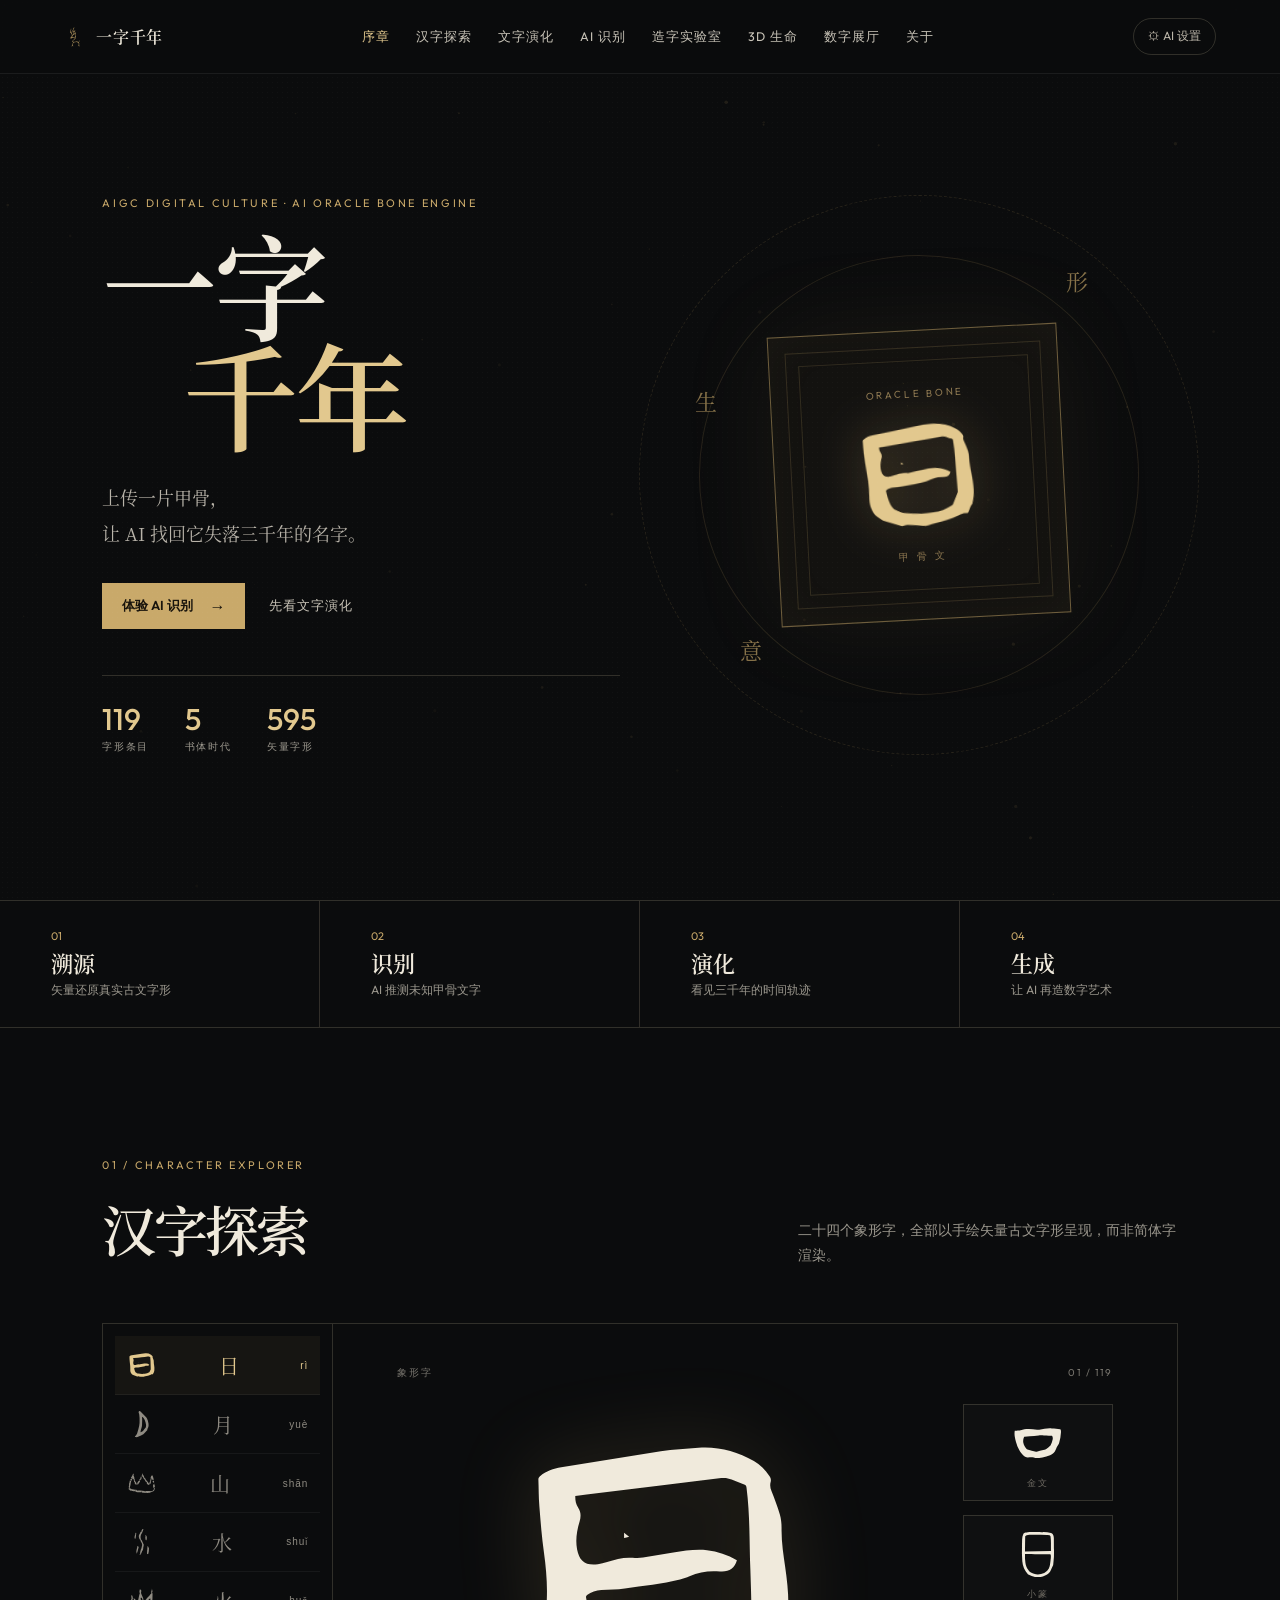
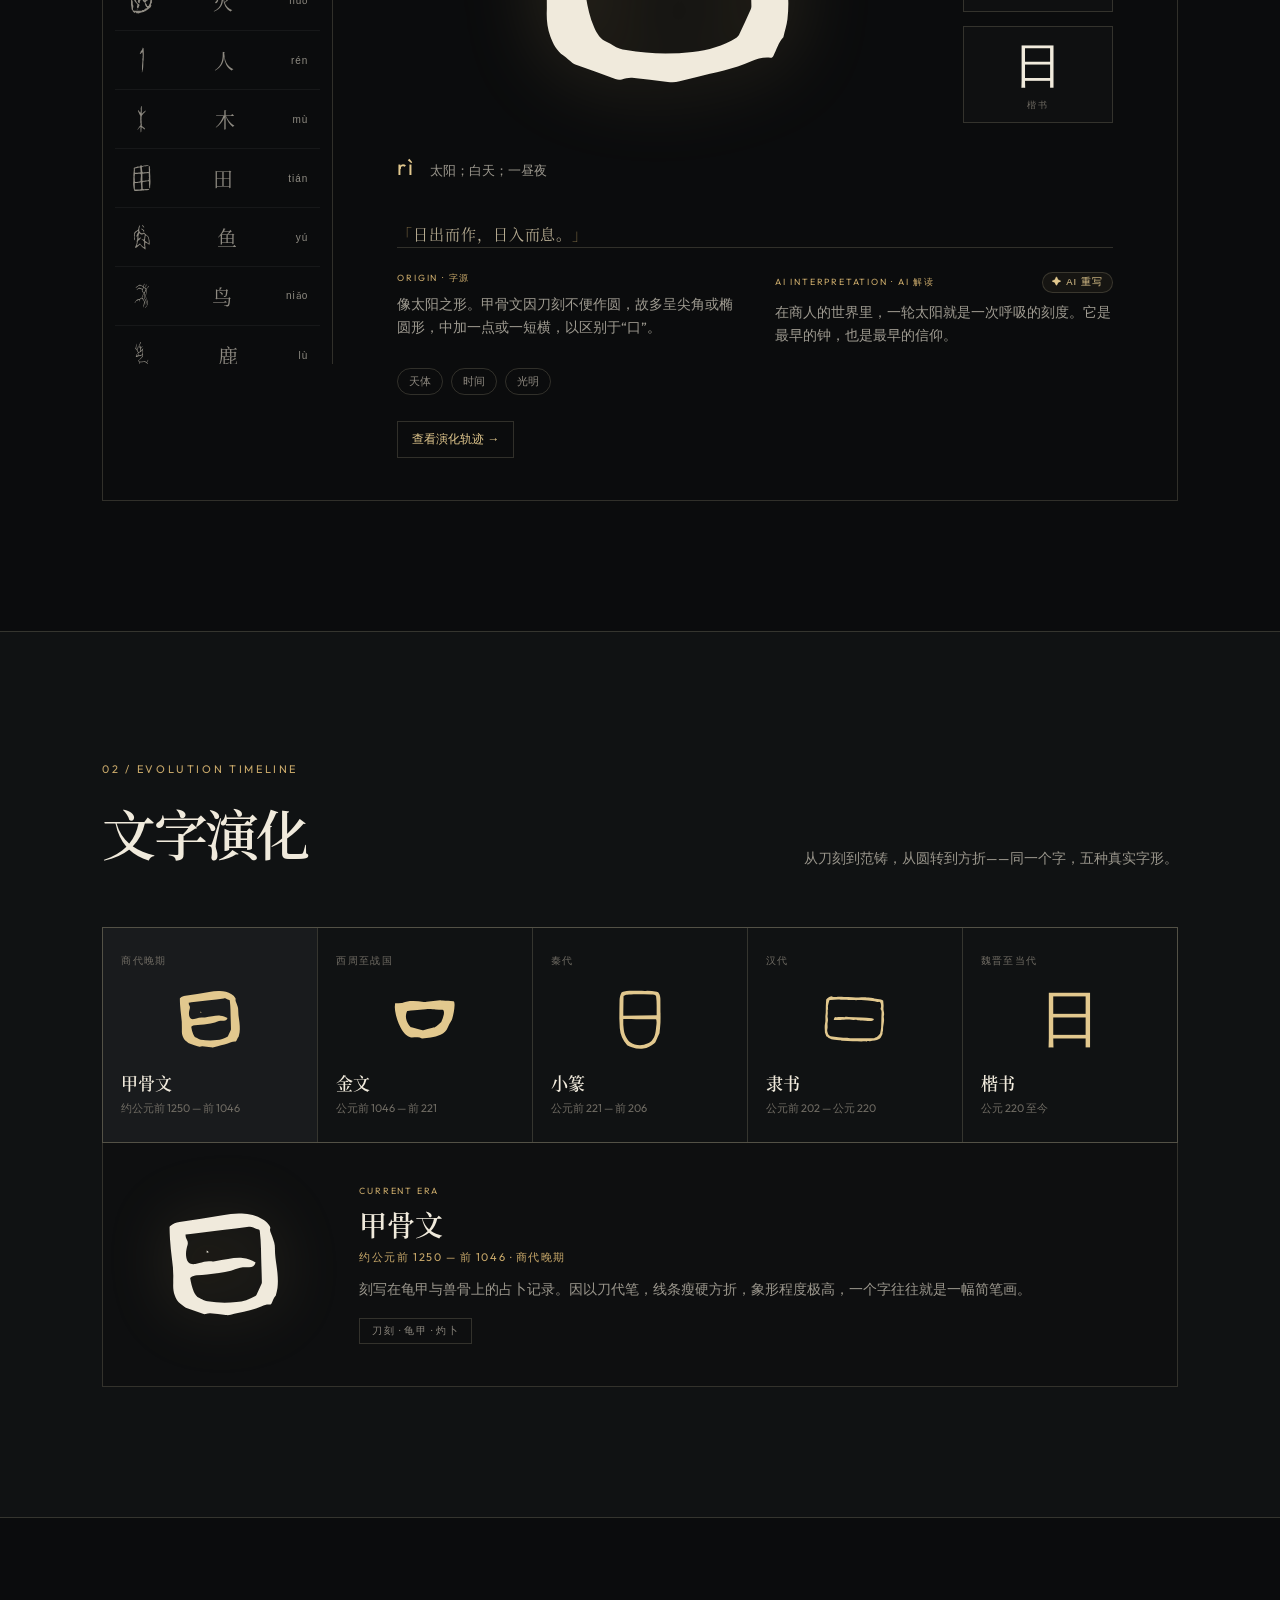
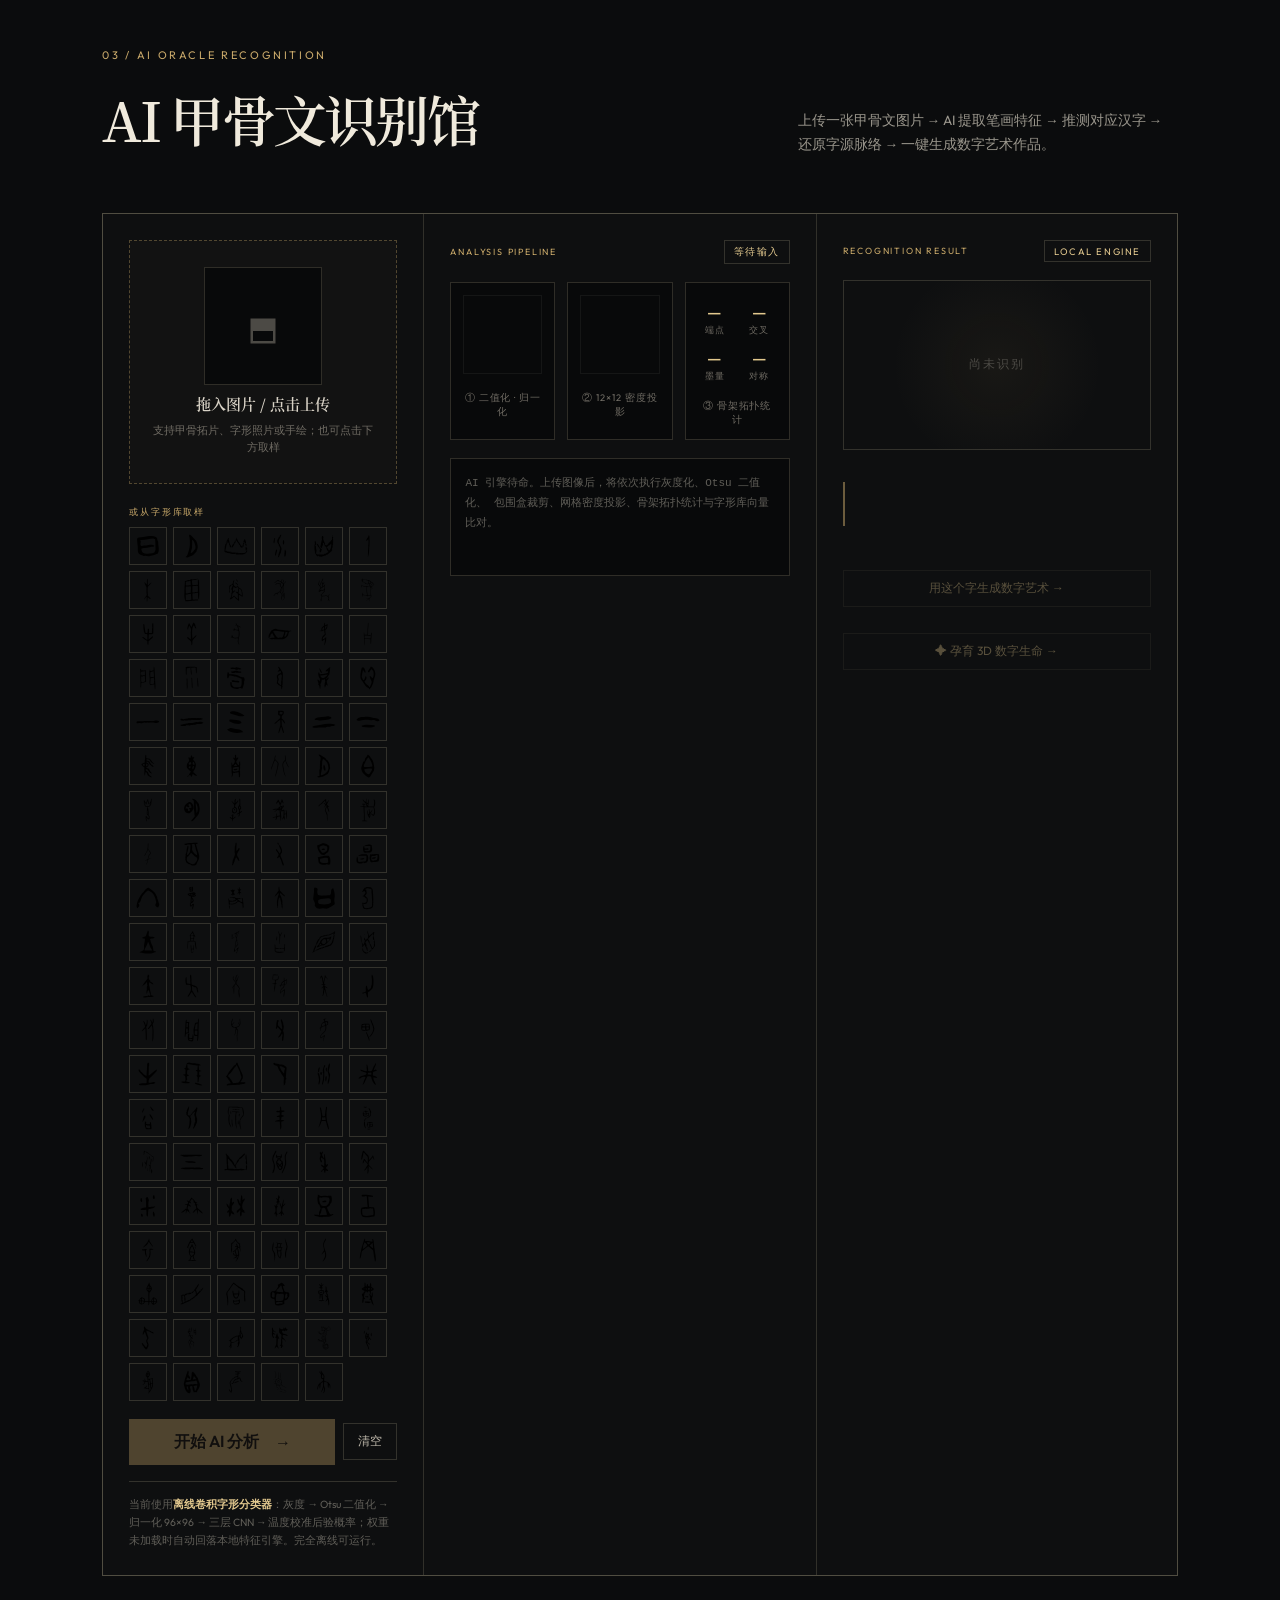
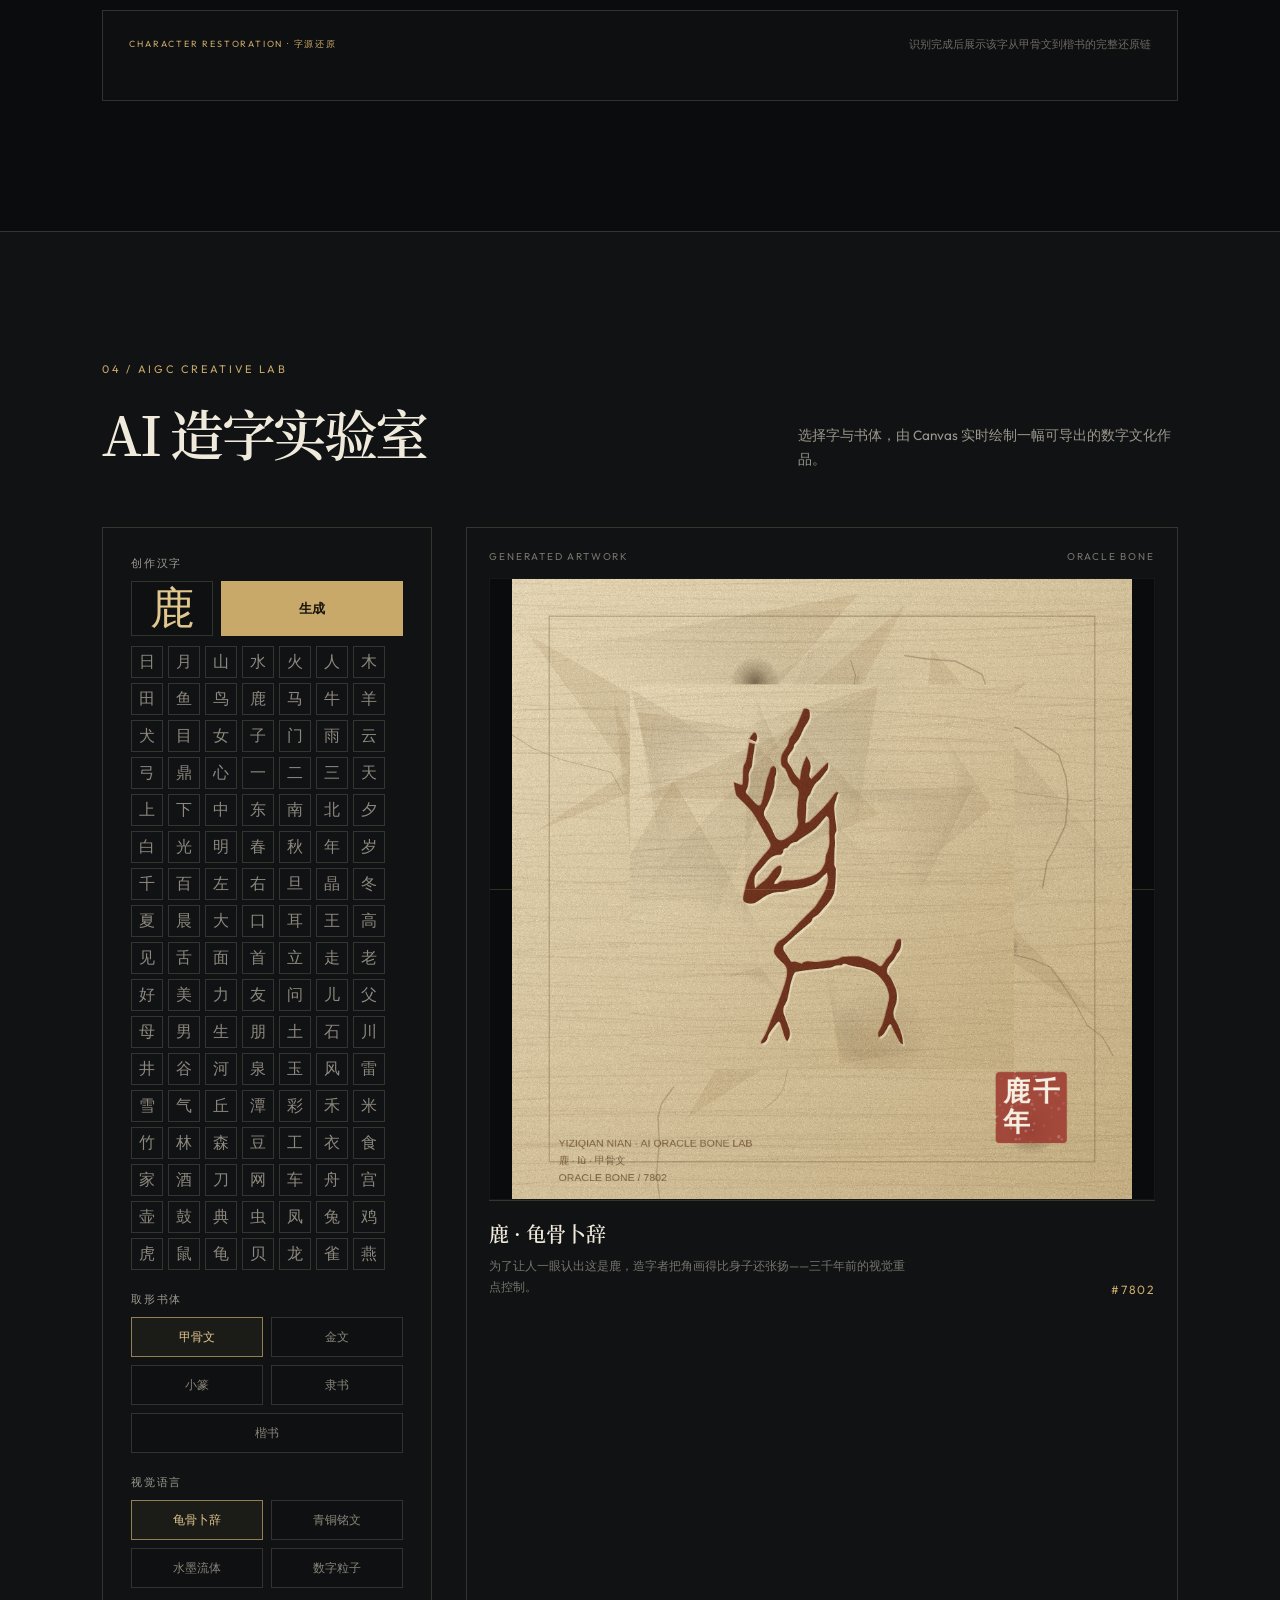
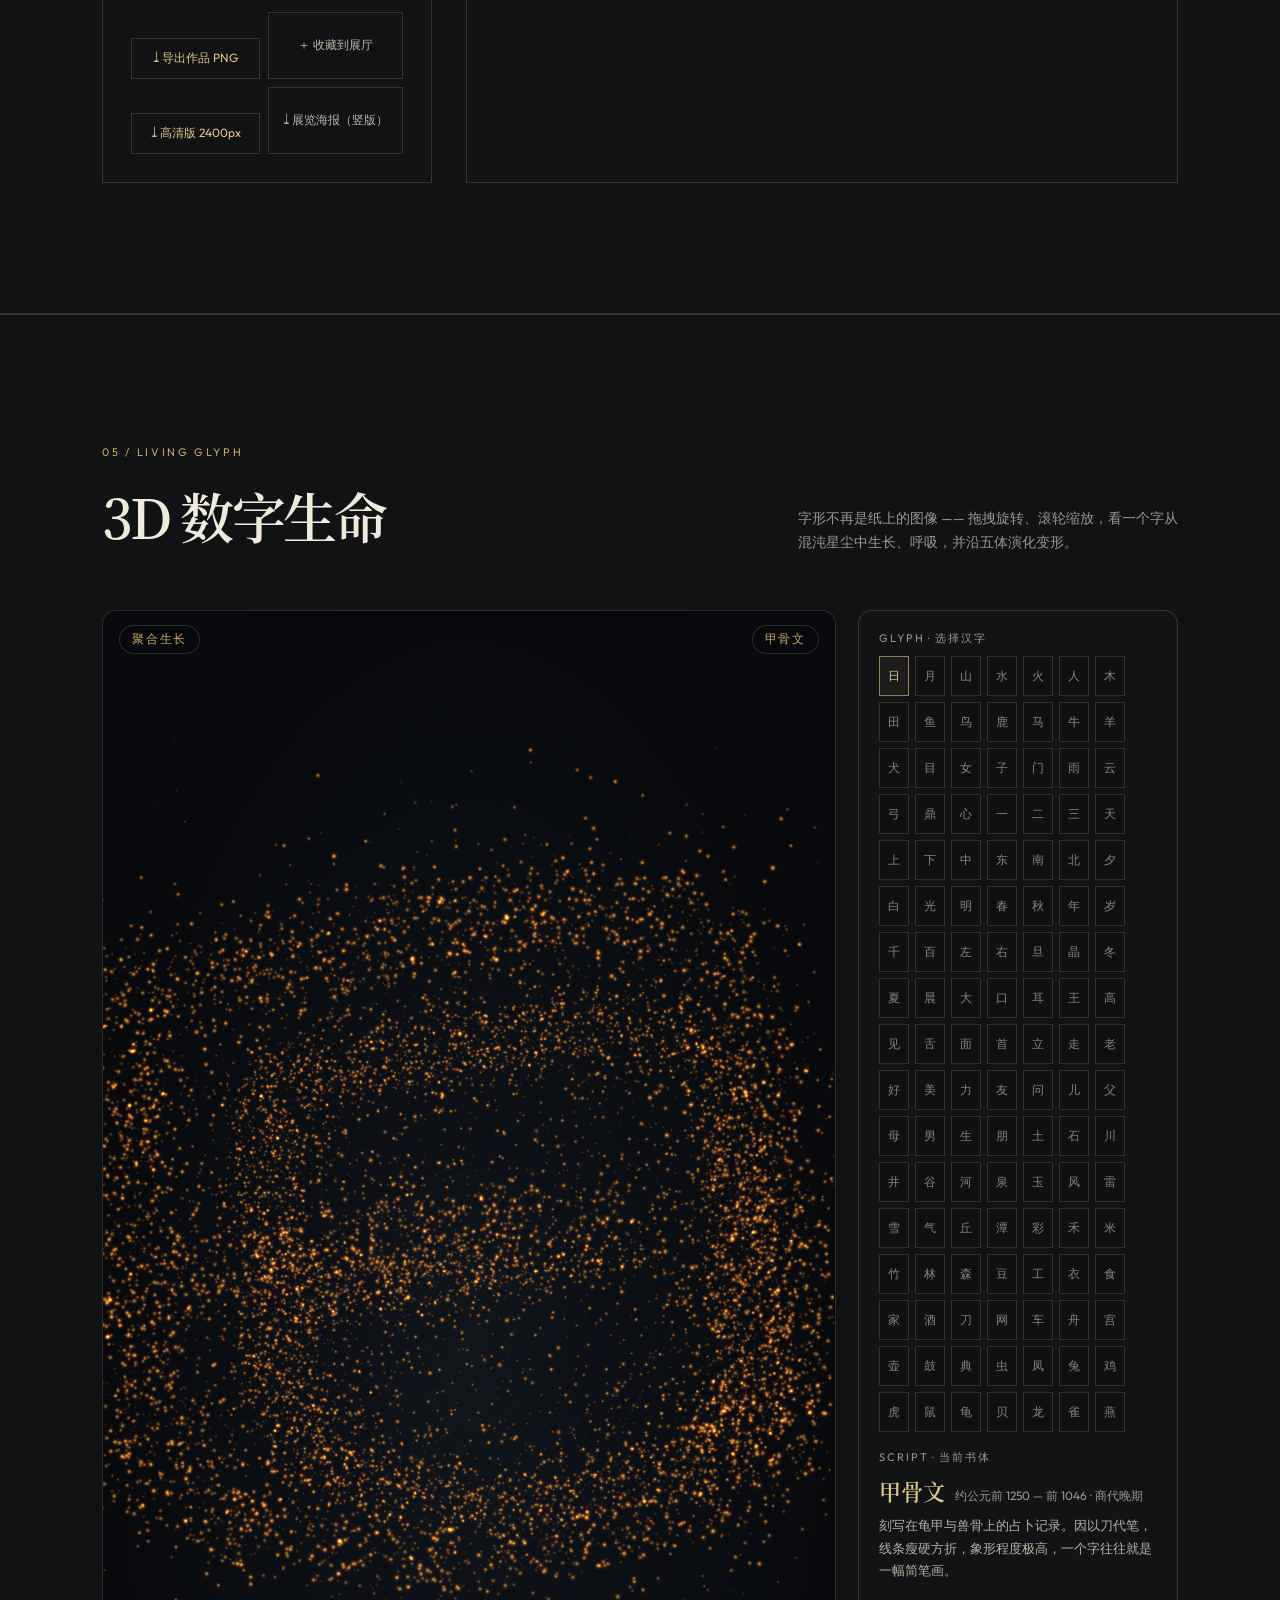
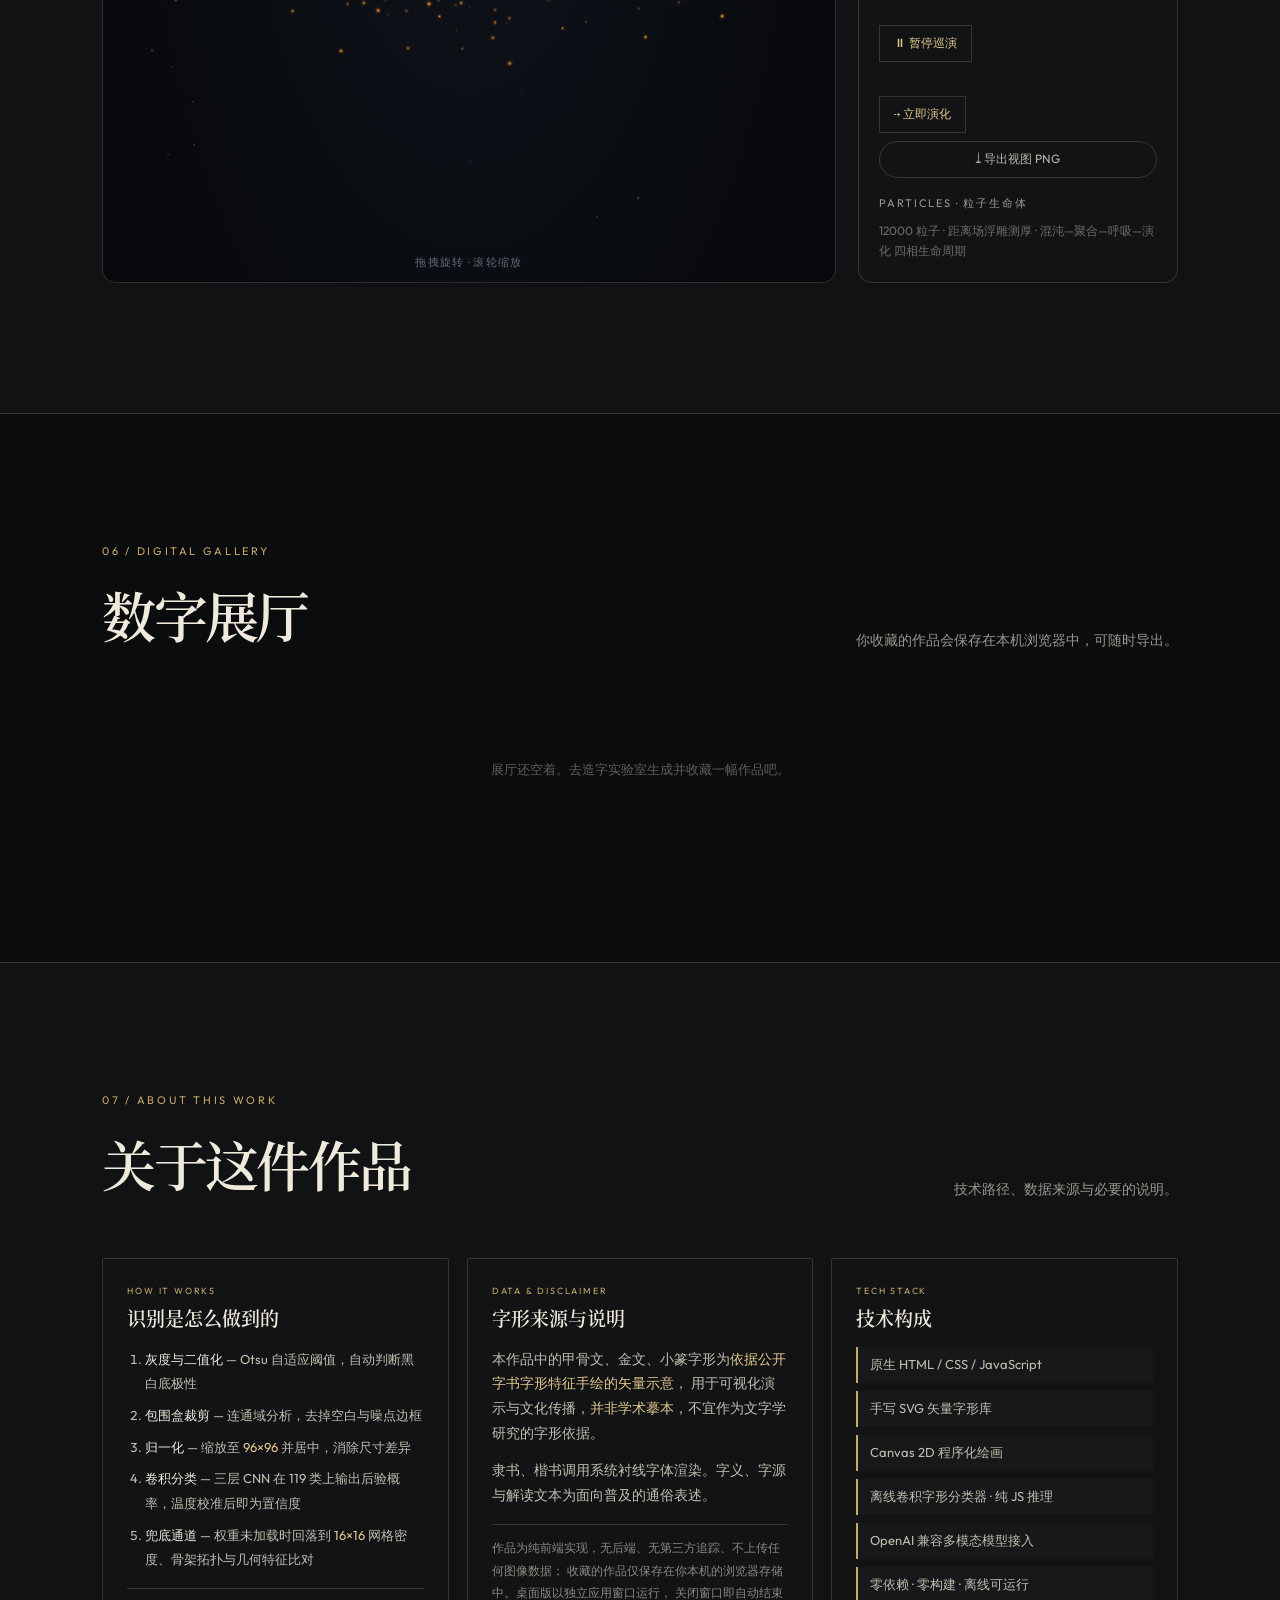
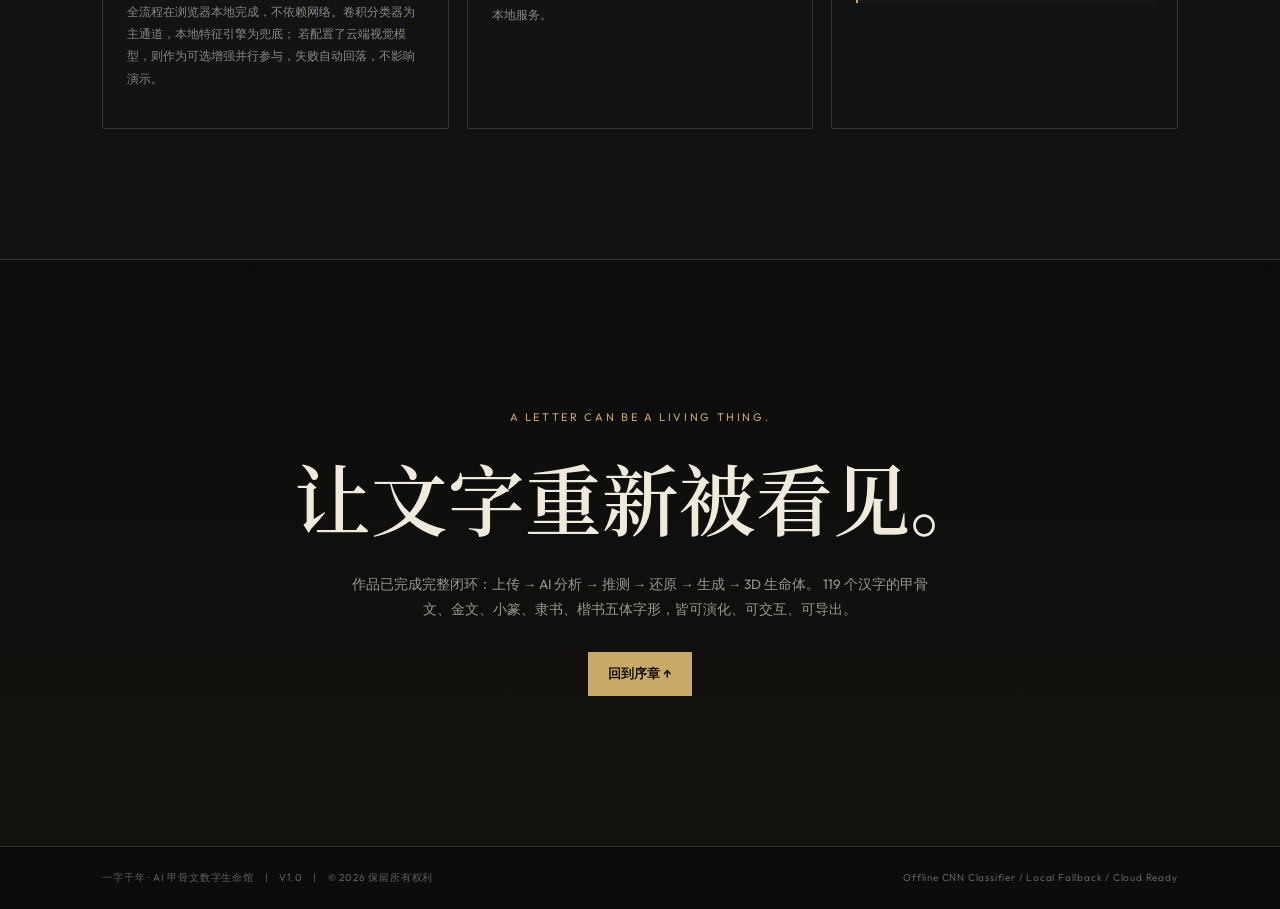
==== index.html @ d09d6663 "添加 index.html：与 START.html 字节一致，供 GitHub Pages 根路径直接打开" ====
<!DOCTYPE html>
<html lang="zh-CN">
<head>
  <meta charset="UTF-8">
  <meta name="viewport" content="width=device-width, initial-scale=1.0">
  <title>一字千年 · AI 甲骨文数字生命馆</title>
  <meta name="author" content="王博彦">
  <meta name="description" content="AI 甲骨文识别与生成 · 上传甲骨文字形，AI 推测汉字、还原字源、生成数字艺术作品">
  <meta name="theme-color" content="#0d0f11">
  <meta property="og:title" content="一字千年 · AI 甲骨文数字生命馆">
  <meta property="og:description" content="上传一片甲骨，让 AI 找回它失落三千年的名字。">
  <meta property="og:type" content="website">
  <!-- 图标：甲骨「日」字 -->
  <link rel="icon" href="assets/img/favicon.ico">
  <link rel="icon" href="assets/img/icon.svg" type="image/svg+xml">
  <link rel="icon" href="assets/img/icon-192.png" sizes="192x192" type="image/png">
  <link rel="stylesheet" href="assets/css/style.css">
  <link rel="manifest" href="manifest.webmanifest">
  <link rel="apple-touch-icon" href="assets/img/icon-192.png">
</head>
<body>
  <canvas id="particles"></canvas>

  <header class="topbar">
    <div class="brand">
      <span class="brand-mark" id="brandGlyph"></span>
      <span>一字千年</span>
    </div>
    <nav id="mainNav">
      <a href="#home">序章</a>
      <a href="#explore">汉字探索</a>
      <a href="#evolution">文字演化</a>
      <a href="#oracle-ai">AI 识别</a>
      <a href="#ai-lab">造字实验室</a>
      <a href="#life-3d">3D 生命</a>
      <a href="#gallery">数字展厅</a>
      <a href="#about">关于</a>
    </nav>
    <div class="top-actions">
      <button class="ghost-btn" id="cfgBtn">⚙ AI 设置</button>
    </div>
  </header>

  <main>

    <!-- ============ HERO ============ -->
    <section id="home" class="hero">
      <div class="hero-copy">
        <p class="eyebrow">AIGC DIGITAL CULTURE · AI ORACLE BONE ENGINE</p>
        <h1>一字<br><em>千年</em></h1>
        <p class="hero-sub">上传一片甲骨，<br>让 AI 找回它失落三千年的名字。</p>
        <div class="hero-actions">
          <a class="primary-btn" href="#oracle-ai">体验 AI 识别 <span>→</span></a>
          <a class="text-btn" href="#evolution">先看文字演化</a>
        </div>
        <ul class="hero-facts">
          <li><b id="factChars">24</b><span>字形条目</span></li>
          <li><b>5</b><span>书体时代</span></li>
          <li><b id="factGlyphs">120</b><span>矢量字形</span></li>
        </ul>
      </div>

      <div class="hero-oracle">
        <div class="orbit orbit-a"></div>
        <div class="orbit orbit-b"></div>
        <div class="seal">
          <div class="seal-top">ORACLE BONE</div>
          <div class="seal-character" id="heroGlyph"></div>
          <div class="seal-bottom" id="heroLabel">甲 骨 文</div>
        </div>
        <div class="floating-note note-1">形</div>
        <div class="floating-note note-2">意</div>
        <div class="floating-note note-3">生</div>
      </div>
    </section>

    <section class="intro-strip">
      <div><span>01</span><strong>溯源</strong><small>矢量还原真实古文字形</small></div>
      <div><span>02</span><strong>识别</strong><small>AI 推测未知甲骨文字</small></div>
      <div><span>03</span><strong>演化</strong><small>看见三千年的时间轨迹</small></div>
      <div><span>04</span><strong>生成</strong><small>让 AI 再造数字艺术</small></div>
    </section>

    <!-- ============ 汉字探索 ============ -->
    <section id="explore" class="section">
      <div class="section-head">
        <div>
          <p class="eyebrow">01 / CHARACTER EXPLORER</p>
          <h2>汉字探索</h2>
        </div>
        <p class="section-desc">二十四个象形字，全部以手绘矢量古文字形呈现，而非简体字渲染。</p>
      </div>

      <div class="explorer">
        <aside class="char-list" id="charList"></aside>
        <div class="char-stage">
          <div class="stage-top">
            <span id="charCategory">象形字</span>
            <span id="charIndex">01 / 12</span>
          </div>

          <div class="stage-glyph-row">
            <div class="stage-glyph main" id="stageGlyph"></div>
            <div class="stage-side">
              <div class="side-glyph" id="sideBronze"><small>金文</small></div>
              <div class="side-glyph" id="sideSeal"><small>小篆</small></div>
              <div class="side-glyph" id="sideModern"><small>楷书</small></div>
            </div>
          </div>

          <div class="pinyin-row">
            <b id="charPinyin">rì</b>
            <span id="charGloss">太阳；白天；一昼夜</span>
          </div>

          <p class="char-poem" id="charPoem"></p>

          <div class="char-info">
            <div>
              <span class="label">ORIGIN · 字源</span>
              <p id="charOrigin"></p>
            </div>
            <div>
              <span class="label">
                AI INTERPRETATION · AI 解读
                <button class="mini-btn" id="aiRewriteBtn" title="用云端大模型重写这段展签文案">✦ AI 重写</button>
              </span>
              <p id="charMeaning"></p>
            </div>
          </div>
          <div class="tag-row" id="charTags"></div>
          <button class="outline-btn" id="evolveBtn">查看演化轨迹 →</button>
        </div>
      </div>
    </section>

    <!-- ============ 演化时间轴 ============ -->
    <section id="evolution" class="section dark-section">
      <div class="section-head">
        <div>
          <p class="eyebrow">02 / EVOLUTION TIMELINE</p>
          <h2>文字演化</h2>
        </div>
        <p class="section-desc">从刀刻到范铸，从圆转到方折——同一个字，五种真实字形。</p>
      </div>

      <div class="timeline" id="timeline"></div>
      <div class="timeline-detail">
        <div class="timeline-glyph" id="timelineGlyph"></div>
        <div class="timeline-text">
          <span class="label">CURRENT ERA</span>
          <h3 id="timelineTitle">甲骨文</h3>
          <p class="timeline-year" id="timelineYear"></p>
          <p id="timelineDesc"></p>
          <span class="tech-chip" id="timelineTech"></span>
        </div>
      </div>
    </section>

    <!-- ============ AI 甲骨文识别馆 ============ -->
    <section id="oracle-ai" class="section">
      <div class="section-head">
        <div>
          <p class="eyebrow">03 / AI ORACLE RECOGNITION</p>
          <h2>AI 甲骨文识别馆</h2>
        </div>
        <p class="section-desc">
          上传一张甲骨文图片 → AI 提取笔画特征 → 推测对应汉字 →
          还原字源脉络 → 一键生成数字艺术作品。
        </p>
      </div>

      <div class="recognizer">

        <!-- 左：输入 -->
        <div class="rec-input">
          <div class="dropzone" id="dropzone" role="button" tabindex="0"
               aria-label="上传甲骨文图片，也可直接粘贴">
            <input type="file" id="fileInput" accept="image/*" hidden>
            <div class="dz-inner" id="dzInner">
              <div class="dz-icon" id="dzPreviewWrap"></div>
              <b>拖入图片 / 点击上传</b>
              <small>支持甲骨拓片、字形照片或手绘；也可点击下方取样</small>
            </div>
          </div>

          <div class="sample-row">
            <span class="label">或从字形库取样</span>
            <div class="sample-chips" id="sampleChips"></div>
          </div>

          <div class="rec-actions">
            <button class="primary-btn wide" id="analyzeBtn" disabled>
              <span id="analyzeLabel">开始 AI 分析</span> <span>→</span>
            </button>
            <button class="ghost-btn" id="clearBtn">清空</button>
          </div>

          <div class="engine-note" id="engineNote"></div>
        </div>

        <!-- 中：分析过程 -->
        <div class="rec-process">
          <div class="proc-head">
            <span class="label">ANALYSIS PIPELINE</span>
            <span class="proc-state" id="procState">等待输入</span>
          </div>

          <div class="proc-grid">
            <div class="proc-cell">
              <canvas id="cvBinary" width="120" height="120"></canvas>
              <small>① 二值化 · 归一化</small>
            </div>
            <div class="proc-cell">
              <canvas id="cvGrid" width="120" height="120"></canvas>
              <small>② 12×12 密度投影</small>
            </div>
            <div class="proc-cell">
              <div class="topo-box" id="topoBox">
                <div><b id="topoEnd">—</b><span>端点</span></div>
                <div><b id="topoJun">—</b><span>交叉</span></div>
                <div><b id="topoDen">—</b><span>墨量</span></div>
                <div><b id="topoSym">—</b><span>对称</span></div>
              </div>
              <small>③ 骨架拓扑统计</small>
            </div>
          </div>

          <div class="proc-log" id="procLog">
            <p class="log-idle">AI 引擎待命。上传图像后，将依次执行灰度化、Otsu 二值化、
              包围盒裁剪、网格密度投影、骨架拓扑统计与字形库向量比对。</p>
          </div>
        </div>

        <!-- 右：结果 -->
        <div class="rec-result">
          <div class="proc-head">
            <span class="label">RECOGNITION RESULT</span>
            <span class="proc-state" id="srcBadge">LOCAL ENGINE</span>
          </div>

          <div class="result-hero" id="resultHero">
            <div class="rh-empty">尚未识别</div>
          </div>

          <div class="cand-list" id="candList"></div>

          <div class="reason-box" id="reasonBox"></div>

          <button class="outline-btn wide" id="toLabBtn" disabled>
            用这个字生成数字艺术 →
          </button>
          <button class="outline-btn wide" id="toLifeBtn" disabled>
            ✦ 孕育 3D 数字生命 →
          </button>
        </div>
      </div>

      <!-- 还原链条 -->
      <div class="restore-chain" id="restoreChain">
        <div class="rc-head">
          <span class="label">CHARACTER RESTORATION · 字源还原</span>
          <span class="rc-sub" id="rcSub">识别完成后展示该字从甲骨文到楷书的完整还原链</span>
        </div>
        <div class="rc-items" id="rcItems"></div>
      </div>
    </section>

    <!-- ============ AI 造字实验室 ============ -->
    <section id="ai-lab" class="section dark-section">
      <div class="section-head">
        <div>
          <p class="eyebrow">04 / AIGC CREATIVE LAB</p>
          <h2>AI 造字实验室</h2>
        </div>
        <p class="section-desc">选择字与书体，由 Canvas 实时绘制一幅可导出的数字文化作品。</p>
      </div>

      <div class="lab">
        <div class="lab-control">
          <label for="wordInput">创作汉字</label>
          <div class="input-row">
            <input id="wordInput" maxlength="1" value="鹿" aria-label="输入汉字">
            <button class="primary-btn" id="generateBtn">生成</button>
          </div>
          <div class="quick-chars" id="quickChars"></div>

          <label>取形书体</label>
          <div class="style-grid era-picker" id="eraPicker"></div>

          <label>视觉语言</label>
          <div class="style-grid" id="styleGrid">
            <button class="style-chip active" data-style="oracle">龟骨卜辞</button>
            <button class="style-chip" data-style="bronze">青铜铭文</button>
            <button class="style-chip" data-style="ink">水墨流体</button>
            <button class="style-chip" data-style="particle">数字粒子</button>
          </div>

          <div class="lab-actions">
            <button class="outline-btn wide" id="exportBtn">⤓ 导出作品 PNG</button>
            <button class="ghost-btn wide" id="saveBtn">＋ 收藏到展厅</button>
            <button class="outline-btn wide" id="exportHdBtn">⤓ 高清版 2400px</button>
            <button class="ghost-btn wide" id="exportPosterBtn">⤓ 展览海报（竖版）</button>
          </div>
        </div>

        <div class="generation-card">
          <div class="generation-meta">
            <span>GENERATED ARTWORK</span>
            <span id="generationStyle">ORACLE BONE</span>
          </div>
          <div class="generation-canvas" id="generationCanvas">
            <canvas id="artCanvas" width="900" height="900"></canvas>
            <div class="scanline"></div>
          </div>
          <div class="generation-footer">
            <div>
              <strong id="generatedTitle">鹿 · 龟骨卜辞</strong>
              <p id="generatedCaption"></p>
            </div>
            <span class="gen-code" id="genCode">#0000</span>
          </div>
        </div>
      </div>
    </section>

    <!-- ============ 3D 数字生命 ============ -->
    <section id="life-3d" class="section dark-section">
      <div class="section-head">
        <div>
          <p class="eyebrow">05 / LIVING GLYPH</p>
          <h2>3D 数字生命</h2>
        </div>
        <p class="section-desc">字形不再是纸上的图像 —— 拖拽旋转、滚轮缩放，看一个字从混沌星尘中生长、呼吸，并沿五体演化变形。</p>
      </div>
      <div class="life-grid">
        <div class="life-stage" id="lifeStage">
          <div class="life-hud">
            <span id="lifePhase">混沌星尘</span>
            <span id="lifeEra">甲骨文</span>
          </div>
          <div class="life-hint">拖拽旋转 · 滚轮缩放</div>
        </div>
        <div class="life-panel">
          <div class="life-block">
            <span class="label">GLYPH · 选择汉字</span>
            <div class="life-chars" id="lifeChars"></div>
          </div>
          <div class="life-block">
            <span class="label">SCRIPT · 当前书体</span>
            <div class="life-era-row">
              <b id="lifeEraName">甲骨文</b>
              <span id="lifeEraYear"></span>
            </div>
            <p class="life-era-desc" id="lifeEraDesc"></p>
          </div>
          <div class="life-block life-actions">
            <button class="outline-btn" id="lifeTourBtn">⏸ 暂停巡演</button>
            <button class="outline-btn" id="lifeEvolveBtn">⇢ 立即演化</button>
            <button class="ghost-btn" id="lifeShotBtn">⤓ 导出视图 PNG</button>
          </div>
          <div class="life-block">
            <span class="label">PARTICLES · 粒子生命体</span>
            <p class="life-note">12000 粒子 · 距离场浮雕测厚 · 混沌—聚合—呼吸—演化 四相生命周期</p>
          </div>
        </div>
      </div>
    </section>

    <!-- ============ 数字展厅 ============ -->
    <section id="gallery" class="section">
      <div class="section-head">
        <div>
          <p class="eyebrow">06 / DIGITAL GALLERY</p>
          <h2>数字展厅</h2>
        </div>
        <p class="section-desc">你收藏的作品会保存在本机浏览器中，可随时导出。</p>
      </div>
      <div class="gallery-grid" id="galleryGrid">
        <p class="gallery-empty">展厅还空着。去造字实验室生成并收藏一幅作品吧。</p>
      </div>
    </section>

    <!-- ============ 关于 / 技术说明 ============ -->
    <section id="about" class="section dark-section">
      <div class="section-head">
        <div>
          <p class="eyebrow">07 / ABOUT THIS WORK</p>
          <h2>关于这件作品</h2>
        </div>
        <p class="section-desc">技术路径、数据来源与必要的说明。</p>
      </div>

      <div class="about-grid">
        <div class="about-card">
          <span class="label">HOW IT WORKS</span>
          <h3>识别是怎么做到的</h3>
          <ol class="about-steps">
            <li><b>灰度与二值化</b> — Otsu 自适应阈值，自动判断黑白底极性</li>
            <li><b>包围盒裁剪</b> — 连通域分析，去掉空白与噪点边框</li>
            <li><b>归一化</b> — 缩放至 <span id="aboutNorm">96×96</span> 并居中，消除尺寸差异</li>
            <li><b>卷积分类</b> — 三层 CNN 在 119 类上输出后验概率，温度校准后即为置信度</li>
            <li><b>兜底通道</b> — 权重未加载时回落到 <span id="aboutGrid">16×16</span> 网格密度、骨架拓扑与几何特征比对</li>
          </ol>
          <p class="about-note">
            全流程在浏览器本地完成，不依赖网络。卷积分类器为主通道，本地特征引擎为兜底；
            若配置了云端视觉模型，则作为可选增强并行参与，失败自动回落，不影响演示。
          </p>
        </div>

        <div class="about-card">
          <span class="label">DATA &amp; DISCLAIMER</span>
          <h3>字形来源与说明</h3>
          <p>
            本作品中的甲骨文、金文、小篆字形为<b>依据公开字书字形特征手绘的矢量示意</b>，
            用于可视化演示与文化传播，<b>并非学术摹本</b>，不宜作为文字学研究的字形依据。
          </p>
          <p>
            隶书、楷书调用系统衬线字体渲染。字义、字源与解读文本为面向普及的通俗表述。
          </p>
          <p class="about-note">
            作品为纯前端实现，无后端、无第三方追踪、不上传任何图像数据；
            收藏的作品仅保存在你本机的浏览器存储中。桌面版以独立应用窗口运行，
            关闭窗口即自动结束本地服务。
          </p>
        </div>

        <div class="about-card">
          <span class="label">TECH STACK</span>
          <h3>技术构成</h3>
          <ul class="about-tags">
            <li>原生 HTML / CSS / JavaScript</li>
            <li>手写 SVG 矢量字形库</li>
            <li>Canvas 2D 程序化绘画</li>
            <li>离线卷积字形分类器 · 纯 JS 推理</li>
            <li>OpenAI 兼容多模态模型接入</li>
            <li>零依赖 · 零构建 · 离线可运行</li>
          </ul>
        </div>
      </div>
    </section>

    <section class="final-cta">
      <p class="eyebrow">A LETTER CAN BE A LIVING THING.</p>
      <h2>让文字重新被看见。</h2>
      <p>作品已完成完整闭环：上传 → AI 分析 → 推测 → 还原 → 生成 → 3D 生命体。
        119 个汉字的甲骨文、金文、小篆、隶书、楷书五体字形，皆可演化、可交互、可导出。</p>
      <a class="primary-btn" href="#home">回到序章 ↑</a>
    </section>
  </main>

  <footer>
    <span>一字千年 · AI 甲骨文数字生命馆　|　V1.0　|　© 2026 保留所有权利</span>
    <span id="footerEngine">Local Vision Engine / Cloud Vision Ready</span>
  </footer>

  <!-- ============ AI 设置弹窗 ============ -->
  <div class="modal-mask" id="cfgModal">
    <div class="modal">
      <div class="modal-head">
        <h3>AI 引擎设置</h3>
        <button class="modal-close" id="cfgClose">×</button>
      </div>
      <p class="modal-desc">
        填入任意 OpenAI 兼容的<b>视觉（多模态）</b>大模型即可启用云端识别；
        留空则使用内置的离线卷积分类器（完全离线可用）。<br>
        <em style="color:#c9614f">注意：必须是能"看图"的模型。</em>
        纯文本模型（如 DeepSeek 的 deepseek-chat / v4-pro）收到图片会报错或直接答非所问。
      </p>

      <label>服务商预设</label>
      <div class="preset-row" id="presetRow"></div>

      <label>Base URL</label>
      <input class="modal-input" id="cfgBase" placeholder="https://.../v1">

      <label>模型名称</label>
      <input class="modal-input" id="cfgModel" placeholder="qwen-vl-plus">

      <label>API Key</label>
      <input class="modal-input" id="cfgKey" type="password" placeholder="sk-...">

      <label class="switch-row">
        <input type="checkbox" id="cfgEnabled">
        <span>启用云端模型（关闭则仅使用本地离线分类器）</span>
      </label>

      <div class="modal-actions">
        <button class="ghost-btn" id="cfgTest">测试连接</button>
        <button class="primary-btn" id="cfgSave">保存配置</button>
      </div>
      <p class="modal-tip" id="cfgTip"></p>
    </div>
  </div>

  <!-- ============ 作品大图查看 ============ -->
  <div class="modal-mask" id="lbModal">
    <div class="lb-box">
      <button class="modal-close" id="lbClose">×</button>
      <img id="lbImg" alt="作品大图">
      <div class="lb-meta">
        <b id="lbTitle"></b>
        <span id="lbSub"></span>
        <a class="outline-btn" id="lbDownload" download>⤓ 下载</a>
      </div>
    </div>
  </div>

  <div class="toast" id="toast"></div>

  <script src="assets/js/three.min.js"></script>
  <script src="assets/js/life3d.js"></script>
  <script src="assets/js/glyphs-real.js"></script>
  <script src="assets/js/glyphs.js"></script>
  <script src="assets/js/vision.js"></script>
  <script src="assets/js/obicnn.js"></script>
  <script src="assets/js/ai.js"></script>
  <script src="assets/js/art.js"></script>
  <script src="assets/js/script.js"></script>
  <script>
    // PWA：注册离线缓存（file:// 下不支持，自动跳过）
    if ("serviceWorker" in navigator && location.protocol.startsWith("http")) {
      addEventListener("load", () => {
        navigator.serviceWorker.register("sw.js").catch(() => { });
      });
    }
  </script>
</body>
</html>
---- assets/css/style.css ----
/* 字体本地化：原为 Google Fonts CDN 在线 @import，
   为保证比赛现场无网络也能完整呈现，改为随包携带的开源字体（SIL OFL 1.1）。
   许可文件见 assets/fonts/OFL-*.txt */
@font-face{font-family:"Outfit";font-style:normal;font-weight:300;font-display:swap;src:url("../fonts/outfit-latin-300-normal.woff2") format("woff2")}
@font-face{font-family:"Outfit";font-style:normal;font-weight:400;font-display:swap;src:url("../fonts/outfit-latin-400-normal.woff2") format("woff2")}
@font-face{font-family:"Outfit";font-style:normal;font-weight:500;font-display:swap;src:url("../fonts/outfit-latin-500-normal.woff2") format("woff2")}
@font-face{font-family:"Outfit";font-style:normal;font-weight:600;font-display:swap;src:url("../fonts/outfit-latin-600-normal.woff2") format("woff2")}
@font-face{font-family:"Noto Serif SC";font-style:normal;font-weight:400;font-display:swap;src:url("../fonts/noto-serif-sc-400.woff2") format("woff2")}
@font-face{font-family:"Noto Serif SC";font-style:normal;font-weight:500 700;font-display:swap;src:url("../fonts/noto-serif-sc-600.woff2") format("woff2")}
:root{
  --bg:#0b0c0d;
  --panel:#111315;
  --panel2:#17191b;
  --line:rgba(220,207,174,.18);
  --text:#f0eadc;
  --muted:#9b978d;
  --gold:#c9a96a;
  --gold2:#e2c88e;
  --red:#9f3f35;
  --paper:#e8dfca;
  --cyan:#9fd8ff;
}
*{box-sizing:border-box}
html{scroll-behavior:smooth}
body{
  margin:0;background:var(--bg);color:var(--text);
  font-family:"Outfit","Noto Sans SC","PingFang SC","Microsoft YaHei",sans-serif;overflow-x:hidden;
}
body:before{
  content:"";position:fixed;inset:0;pointer-events:none;z-index:5;opacity:.07;
  background-image:radial-gradient(rgba(255,255,255,.4) .5px,transparent .5px);
  background-size:5px 5px;
}
#particles{position:fixed;inset:0;width:100%;height:100%;pointer-events:none;opacity:.4}

/* ---------- 顶栏 ---------- */
.topbar{
  height:74px;position:fixed;top:0;left:0;right:0;z-index:20;
  display:flex;align-items:center;justify-content:space-between;padding:0 5vw;gap:20px;
  background:rgba(11,12,13,.78);backdrop-filter:blur(18px);
  border-bottom:1px solid rgba(255,255,255,.07)
}
.brand{display:flex;gap:10px;align-items:center;font-family:"Noto Serif SC",serif;font-weight:600;letter-spacing:.05em}
.brand-mark{color:var(--gold);font-size:20px;display:inline-flex}
.brand-mark svg{display:block}
.ver{
  font-style:normal;font-size:9px;letter-spacing:.14em;color:var(--gold);
  border:1px solid rgba(201,169,106,.5);padding:2px 6px;margin-left:8px;vertical-align:middle
}
.topbar nav{display:flex;gap:26px}
.topbar nav a,.text-btn{color:#c8c3b7;text-decoration:none;font-size:12.5px;letter-spacing:.08em;transition:.2s}
.topbar nav a:hover{color:var(--gold2)}
.top-actions{display:flex;gap:10px}
.ghost-btn,.save-btn,.outline-btn{
  border:1px solid var(--line);background:transparent;color:#bcb6a9;
  padding:9px 14px;border-radius:99px;cursor:pointer;font-size:12px;transition:.2s;
  font-family:inherit
}
.ghost-btn:hover{border-color:rgba(201,169,106,.6);color:var(--gold2)}
.outline-btn{border-radius:0;color:var(--gold2)}
.outline-btn:hover{background:rgba(201,169,106,.09)}
.outline-btn:disabled,.primary-btn:disabled{opacity:.35;cursor:not-allowed}
.wide{width:100%;justify-content:center;text-align:center}

/* ---------- HERO ---------- */
.hero{
  min-height:100vh;padding:140px 8vw 90px;display:grid;grid-template-columns:1fr 1fr;
  align-items:center;position:relative;max-width:1500px;margin:auto;gap:40px
}
.hero-copy{position:relative;z-index:2}
.eyebrow{font-size:11px;letter-spacing:.24em;color:var(--gold);margin:0 0 18px}
.hero h1{font:600 clamp(72px,9vw,140px)/.95 "Noto Serif SC",serif;margin:0;letter-spacing:-.03em}
.hero h1 em{font-style:normal;color:var(--gold2);margin-left:.7em}
.hero-sub{font:400 18px/2 "Noto Serif SC",serif;color:#b9b4aa;margin:32px 0}
.hero-actions{display:flex;gap:24px;align-items:center;flex-wrap:wrap}
.primary-btn{
  display:inline-flex;align-items:center;gap:16px;text-decoration:none;border:0;
  background:var(--gold);color:#17130c;padding:13px 20px;font-weight:600;cursor:pointer;
  transition:.25s;font-size:13px;font-family:inherit
}
.primary-btn:hover{background:var(--gold2);transform:translateY(-2px)}
.primary-btn span{font-size:16px}
.text-btn{padding:10px 0}
.hero-facts{display:flex;gap:36px;margin:46px 0 0;padding:24px 0 0;border-top:1px solid var(--line);list-style:none}
.hero-facts li{display:grid;gap:2px}
.hero-facts b{font:500 30px "Outfit",serif;color:var(--gold2)}
.hero-facts span{font-size:10px;letter-spacing:.16em;color:var(--muted)}

.hero-oracle{height:600px;display:grid;place-items:center;position:relative}
.seal{
  width:290px;height:290px;border:1px solid rgba(201,169,106,.5);
  background:rgba(201,169,106,.045);display:flex;flex-direction:column;
  align-items:center;justify-content:center;position:relative;transform:rotate(-3deg);
  box-shadow:0 0 100px rgba(201,169,106,.08),inset 0 0 50px rgba(201,169,106,.04)
}
.seal:before,.seal:after{content:"";position:absolute;inset:16px;border:1px solid rgba(201,169,106,.18)}
.seal:after{inset:29px}
.seal-top,.seal-bottom{font-size:10px;letter-spacing:.28em;color:#8c7750;z-index:2}
.seal-character{color:var(--gold2);margin:10px;z-index:2;display:grid;place-items:center}
.seal-character svg{display:block;filter:drop-shadow(0 0 22px rgba(201,169,106,.3))}
.orbit{position:absolute;border:1px solid rgba(201,169,106,.14);border-radius:50%;width:440px;height:440px}
.orbit-b{width:560px;height:560px;border-style:dashed;animation:spin 30s linear infinite}
.orbit-a{transform:rotate(32deg)}
.floating-note{position:absolute;color:var(--gold);font:22px "Noto Serif SC",serif;opacity:.65}
.note-1{top:90px;right:90px}.note-2{bottom:110px;left:80px}.note-3{top:210px;left:35px}
@keyframes spin{to{transform:rotate(360deg)}}

.intro-strip{
  display:grid;grid-template-columns:repeat(4,1fr);
  border-top:1px solid var(--line);border-bottom:1px solid var(--line);max-width:1500px;margin:auto
}
.intro-strip div{padding:28px 4vw;border-right:1px solid var(--line);display:grid;gap:4px}
.intro-strip div:last-child{border-right:0}
.intro-strip span{color:var(--gold);font-size:11px}
.intro-strip strong{font:500 22px "Noto Serif SC",serif}
.intro-strip small{color:var(--muted);font-size:12px}

/* ---------- 通用区块 ---------- */
.section{padding:130px 8vw;max-width:1500px;margin:auto}
.dark-section{max-width:none;background:#101213;border-top:1px solid var(--line);border-bottom:1px solid var(--line)}
.section-head{display:flex;justify-content:space-between;align-items:end;margin-bottom:56px;gap:30px}
.section h2{font:500 54px "Noto Serif SC",serif;margin:0;letter-spacing:-.05em}
.section-desc{max-width:380px;color:var(--muted);line-height:1.8;margin:0;font-size:13.5px}
.label{font-size:9px;letter-spacing:.2em;color:var(--gold);display:block;margin-bottom:8px}

/* ---------- 探索 ---------- */
.explorer{display:grid;grid-template-columns:230px 1fr;border:1px solid var(--line);min-height:580px}
.char-list{border-right:1px solid var(--line);padding:12px;max-height:640px;overflow:auto}
.char-item{
  width:100%;display:flex;justify-content:space-between;align-items:center;gap:10px;
  border:0;border-bottom:1px solid rgba(255,255,255,.05);background:transparent;
  color:#8f8b82;padding:14px 12px;cursor:pointer;text-align:left;transition:.18s
}
.char-item:hover,.char-item.active{color:var(--gold2);background:rgba(201,169,106,.06)}
.char-item .ci-glyph{width:30px;height:30px;display:grid;place-items:center;flex:0 0 30px}
.char-item .ci-glyph svg{display:block}
.char-item .ci-modern{font:20px "Noto Serif SC",serif}
.char-item span{font-size:10px;letter-spacing:.1em}
.char-stage{padding:42px 5vw;display:flex;flex-direction:column;justify-content:center}
.stage-top{display:flex;justify-content:space-between;color:#77746d;font-size:10px;letter-spacing:.18em}

.stage-glyph-row{display:grid;grid-template-columns:1fr 150px;gap:32px;align-items:center;margin:24px 0}
.stage-glyph.main{display:grid;place-items:center;min-height:250px}
.stage-glyph.main svg{width:min(300px,42vw);height:auto;filter:drop-shadow(0 0 40px rgba(201,169,106,.22))}
.stage-side{display:grid;gap:14px}
.side-glyph{
  border:1px solid var(--line);padding:10px;display:grid;place-items:center;gap:6px;
  background:rgba(255,255,255,.015)
}
.side-glyph svg{width:56px;height:56px}
.side-glyph small{font-size:9px;letter-spacing:.16em;color:#6f6b63}

.pinyin-row{display:flex;align-items:baseline;gap:16px;margin:6px 0 26px;flex-wrap:wrap}
.pinyin-row b{font:400 22px "Outfit",serif;color:var(--gold2);letter-spacing:.06em}
.pinyin-row span{color:var(--muted);font-size:13px}

.char-info{display:grid;grid-template-columns:1fr 1fr;gap:40px;border-top:1px solid var(--line);padding-top:24px}
.char-info p{color:#9f9b91;line-height:1.75;margin:0;font-size:13.5px}
.tag-row{display:flex;gap:8px;margin:20px 0 0;flex-wrap:wrap}
.tag{border:1px solid var(--line);padding:5px 11px;font-size:11px;color:#8d887f;border-radius:99px}
.outline-btn{margin-top:26px;align-self:flex-start}

/* ---------- 时间轴 ---------- */
.timeline{display:grid;grid-template-columns:repeat(5,1fr);gap:1px;background:var(--line);border:1px solid var(--line)}
.timeline-item{background:#101213;padding:26px 18px;cursor:pointer;min-height:190px;transition:.2s;display:grid;gap:6px;align-content:start}
.timeline-item:hover,.timeline-item.active{background:#191b1d}
.timeline-item .era{color:#6f6b63;font-size:9.5px;letter-spacing:.14em}
.timeline-item .glyph{display:grid;place-items:center;min-height:74px;margin:8px 0}
.timeline-item .glyph svg{width:72px;height:72px;color:var(--gold2)}
.timeline-item h4{margin:0;font:500 17px "Noto Serif SC",serif}
.timeline-item p{color:#6f6b63;font-size:11px;margin:0}
.timeline-detail{
  display:grid;grid-template-columns:190px 1fr;align-items:center;gap:40px;
  padding:42px 26px;border:1px solid var(--line);border-top:0;background:#0e0f10
}
.timeline-glyph{display:grid;place-items:center}
.timeline-glyph svg{width:130px;height:130px;filter:drop-shadow(0 0 30px rgba(201,169,106,.2))}
.timeline-text h3{font:500 28px "Noto Serif SC",serif;margin:0 0 6px}
.timeline-year{color:var(--gold);font-size:11px;letter-spacing:.14em;margin:0 0 12px}
.timeline-text p:not(.timeline-year){color:var(--muted);line-height:1.85;max-width:680px;margin:0;font-size:13.5px}
.tech-chip{
  display:inline-block;margin-top:16px;border:1px solid var(--line);padding:5px 12px;
  font-size:10px;letter-spacing:.14em;color:#8d887f
}

/* ---------- AI 识别馆 ---------- */
.recognizer{display:grid;grid-template-columns:320px 1fr 360px;gap:1px;background:var(--line);border:1px solid var(--line)}
.rec-input,.rec-process,.rec-result{background:#0e0f10;padding:26px}

.dropzone{
  border:1px dashed rgba(201,169,106,.35);padding:26px 18px;text-align:center;cursor:pointer;
  transition:.2s;background:rgba(201,169,106,.02)
}
.dropzone:hover,.dropzone.over{border-color:var(--gold);background:rgba(201,169,106,.07)}
.dz-inner{display:grid;gap:8px;justify-items:center}
.dz-inner b{font:500 15px "Noto Serif SC",serif;color:#d8d2c6}
.dz-inner small{color:#6f6b63;font-size:11px;line-height:1.6}
.dz-icon{
  width:118px;height:118px;display:grid;place-items:center;border:1px solid var(--line);
  background:#08090a;overflow:hidden;position:relative
}
.dz-icon img{width:100%;height:100%;object-fit:contain}
.dz-icon svg{width:92px;height:92px}
.dz-icon:empty:before{
  content:"⬒";font-size:40px;color:#4c4a45
}
.dz-icon.has-img:before{content:""}

.sample-row{margin:22px 0 18px}
.sample-chips{display:flex;flex-wrap:wrap;gap:6px}
.sample-chips button{
  width:38px;height:38px;border:1px solid var(--line);background:transparent;cursor:pointer;
  display:grid;place-items:center;transition:.18s;padding:0
}
.sample-chips button:hover{border-color:rgba(201,169,106,.65);background:rgba(201,169,106,.07)}
.sample-chips svg{width:26px;height:26px}

.rec-actions{display:grid;grid-template-columns:1fr auto;gap:8px;align-items:center}
.rec-actions .primary-btn{padding:12px 14px;justify-content:center}
.rec-actions .ghost-btn{border-radius:0}
.engine-note{margin-top:16px;font-size:10.5px;line-height:1.7;color:#5f5d57;border-top:1px solid var(--line);padding-top:14px}

.proc-head{display:flex;justify-content:space-between;align-items:center;margin-bottom:18px;gap:10px}
.proc-head .label{margin:0}
.proc-state{font-size:9.5px;letter-spacing:.16em;color:var(--gold2);border:1px solid var(--line);padding:4px 9px;white-space:nowrap}
.proc-state.run{color:var(--cyan);border-color:rgba(159,216,255,.35);animation:pulse 1.2s infinite}
@keyframes pulse{50%{opacity:.5}}

.proc-grid{display:grid;grid-template-columns:repeat(3,1fr);gap:12px;margin-bottom:18px}
.proc-cell{border:1px solid var(--line);padding:12px;display:grid;gap:10px;justify-items:center;background:#08090a}
.proc-cell canvas{width:100%;max-width:120px;height:auto;image-rendering:pixelated;border:1px solid rgba(255,255,255,.05)}
.proc-cell small{font-size:9.5px;letter-spacing:.1em;color:#6f6b63;text-align:center}
.topo-box{display:grid;grid-template-columns:1fr 1fr;gap:10px;width:100%;padding:6px 0}
.topo-box div{display:grid;gap:2px;text-align:center}
.topo-box b{font:500 17px "Outfit",serif;color:var(--gold2)}
.topo-box span{font-size:9px;letter-spacing:.1em;color:#6f6b63}

.proc-log{
  border:1px solid var(--line);background:#08090a;padding:14px;min-height:118px;
  font-family:"Consolas","SFMono-Regular",monospace;font-size:11px;line-height:1.85;color:#7f8880
}
.proc-log p{margin:0}
.log-idle{color:#5f5d57}
.log-line{opacity:0;animation:fadeIn .3s forwards}
.log-line em{font-style:normal;color:var(--gold2)}
.log-line b{color:var(--cyan);font-weight:400}
@keyframes fadeIn{to{opacity:1}}

.result-hero{
  min-height:170px;border:1px solid var(--line);display:grid;place-items:center;
  background:radial-gradient(circle at center,rgba(201,169,106,.06),transparent 60%);margin-bottom:16px;padding:18px
}
.rh-empty{color:#4c4a45;font-size:12px;letter-spacing:.16em}
.rh-result{display:grid;grid-template-columns:auto 1fr;gap:20px;align-items:center;width:100%}
.rh-result .rh-glyph svg{width:96px;height:96px;filter:drop-shadow(0 0 24px rgba(201,169,106,.28))}
.rh-modern{font:500 54px "KaiTi","STKaiti","楷体",serif;color:var(--gold2);line-height:1}
.rh-meta{margin-top:8px;font-size:11px;color:var(--muted);letter-spacing:.08em}
.rh-conf{margin-top:10px;font-size:11px;color:var(--cyan);letter-spacing:.1em}

.cand-list{display:grid;gap:8px;margin-bottom:16px}
.cand{
  display:grid;grid-template-columns:34px 1fr 46px;gap:12px;align-items:center;
  border:1px solid var(--line);padding:8px 12px;cursor:pointer;transition:.18s;background:transparent;
  font-family:inherit;color:inherit;text-align:left
}
.cand:hover{border-color:rgba(201,169,106,.5);background:rgba(201,169,106,.05)}
.cand.top{border-color:rgba(201,169,106,.6);background:rgba(201,169,106,.07)}
.cand .cand-g svg{width:30px;height:30px}
.cand .cand-bar{height:4px;background:rgba(255,255,255,.07);position:relative;overflow:hidden}
.cand .cand-bar i{position:absolute;left:0;top:0;bottom:0;background:var(--gold);transition:width .9s cubic-bezier(.2,.8,.2,1)}
.cand .cand-name{display:flex;justify-content:space-between;font-size:11px;color:#8d887f;margin-bottom:5px}
.cand .cand-name b{font:400 15px "Noto Serif SC",serif;color:#cfc9bd;font-weight:500}
.cand .cand-val{font:500 12px "Outfit",serif;color:var(--gold2);text-align:right}

.reason-box{
  border-left:2px solid rgba(201,169,106,.5);padding:10px 0 10px 14px;margin-bottom:18px;
  font-size:12.5px;line-height:1.85;color:#8d887f;min-height:44px
}

/* ---------- 还原链 ---------- */
.restore-chain{margin-top:34px;border:1px solid var(--line);background:#0e0f10;padding:26px}
.rc-head{display:flex;justify-content:space-between;align-items:center;gap:16px;margin-bottom:22px;flex-wrap:wrap}
.rc-head .label{margin:0}
.rc-sub{font-size:11px;color:#6f6b63}
.rc-items{display:grid;grid-template-columns:repeat(5,1fr);gap:1px;background:var(--line)}
.rc-item{background:#0e0f10;padding:20px 12px;display:grid;gap:8px;justify-items:center;text-align:center}
.rc-item svg{width:74px;height:74px}
.rc-item b{font:500 15px "Noto Serif SC",serif;color:#cfc9bd}
.rc-item small{font-size:9.5px;letter-spacing:.12em;color:#6f6b63}
.rc-arrow{color:var(--gold);opacity:.5;align-self:center;font-size:18px}

/* ---------- 实验室 ---------- */
.lab{display:grid;grid-template-columns:330px 1fr;gap:34px}
.lab-control{border:1px solid var(--line);padding:28px;height:max-content}
.lab-control label{display:block;font-size:10.5px;letter-spacing:.16em;color:#9e9a90;margin:22px 0 10px}
.lab-control label:first-child{margin-top:0}
.input-row{display:flex;gap:8px}
.input-row input{
  width:82px;background:#0e1011;border:1px solid var(--line);color:var(--gold2);
  font:44px "KaiTi","STKaiti","楷体",serif;text-align:center;outline:none
}
.input-row .primary-btn{flex:1;justify-content:center}
.quick-chars{display:flex;flex-wrap:wrap;gap:5px;margin-top:10px}
.quick-chars button{
  width:32px;height:32px;border:1px solid var(--line);background:transparent;color:#8d887f;
  cursor:pointer;font:400 16px "KaiTi",serif;transition:.18s;padding:0
}
.quick-chars button:hover{border-color:rgba(201,169,106,.6);color:var(--gold2)}
.style-grid{display:grid;grid-template-columns:1fr 1fr;gap:8px}
.style-chip{
  background:#0e1011;border:1px solid var(--line);color:#89857b;padding:11px 8px;
  cursor:pointer;font-size:11.5px;font-family:inherit;transition:.18s
}
.style-chip:hover{border-color:rgba(201,169,106,.4)}
.style-chip.active{border-color:rgba(201,169,106,.7);color:var(--gold2);background:rgba(201,169,106,.06)}
.era-picker .style-chip:last-child{grid-column:1/-1}
.lab-actions{display:grid;grid-template-columns:1fr auto;gap:8px;margin-top:24px}
.lab-actions .outline-btn,.lab-actions .ghost-btn{border-radius:0;padding:11px 14px}

.generation-card{border:1px solid var(--line);background:#101213;padding:22px}
.generation-meta{display:flex;justify-content:space-between;color:#77746d;font-size:10px;letter-spacing:.18em}
.generation-canvas{
  margin-top:15px;position:relative;overflow:hidden;background:#0a0b0c;
  display:grid;place-items:center;border:1px solid rgba(255,255,255,.05)
}
#artCanvas{width:100%;max-width:620px;height:auto;display:block}
.scanline{
  position:absolute;left:0;right:0;height:1px;background:rgba(201,169,106,.22);
  animation:scan 3.6s ease-in-out infinite;pointer-events:none
}
@keyframes scan{0%,100%{top:4%;opacity:0}30%,70%{opacity:1}50%{top:94%}}
.generation-footer{display:flex;justify-content:space-between;align-items:end;border-top:1px solid var(--line);padding-top:18px;gap:16px}
.generation-footer strong{font:500 20px "Noto Serif SC",serif;display:block}
.generation-footer p{margin:8px 0 0;color:#77746d;font-size:12px;line-height:1.7;max-width:420px}
.gen-code{font:400 12px "Outfit",serif;color:var(--gold);letter-spacing:.14em;white-space:nowrap}

/* ---------- 展厅 ---------- */
.gallery-grid{display:grid;grid-template-columns:repeat(auto-fill,minmax(210px,1fr));gap:18px}
.gallery-empty{color:#5f5d57;font-size:12.5px;grid-column:1/-1;padding:40px 0;text-align:center}
.gal-item{border:1px solid var(--line);background:#0e0f10;padding:12px;display:grid;gap:10px}
.gal-item img{width:100%;height:auto;display:block;border:1px solid rgba(255,255,255,.05)}
.gal-meta{display:flex;justify-content:space-between;align-items:center;font-size:10.5px;color:#6f6b63}
.gal-meta b{font:500 13px "Noto Serif SC",serif;color:#cfc9bd}
.gal-del{border:0;background:transparent;color:#6a6863;cursor:pointer;font-size:14px;padding:0 4px;font-family:inherit}
.gal-del:hover{color:var(--red)}

/* ---------- CTA / FOOTER ---------- */
.final-cta{text-align:center;padding:150px 20px;background:linear-gradient(#0b0c0d,#14120e)}
.final-cta h2{font:500 clamp(40px,6vw,78px) "Noto Serif SC",serif;margin:0 0 20px}
.final-cta p:not(.eyebrow){color:var(--muted);max-width:580px;margin:0 auto 30px;line-height:1.85;font-size:13.5px}
footer{padding:24px 8vw;border-top:1px solid var(--line);display:flex;justify-content:space-between;color:#62605a;font-size:10px;letter-spacing:.08em;gap:12px;flex-wrap:wrap}

/* ---------- 弹窗 ---------- */
.modal-mask{
  position:fixed;inset:0;z-index:60;background:rgba(5,6,7,.82);backdrop-filter:blur(6px);
  display:none;place-items:center;padding:20px
}
.modal-mask.open{display:grid}
.modal{
  width:min(520px,100%);background:#111315;border:1px solid var(--line);padding:30px;
  max-height:88vh;overflow:auto
}
.modal-head{display:flex;justify-content:space-between;align-items:center;margin-bottom:12px}
.modal-head h3{font:500 22px "Noto Serif SC",serif;margin:0}
.modal-close{border:0;background:transparent;color:#8d887f;font-size:26px;cursor:pointer;line-height:1;padding:0}
.modal-desc{color:var(--muted);font-size:12.5px;line-height:1.8;margin:0 0 22px}
.modal label{display:block;font-size:10.5px;letter-spacing:.16em;color:#9e9a90;margin:16px 0 8px}
.modal-input{
  width:100%;background:#0e1011;border:1px solid var(--line);color:var(--text);
  padding:11px 13px;font-family:inherit;font-size:13px;outline:none
}
.modal-input:focus{border-color:rgba(201,169,106,.6)}
.preset-row{display:flex;flex-wrap:wrap;gap:6px}
.preset-row button{
  border:1px solid var(--line);background:transparent;color:#8d887f;padding:7px 12px;
  cursor:pointer;font-size:11.5px;font-family:inherit;transition:.18s
}
.preset-row button:hover{border-color:rgba(201,169,106,.6);color:var(--gold2)}
.switch-row{display:flex;align-items:center;gap:10px;font-size:12px;color:#9e9a90;letter-spacing:0;margin-top:20px}
.switch-row input{width:16px;height:16px;accent-color:var(--gold)}
.modal-actions{display:flex;gap:10px;justify-content:flex-end;margin-top:24px}
.modal-tip{margin:14px 0 0;font-size:11.5px;line-height:1.7;color:var(--gold2);min-height:18px;
  white-space:pre-line;word-break:break-word}
.modal-tip.ok{color:#7fc08a}
.modal-tip.err{color:#d98a76}
.modal-tip.warn{color:#e0b25c}

/* ---------- Toast ---------- */
.toast{
  position:fixed;left:50%;bottom:36px;transform:translate(-50%,24px);z-index:80;
  background:#17191b;border:1px solid rgba(201,169,106,.45);color:var(--gold2);
  padding:12px 22px;font-size:12.5px;letter-spacing:.06em;opacity:0;pointer-events:none;transition:.3s
}
.toast.show{opacity:1;transform:translate(-50%,0)}

/* ---------- 响应式 ---------- */
@media(max-width:1180px){
  .recognizer{grid-template-columns:1fr 1fr}
  .rec-result{grid-column:1/-1}
  .topbar nav{gap:16px}
}
@media(max-width:900px){
  .lab{grid-template-columns:1fr}
  .char-info{grid-template-columns:1fr;gap:22px}
  .restore-chain{padding:18px}
  .rc-items{grid-template-columns:1fr 1fr;gap:14px;background:transparent}
  .rc-item{border:1px solid var(--line)}
  .rc-arrow{display:none}
}
@media(max-width:800px){
  /* 导航不再隐藏：改为可横向滑动的 chip 条，保证手机上仍能在展区间跳转 */
  .topbar{flex-wrap:wrap;padding:12px 4vw;gap:8px}
  .topbar nav{
    order:3;flex-basis:100%;gap:8px;
    overflow-x:auto;overflow-y:hidden;
    -webkit-overflow-scrolling:touch;scrollbar-width:none;
    padding-bottom:2px;
  }
  .topbar nav::-webkit-scrollbar{display:none}
  .topbar nav a{
    flex:0 0 auto;white-space:nowrap;
    border:1px solid var(--line);border-radius:999px;
    padding:5px 12px;font-size:11.5px;background:rgba(255,255,255,.02);
  }
  .hero{grid-template-columns:1fr;padding-top:118px;min-height:auto}
  .hero-oracle{height:420px}
  .orbit{width:300px;height:300px}.orbit-b{width:380px;height:380px}
  .seal{width:220px;height:220px}
  .seal-character svg{width:110px;height:110px}
  .hero-facts{gap:24px}
  .intro-strip{grid-template-columns:1fr 1fr}
  .section{padding:88px 5vw}
  .section-head{display:block}
  .section-desc{margin-top:18px}
  .section h2{font-size:38px}
  .explorer{grid-template-columns:1fr}
  .char-list{border-right:0;border-bottom:1px solid var(--line);display:grid;grid-template-columns:repeat(6,1fr);max-height:none}
  .char-item{justify-content:center;border-bottom:0;border-right:1px solid rgba(255,255,255,.05);padding:10px 4px}
  .char-item .ci-modern,.char-item span{display:none}
  .stage-glyph-row{grid-template-columns:1fr;gap:20px}
  .stage-side{grid-template-columns:repeat(3,1fr)}
  .timeline{grid-template-columns:1fr 1fr}
  .timeline-detail{grid-template-columns:1fr;gap:20px;padding:26px 16px;text-align:center}
  .timeline-text{display:grid;justify-items:center}
  .recognizer{grid-template-columns:1fr}
  .proc-grid{grid-template-columns:1fr 1fr}
  .lab-actions,.rec-actions{grid-template-columns:1fr}
  footer{display:block}footer span{display:block;margin:4px 0}
}

/* ---------- 汉字探索：诗句 + AI 重写按钮 ---------- */
.char-poem{
  margin:14px 0 0;font:400 15px/1.7 "Noto Serif SC",serif;
  color:#b9ae93;letter-spacing:.06em;
}
.char-poem:before{content:"「";color:var(--gold);opacity:.6}
.char-poem:after{content:"」";color:var(--gold);opacity:.6}
.char-poem:empty{display:none}

.char-info .label{display:flex;align-items:center;gap:8px;justify-content:space-between}
.mini-btn{
  border:1px solid var(--line);background:rgba(201,169,106,.06);color:var(--gold2);
  font-size:9.5px;letter-spacing:.1em;padding:3px 9px;border-radius:999px;cursor:pointer;
  transition:.2s;white-space:nowrap;
}
.mini-btn:hover{background:rgba(201,169,106,.18);border-color:var(--gold)}
.mini-btn:disabled{opacity:.4;cursor:default}

/* ---------- 关于作品 ---------- */
.about-grid{display:grid;grid-template-columns:repeat(3,1fr);gap:18px}
.about-card{
  border:1px solid var(--line);background:var(--panel);
  padding:26px 24px;border-radius:2px;
}
.about-card h3{font:500 19px "Noto Serif SC",serif;margin:0 0 16px}
.about-card p{margin:0 0 12px;font-size:13.5px;line-height:1.85;color:#c3bdae}
.about-card b{color:var(--gold2);font-weight:500}
.about-steps{margin:0;padding-left:18px;color:#c3bdae;font-size:13px;line-height:1.9}
.about-steps li{margin-bottom:7px}
.about-steps b{color:var(--text);font-weight:500}
.about-steps span{color:var(--gold2)}
.about-tags{list-style:none;margin:0;padding:0;display:grid;gap:8px}
.about-tags li{
  font-size:13px;color:#c3bdae;padding:9px 12px;
  border-left:2px solid var(--gold);background:rgba(255,255,255,.02);
}
.about-note{
  font-size:12px !important;color:#8d887f !important;
  border-top:1px solid var(--line);padding-top:12px;margin-top:16px !important;
}

/* ---------- 作品大图查看 ---------- */
.lb-box{
  position:relative;max-width:min(92vw,680px);max-height:92vh;
  background:var(--panel2);border:1px solid var(--line);padding:16px;
  display:flex;flex-direction:column;gap:14px;
}
.lb-box .modal-close{position:absolute;top:8px;right:12px;z-index:2;font-size:30px}
.lb-box img{
  width:100%;max-height:64vh;object-fit:contain;background:#000;display:block;
}
.lb-meta{display:flex;align-items:center;gap:14px;flex-wrap:wrap}
.lb-meta b{font:500 18px "Noto Serif SC",serif}
.lb-meta span{font-size:12px;color:#8d887f;flex:1;min-width:120px}
.lb-meta a{padding:7px 14px;font-size:12px;text-decoration:none}

@media(max-width:900px){
  .about-grid{grid-template-columns:1fr}
}

/* ---------- 无障碍：尊重系统「减弱动效」设置 ---------- */
@media(prefers-reduced-motion:reduce){
  html{scroll-behavior:auto}
  *,*::before,*::after{animation-duration:.001ms !important;transition-duration:.001ms !important}
  #particles{display:none}
}

/* ================= 3D 数字生命 ================= */
.life-grid{
  display:grid;grid-template-columns:1fr 320px;gap:22px;align-items:stretch;
  margin-top:8px;
}
.life-stage{
  position:relative;min-height:520px;border:1px solid var(--line);border-radius:14px;
  background:radial-gradient(ellipse at 50% 60%, #10151c 0%, #07090d 70%);
  overflow:hidden;cursor:grab;
}
.life-stage:active{cursor:grabbing}
.life-stage canvas{display:block;width:100%;height:100%}
.life-hud{
  position:absolute;top:14px;left:16px;right:16px;display:flex;justify-content:space-between;
  font-size:12px;letter-spacing:.14em;color:var(--gold);pointer-events:none;z-index:2;
}
.life-hud span{padding:5px 12px;border:1px solid var(--line);border-radius:999px;background:rgba(7,9,13,.55)}
.life-hint{
  position:absolute;bottom:12px;left:0;right:0;text-align:center;font-size:11px;
  color:#5f6b78;letter-spacing:.12em;pointer-events:none;
}
.life-panel{
  display:flex;flex-direction:column;gap:18px;border:1px solid var(--line);border-radius:14px;
  background:var(--panel);padding:20px;
}
.life-block .label{display:block;font-size:11px;letter-spacing:.18em;color:var(--muted);margin-bottom:10px}
.life-chars{display:flex;flex-wrap:wrap;gap:6px}
.life-era-row{display:flex;align-items:baseline;gap:10px;flex-wrap:wrap}
.life-era-row b{font-size:22px;color:var(--gold2);font-family:"Noto Serif SC",serif}
.life-era-row span{font-size:12px;color:var(--muted)}
.life-era-desc{font-size:13px;line-height:1.7;color:#b8b2a4;margin:8px 0 0}
.life-actions{display:flex;flex-direction:column;gap:8px}
.life-note{font-size:12px;line-height:1.7;color:#6f6b63;margin:0}
@media(max-width:960px){
  .life-grid{grid-template-columns:1fr}
  .life-stage{min-height:380px}
}
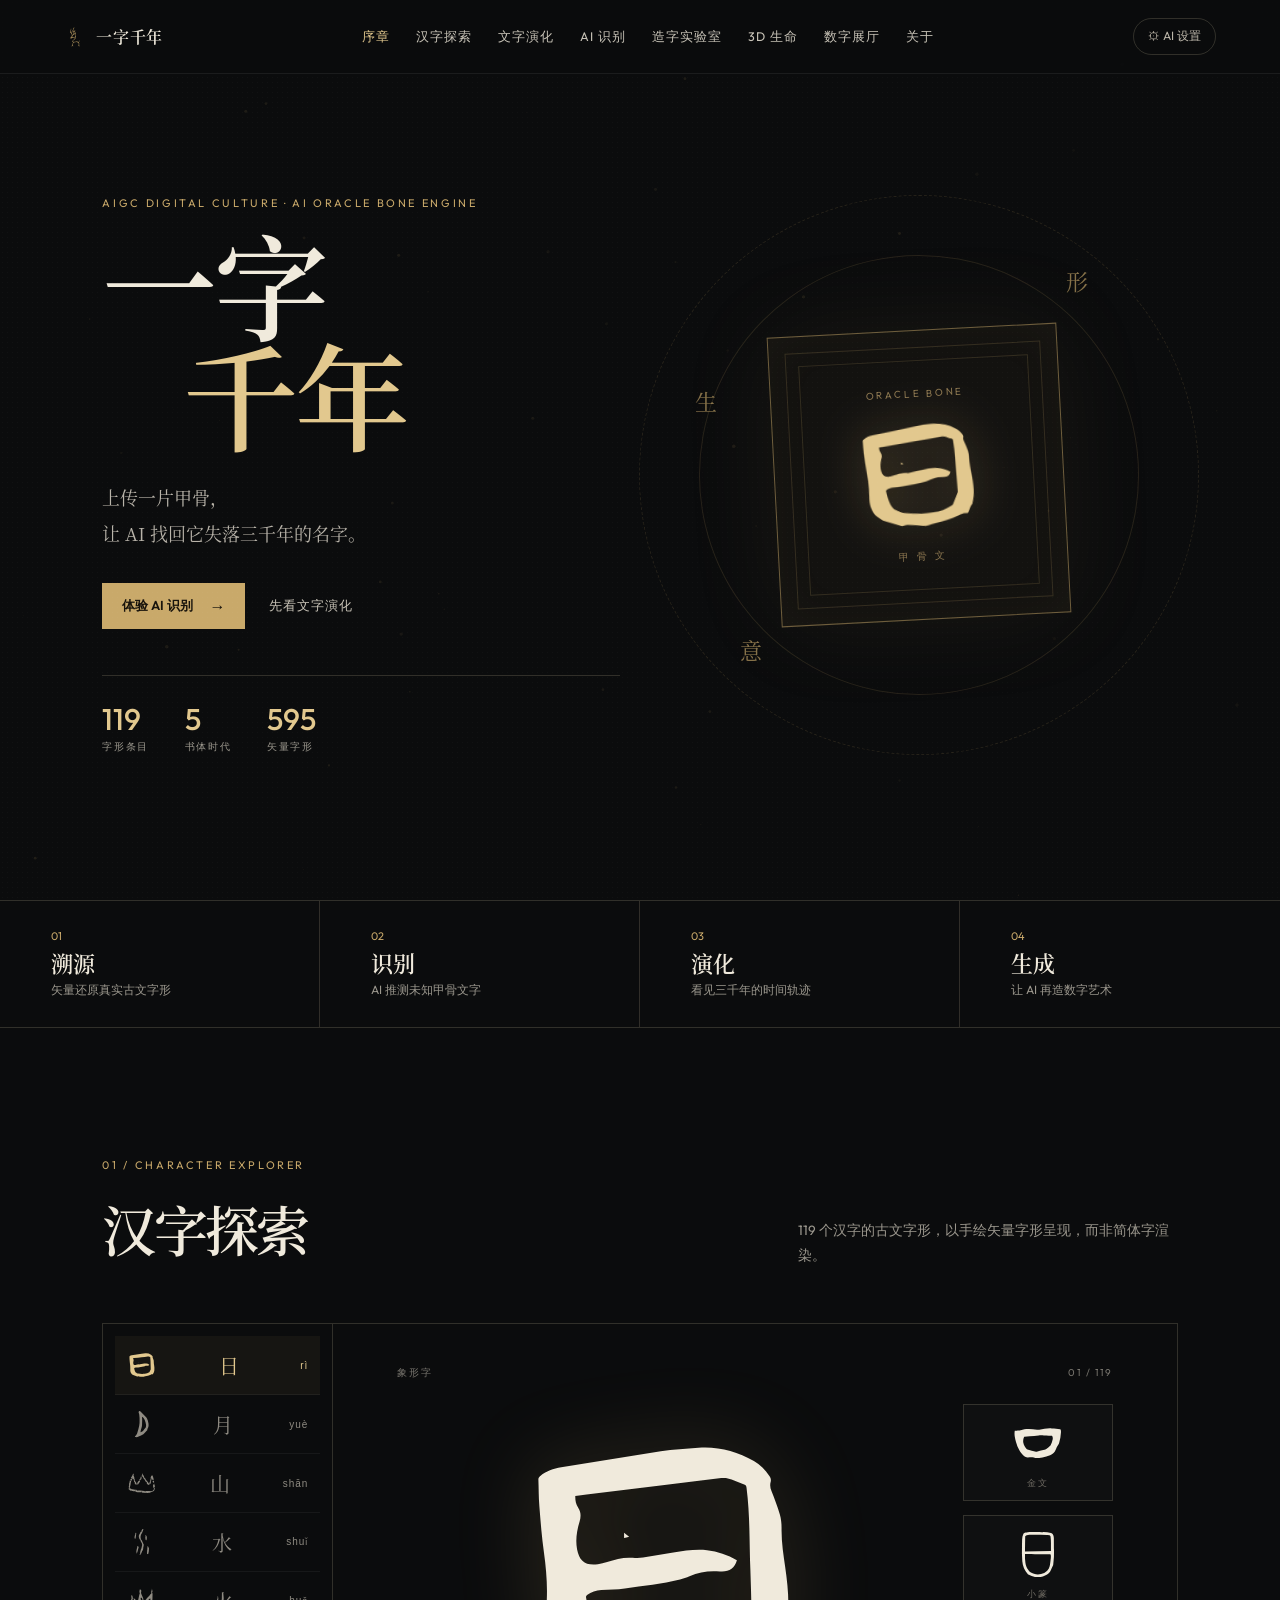
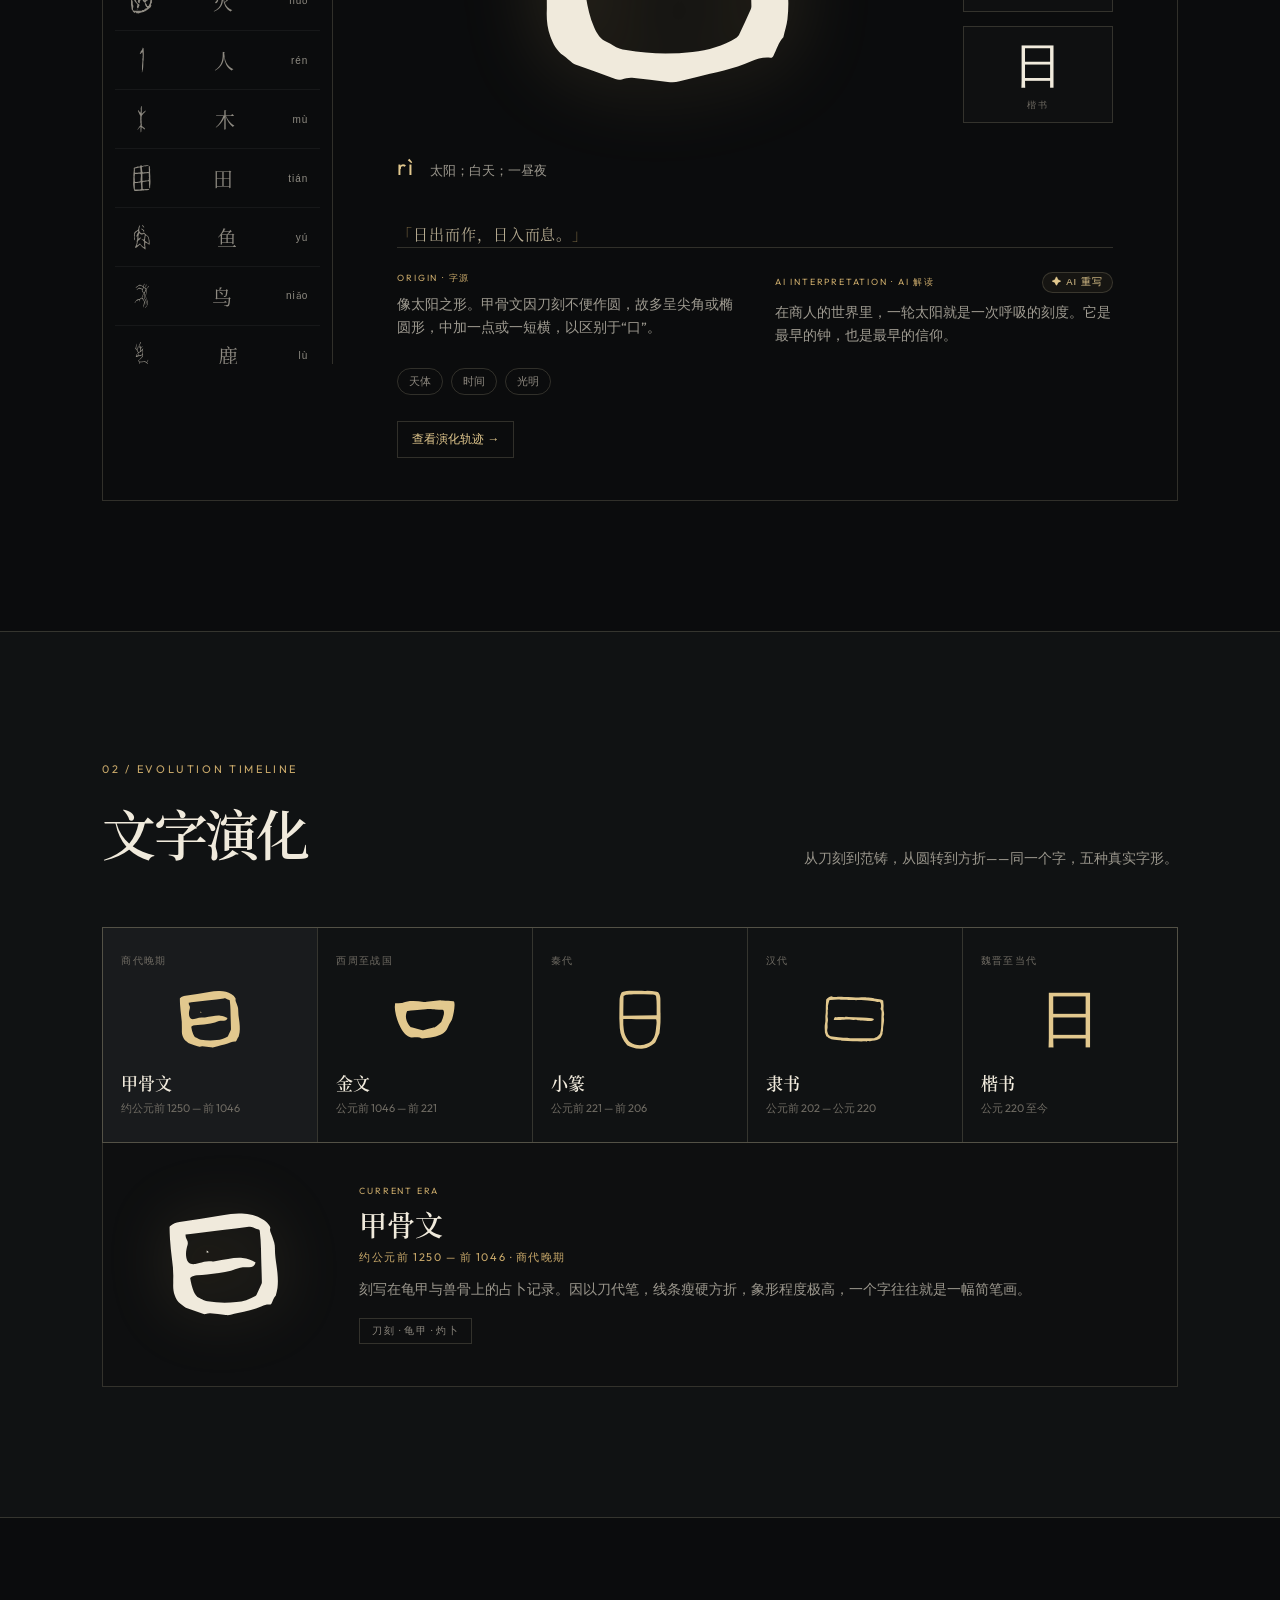
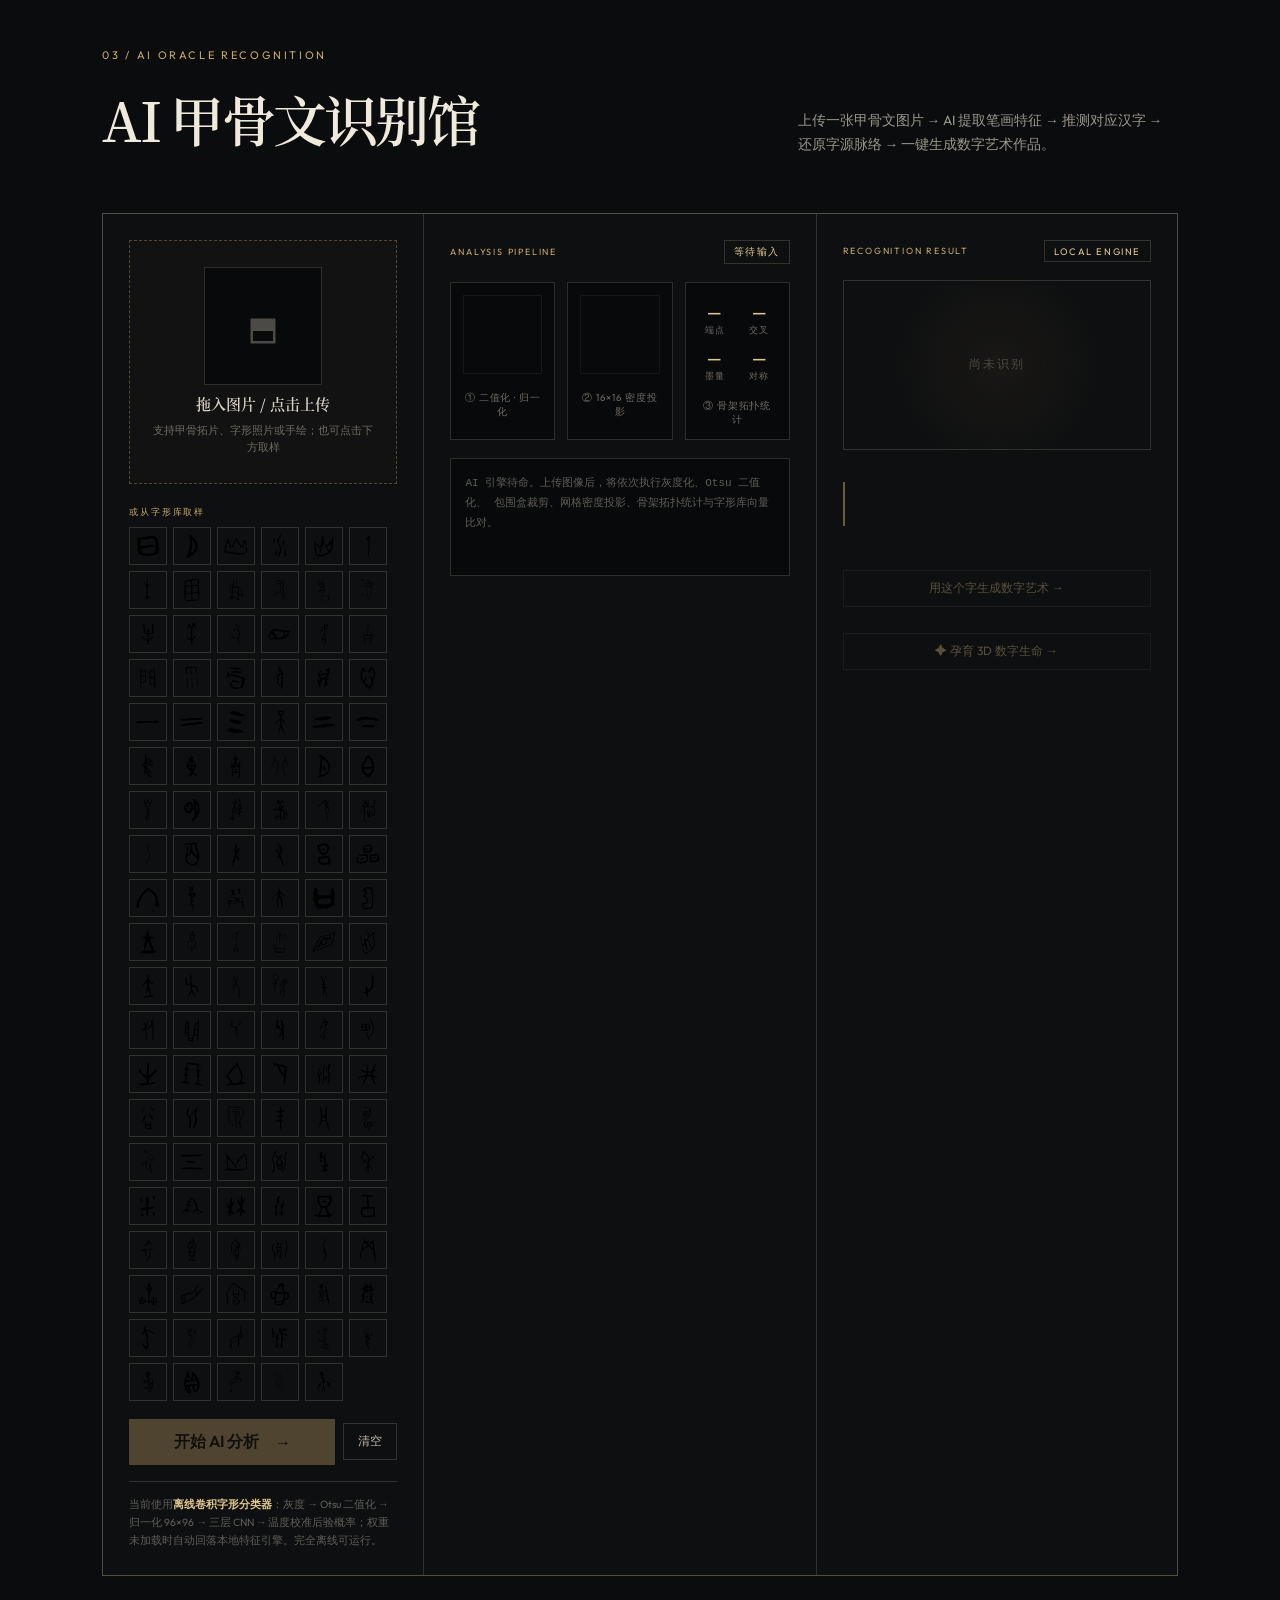
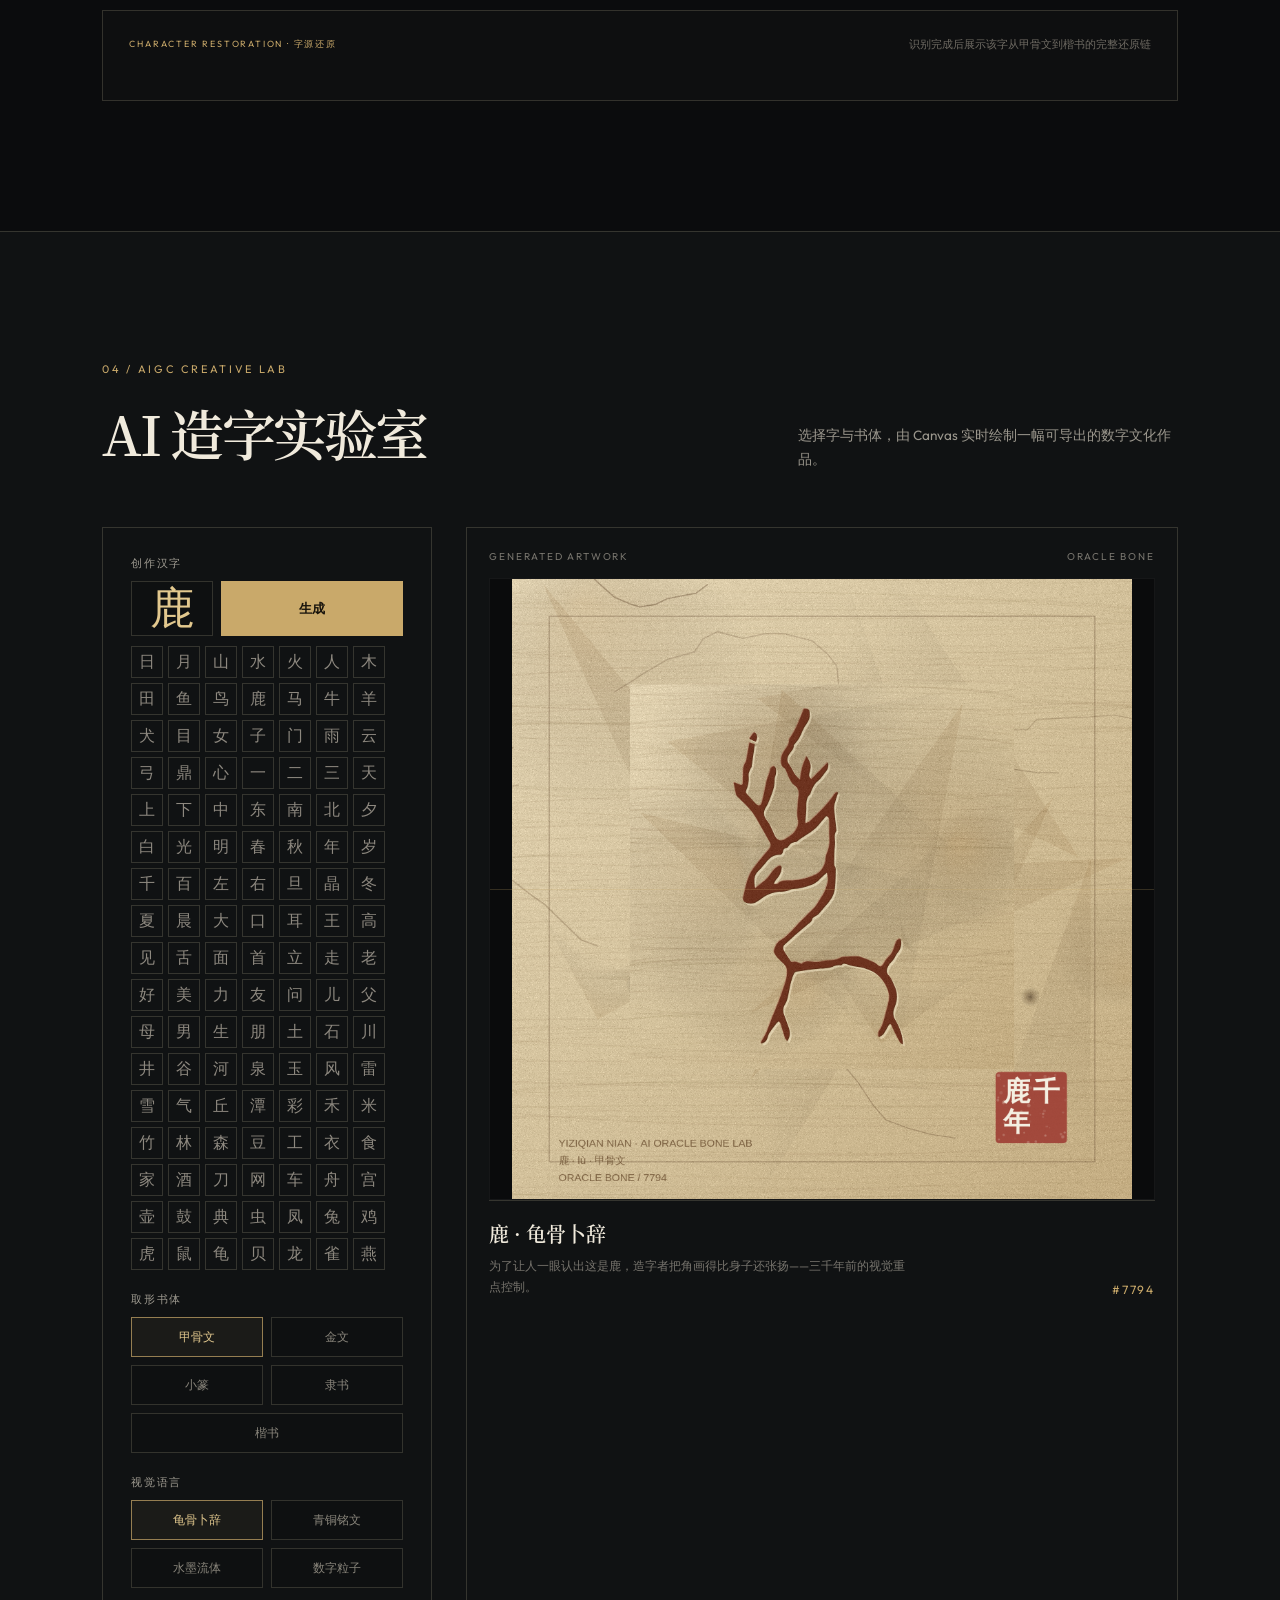
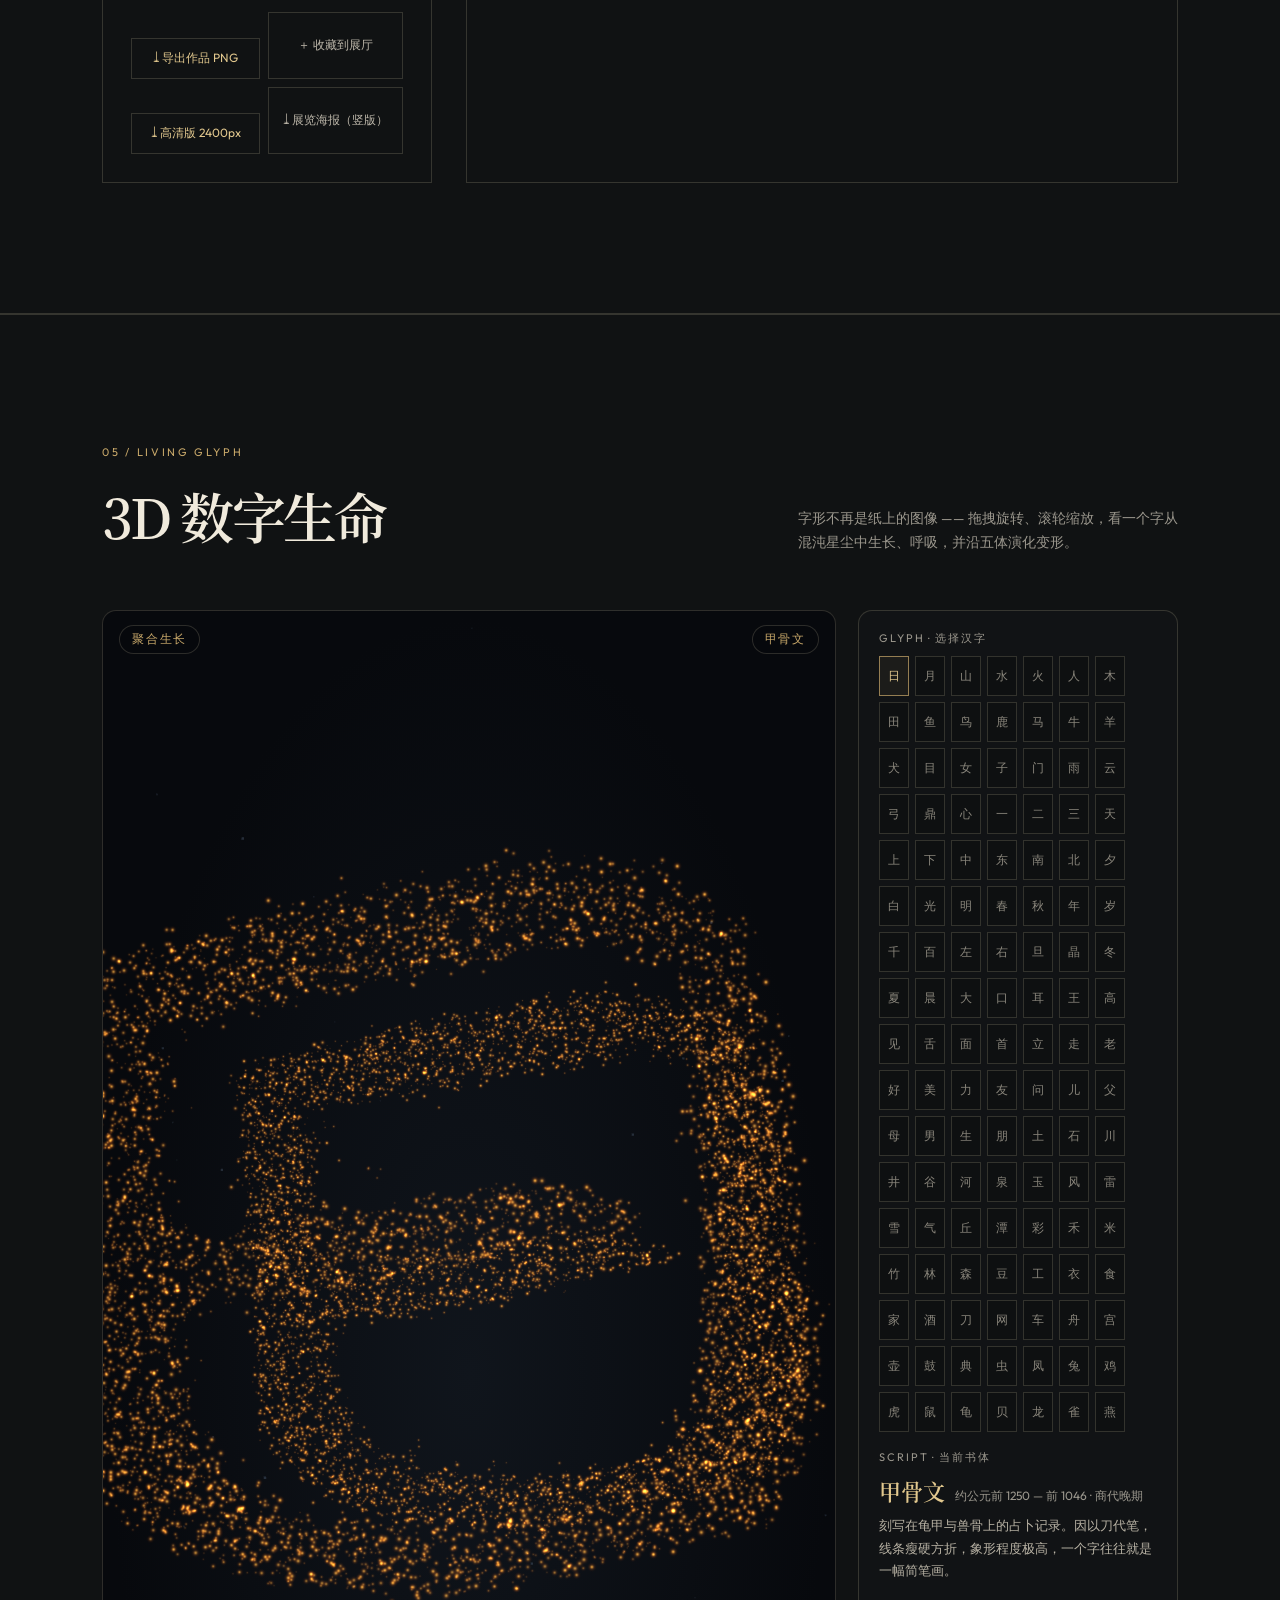
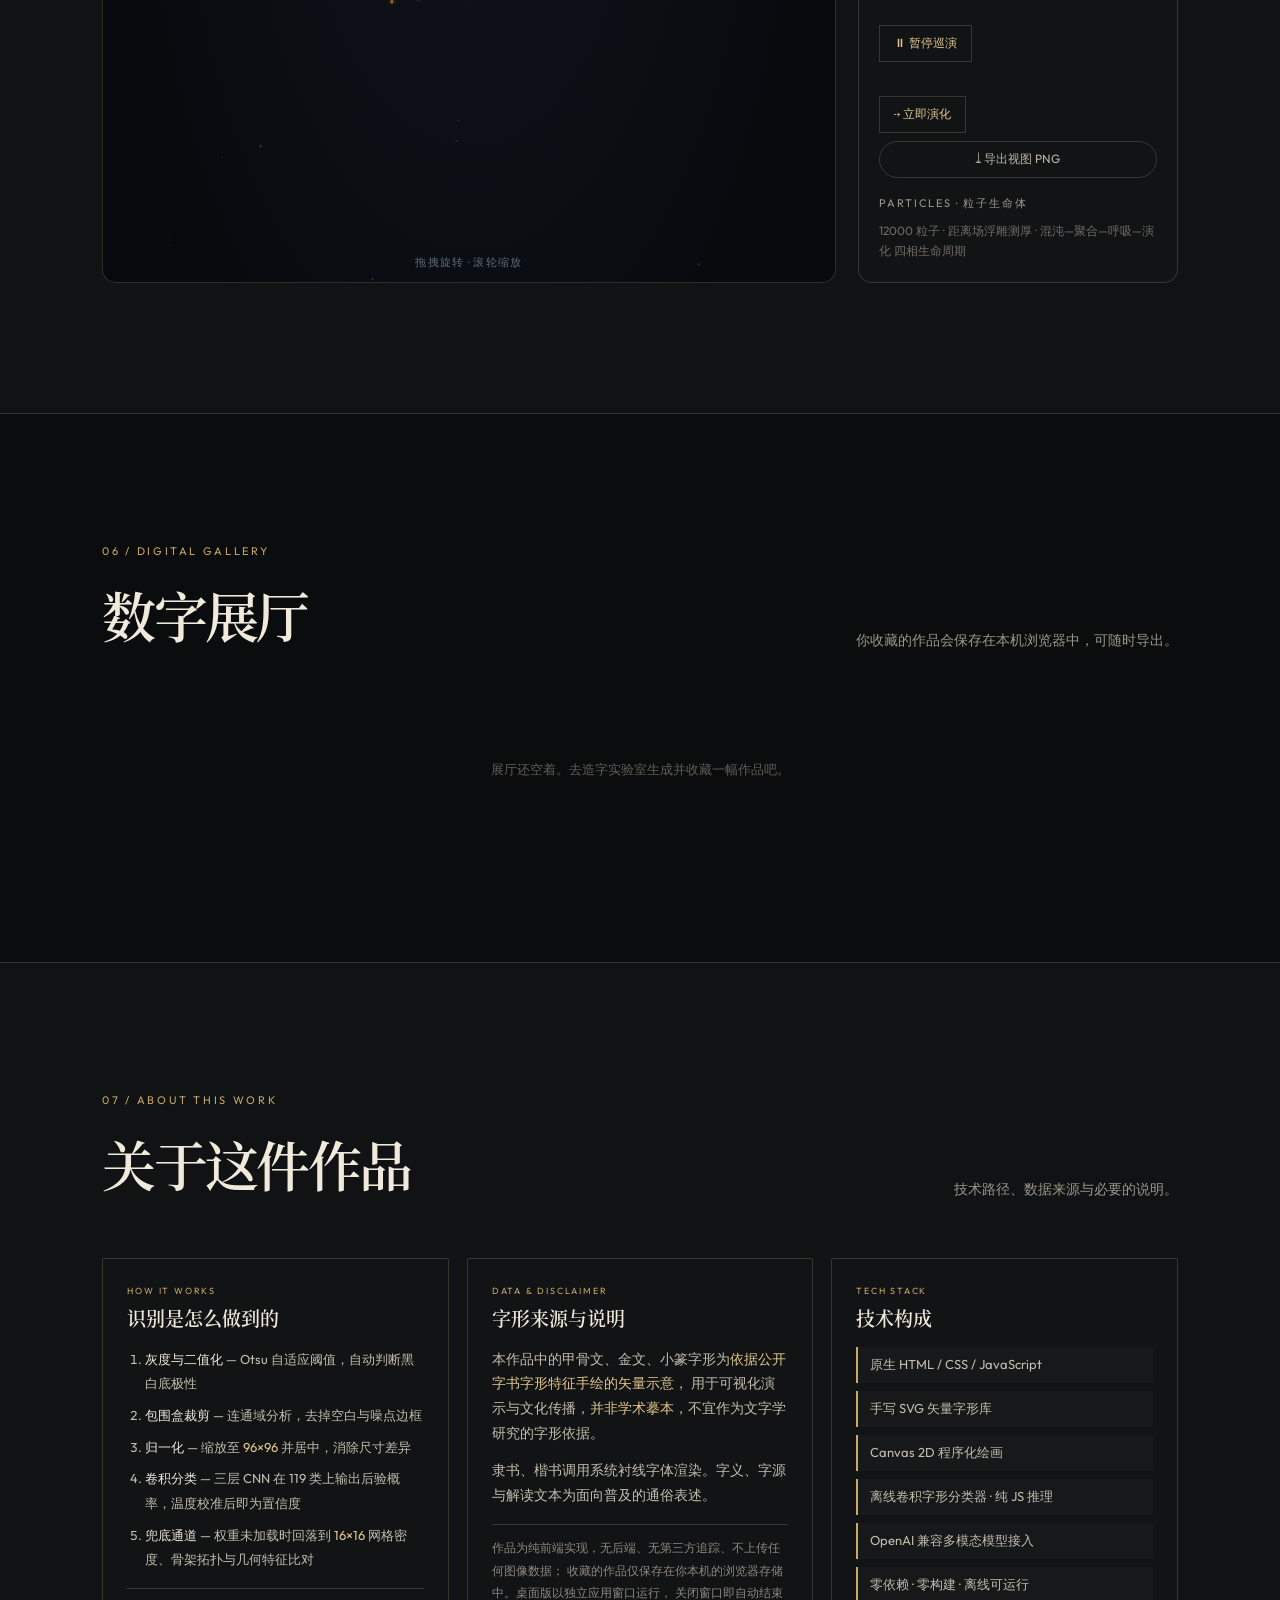
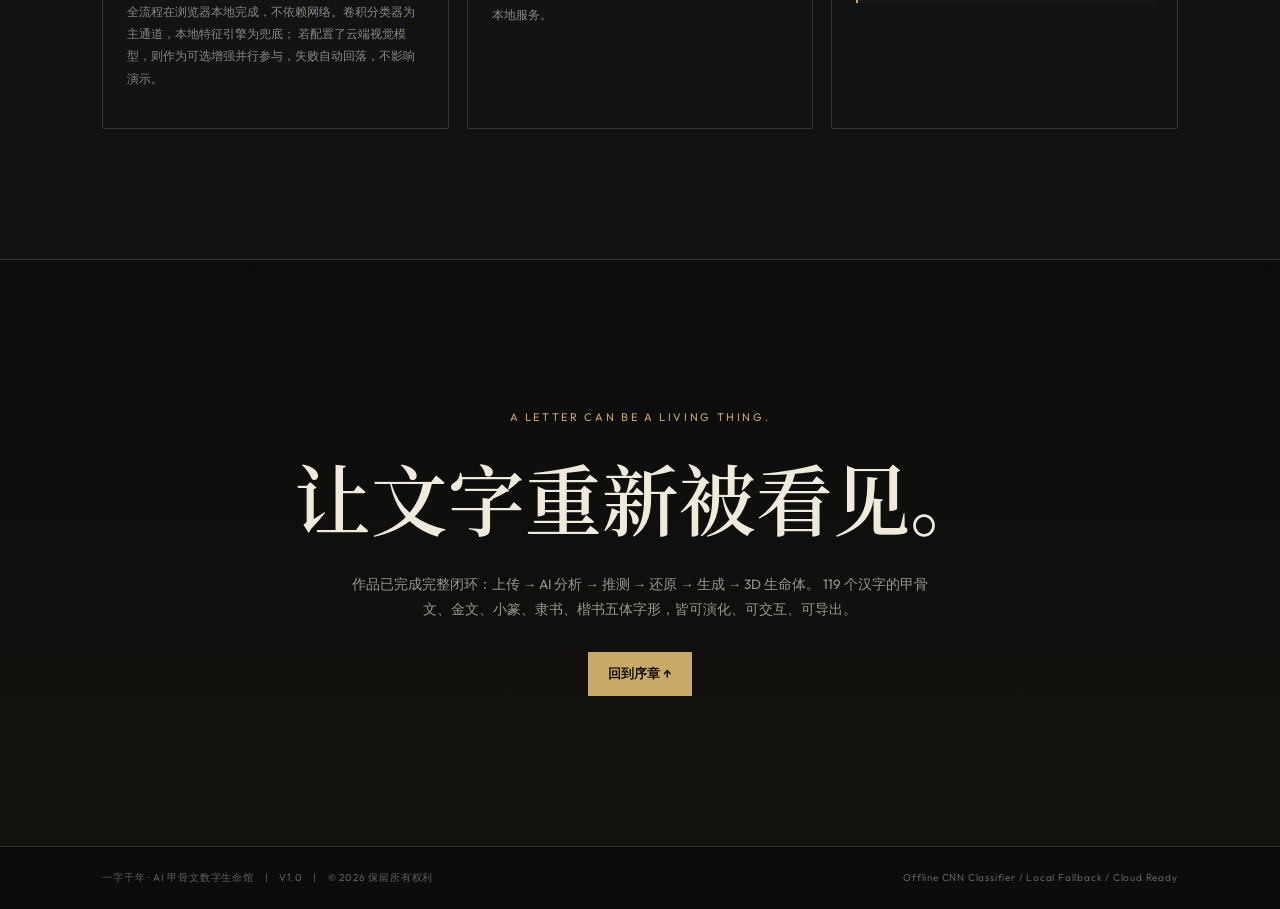
==== commit d1d48c90: "统一数据口径与软著登记信息 - 三份入口（START.html / 打开作品.html / index.html）静态文案与真实字库对齐：   24→119 字形条目、120→595 矢量字形、01/" ====
--- a/index.html
+++ b/index.html
@@ -54,9 +54,9 @@
           <a class="text-btn" href="#evolution">先看文字演化</a>
         </div>
         <ul class="hero-facts">
-          <li><b id="factChars">24</b><span>字形条目</span></li>
+          <li><b id="factChars">119</b><span>字形条目</span></li>
           <li><b>5</b><span>书体时代</span></li>
-          <li><b id="factGlyphs">120</b><span>矢量字形</span></li>
+          <li><b id="factGlyphs">595</b><span>矢量字形</span></li>
         </ul>
       </div>
 
@@ -88,7 +88,7 @@
           <p class="eyebrow">01 / CHARACTER EXPLORER</p>
           <h2>汉字探索</h2>
         </div>
-        <p class="section-desc">二十四个象形字，全部以手绘矢量古文字形呈现，而非简体字渲染。</p>
+        <p class="section-desc">119 个汉字的古文字形，以手绘矢量字形呈现，而非简体字渲染。</p>
       </div>
 
       <div class="explorer">
@@ -96,7 +96,7 @@
         <div class="char-stage">
           <div class="stage-top">
             <span id="charCategory">象形字</span>
-            <span id="charIndex">01 / 12</span>
+            <span id="charIndex">01 / 119</span>
           </div>
 
           <div class="stage-glyph-row">
@@ -213,7 +213,7 @@
             </div>
             <div class="proc-cell">
               <canvas id="cvGrid" width="120" height="120"></canvas>
-              <small>② 12×12 密度投影</small>
+              <small>② 16×16 密度投影</small>
             </div>
             <div class="proc-cell">
               <div class="topo-box" id="topoBox">
@@ -451,7 +451,7 @@
 
   <footer>
     <span>一字千年 · AI 甲骨文数字生命馆　|　V1.0　|　© 2026 保留所有权利</span>
-    <span id="footerEngine">Local Vision Engine / Cloud Vision Ready</span>
+    <span id="footerEngine">Offline CNN Classifier / Local Fallback / Cloud Ready</span>
   </footer>
 
   <!-- ============ AI 设置弹窗 ============ -->
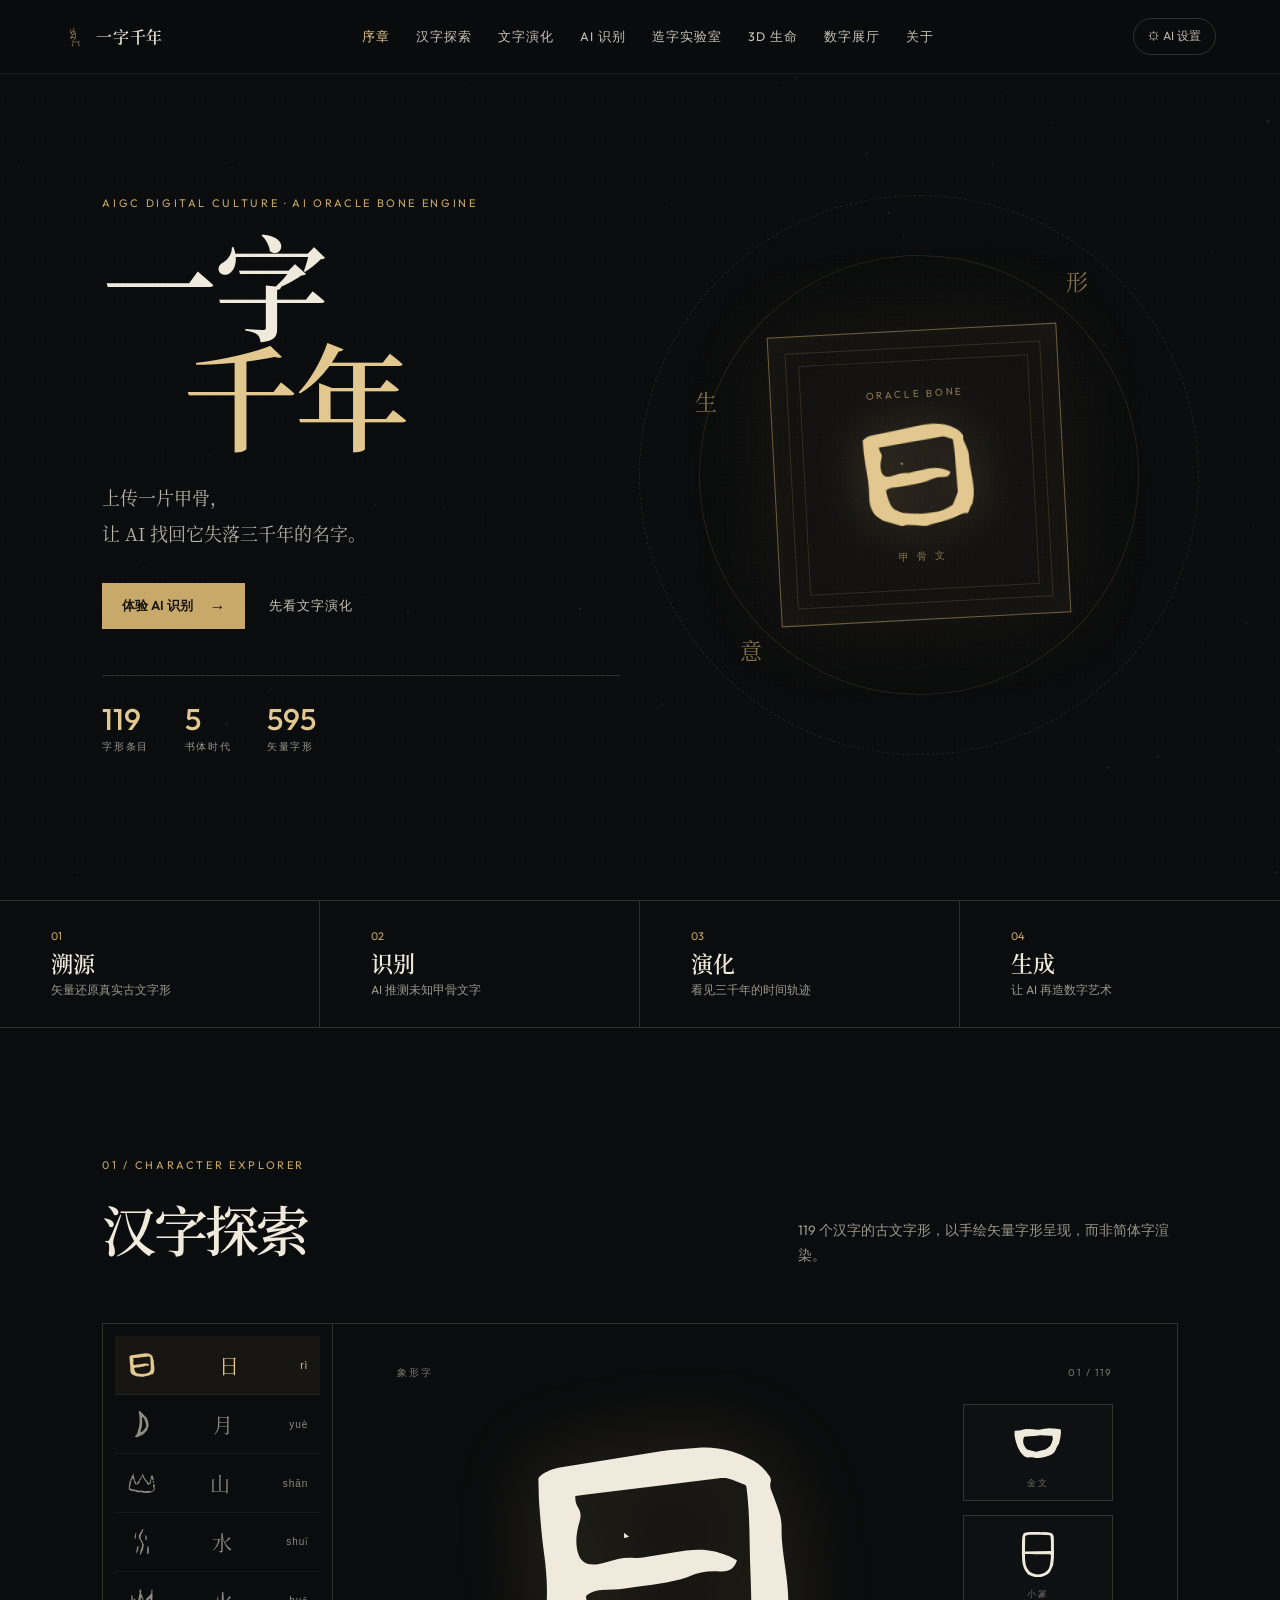
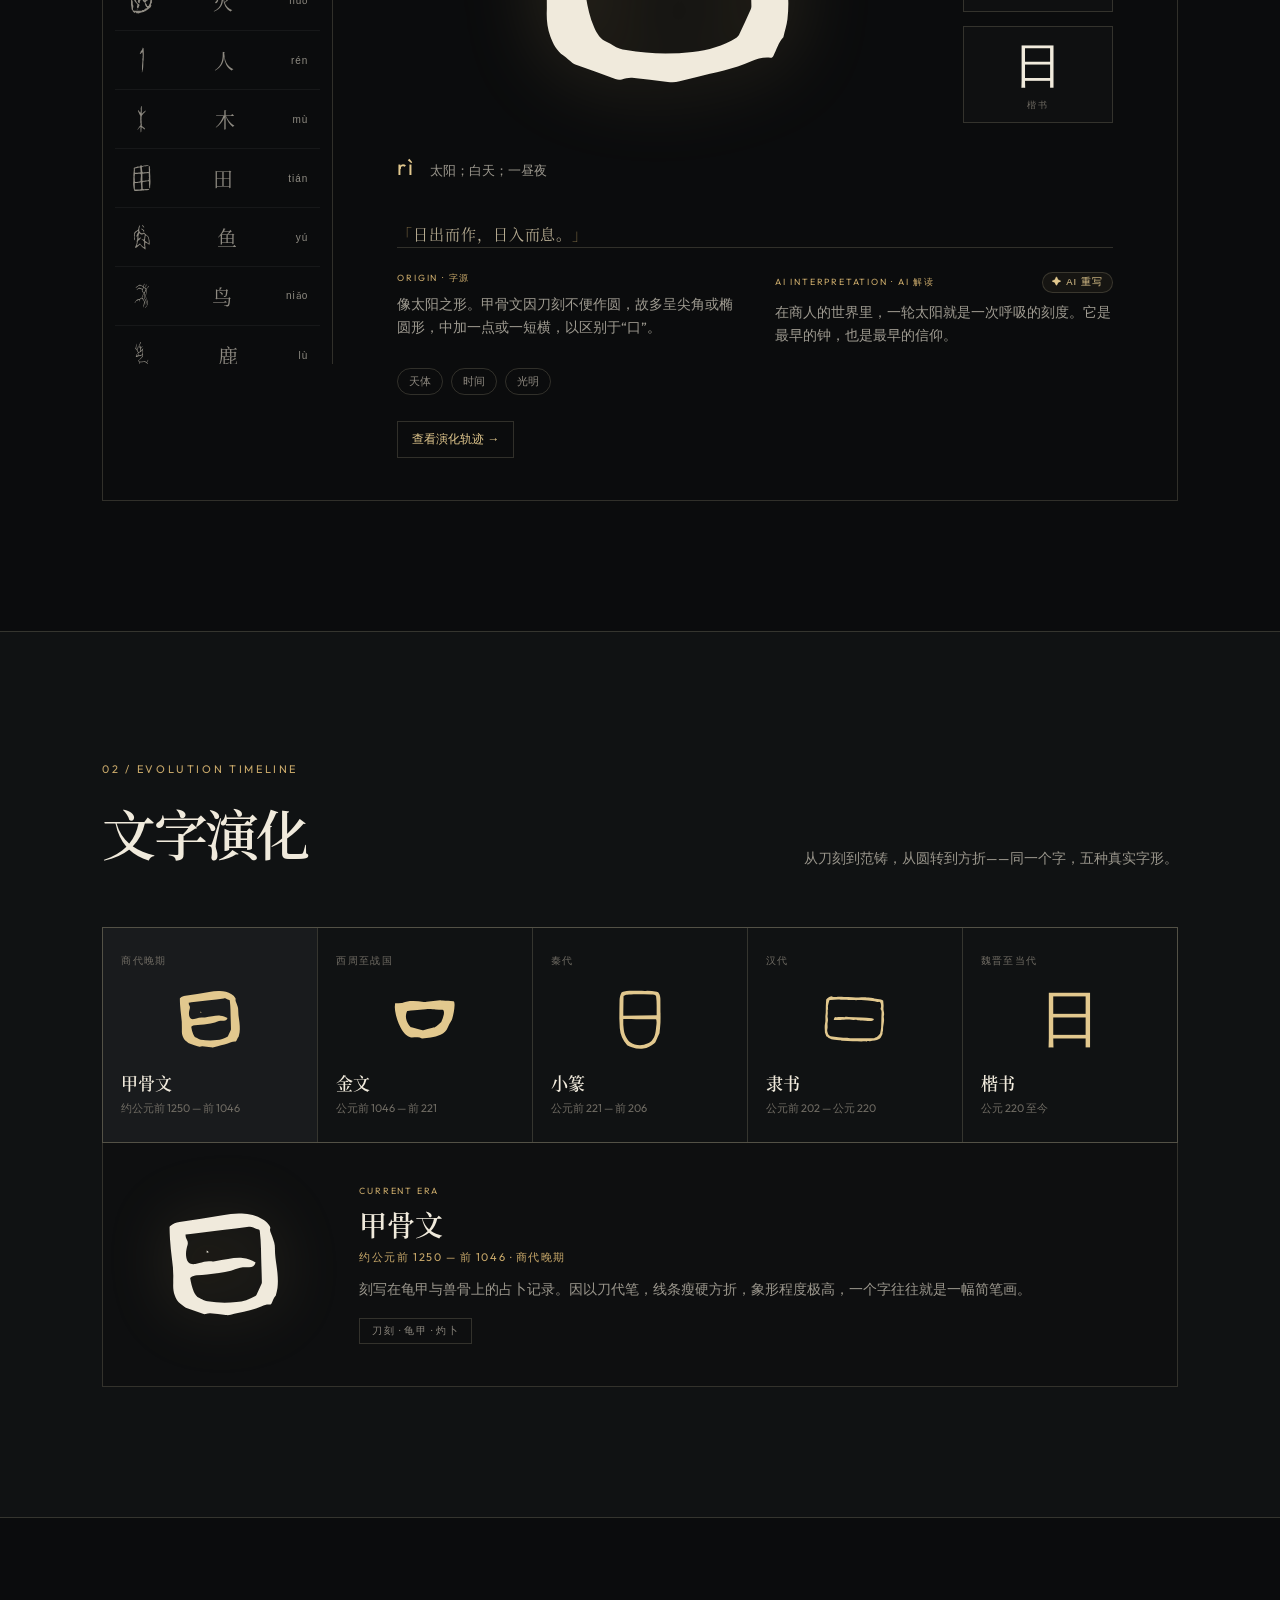
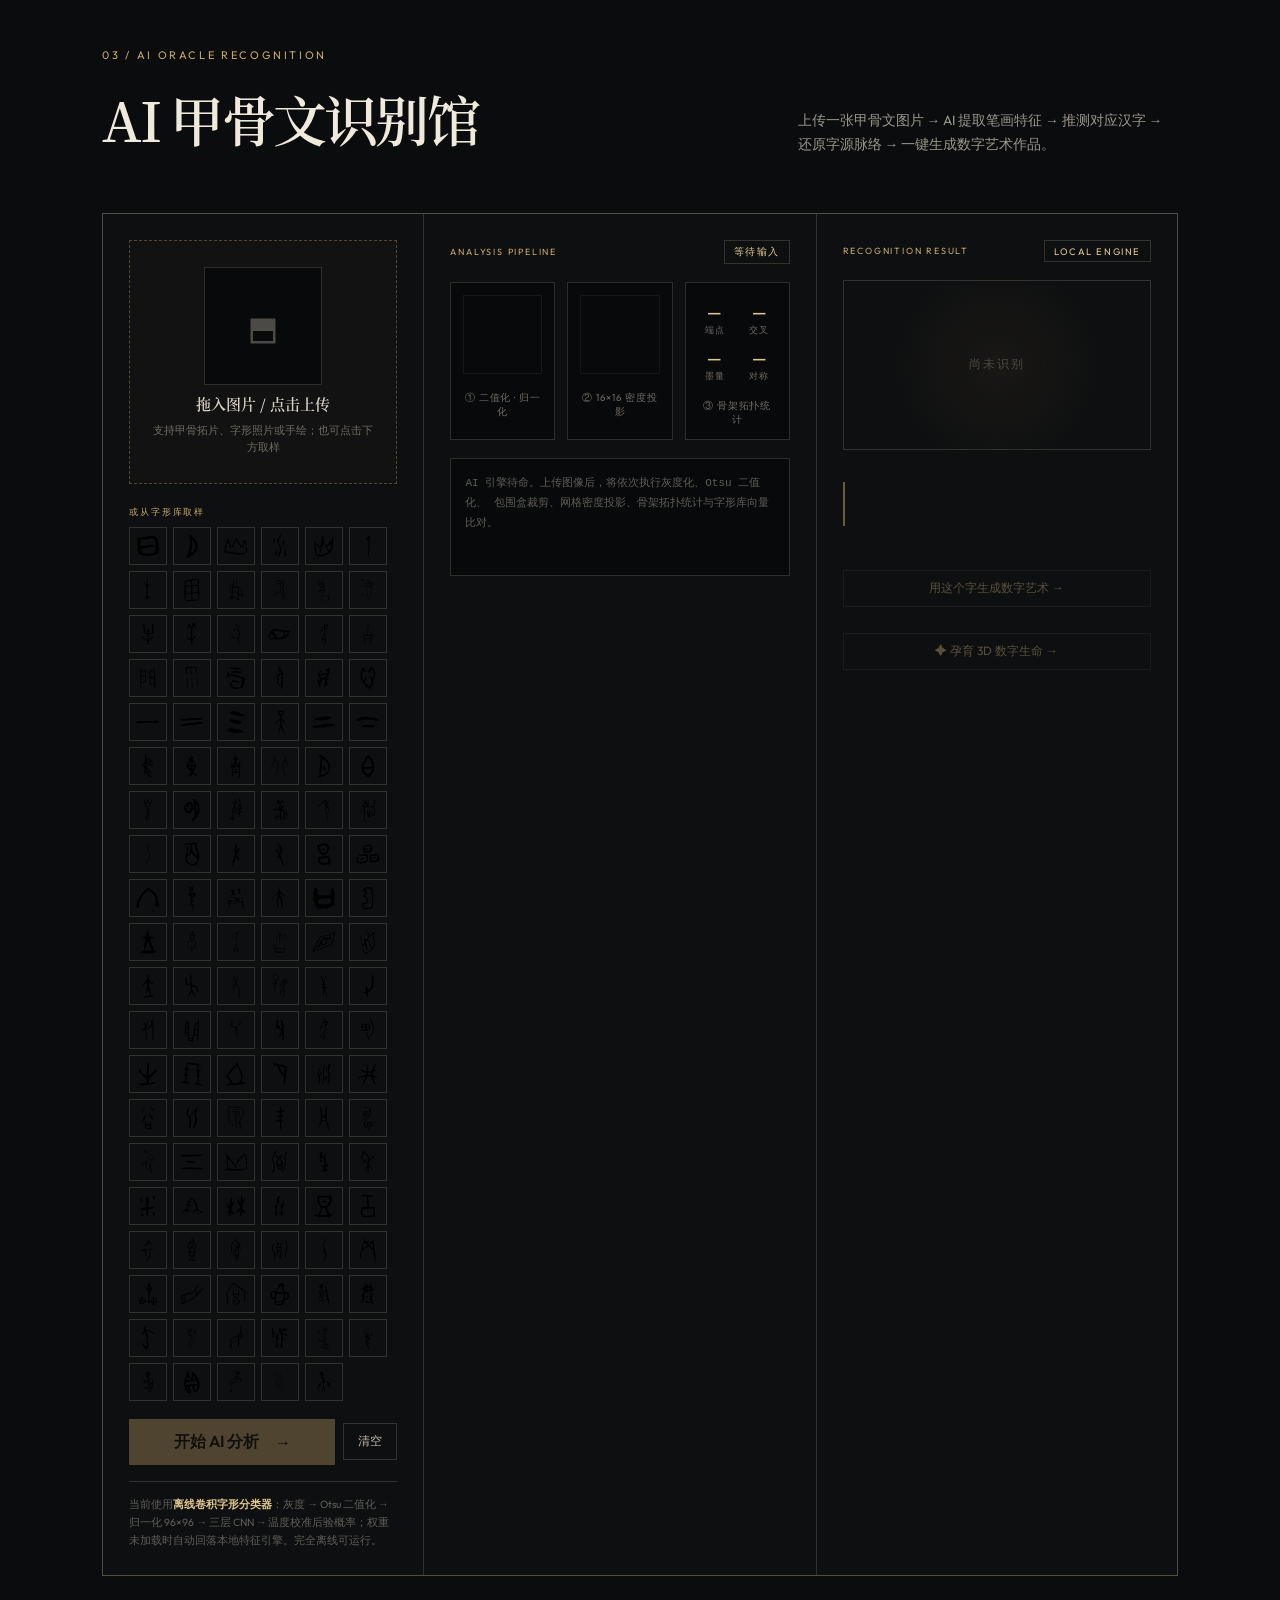
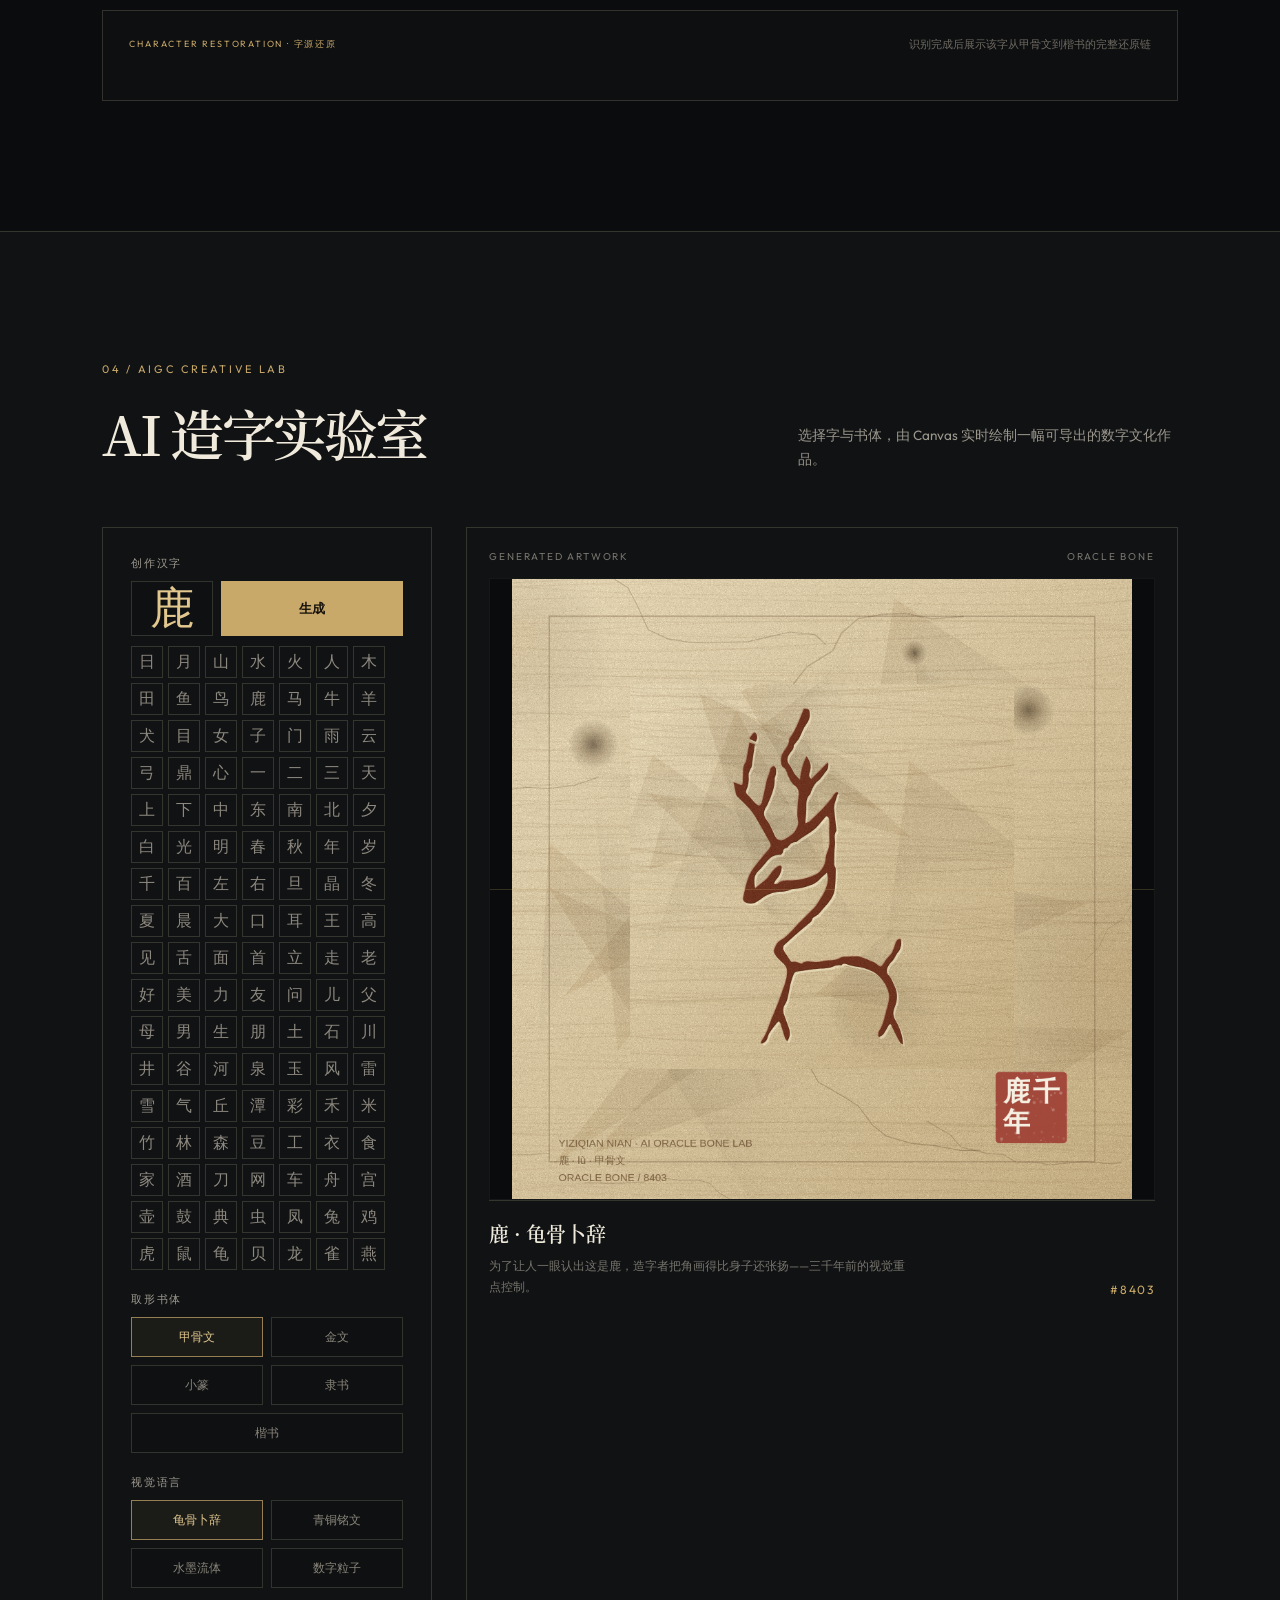
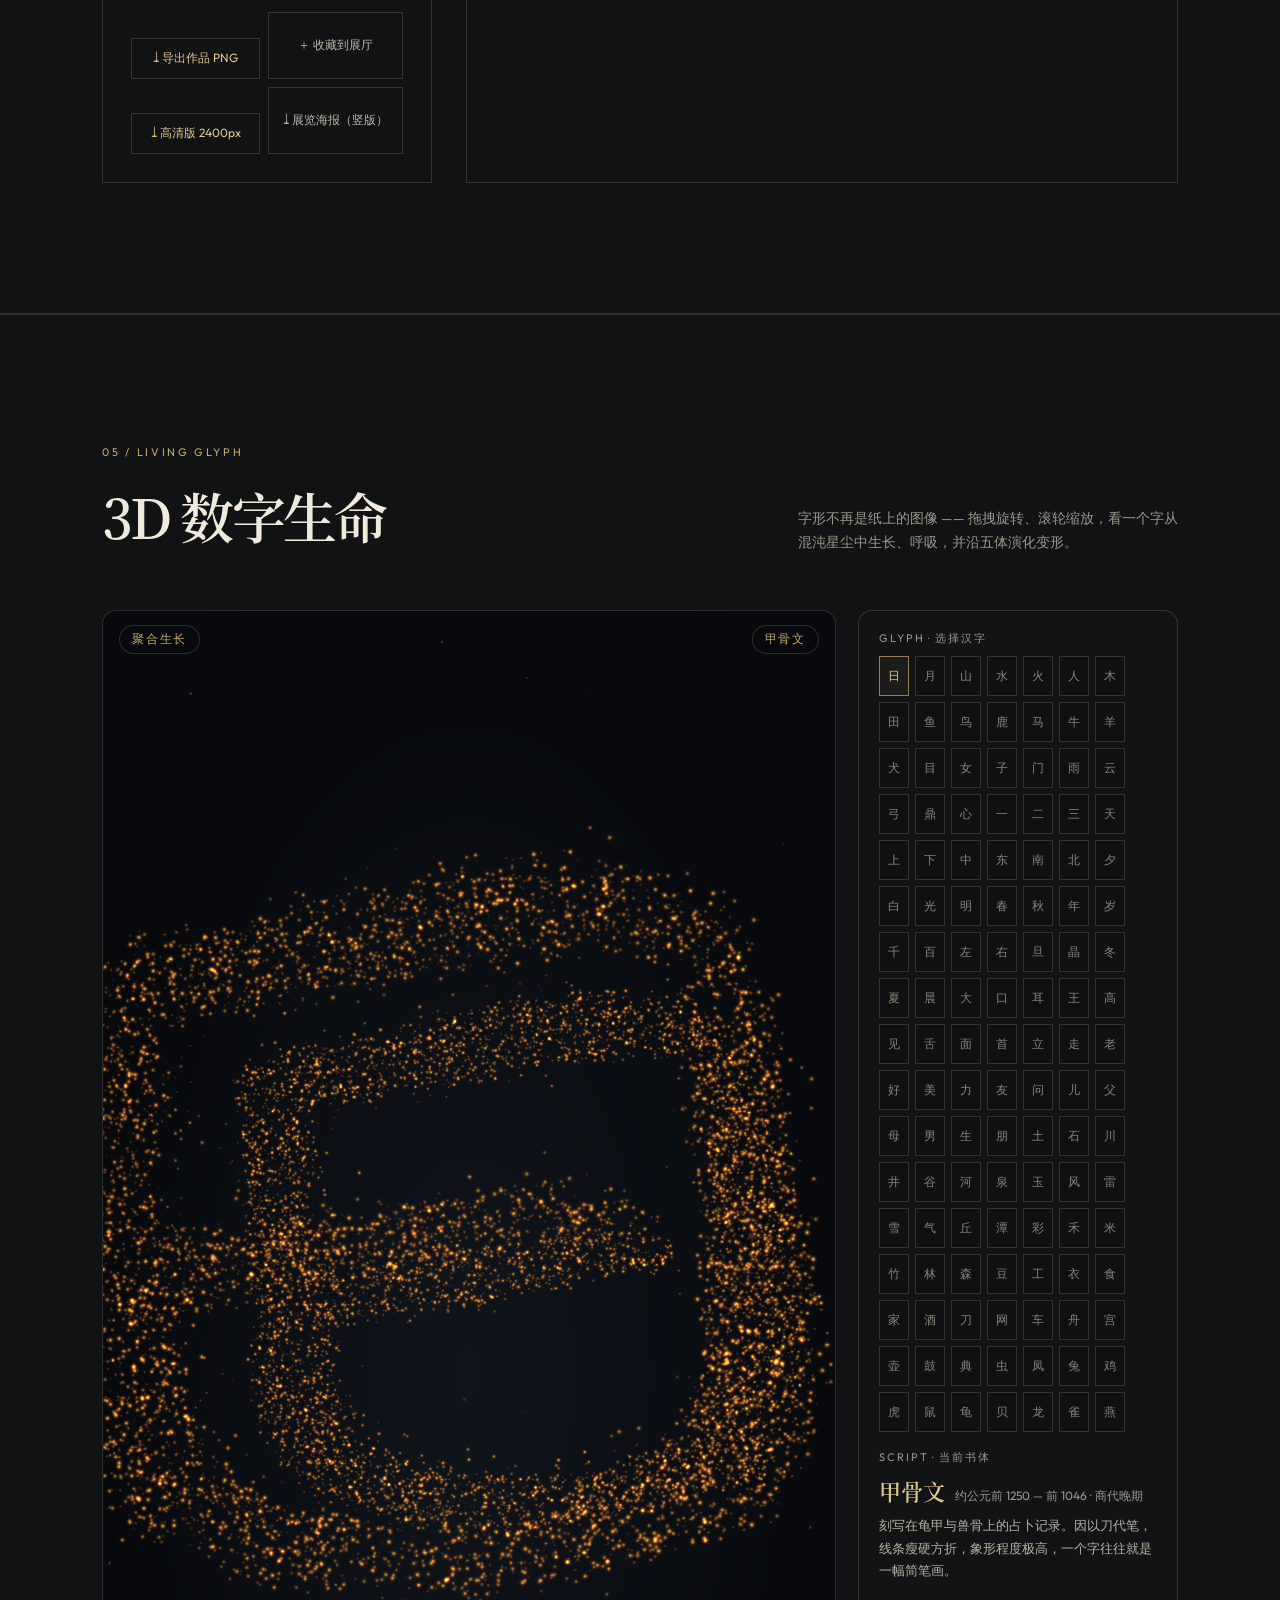
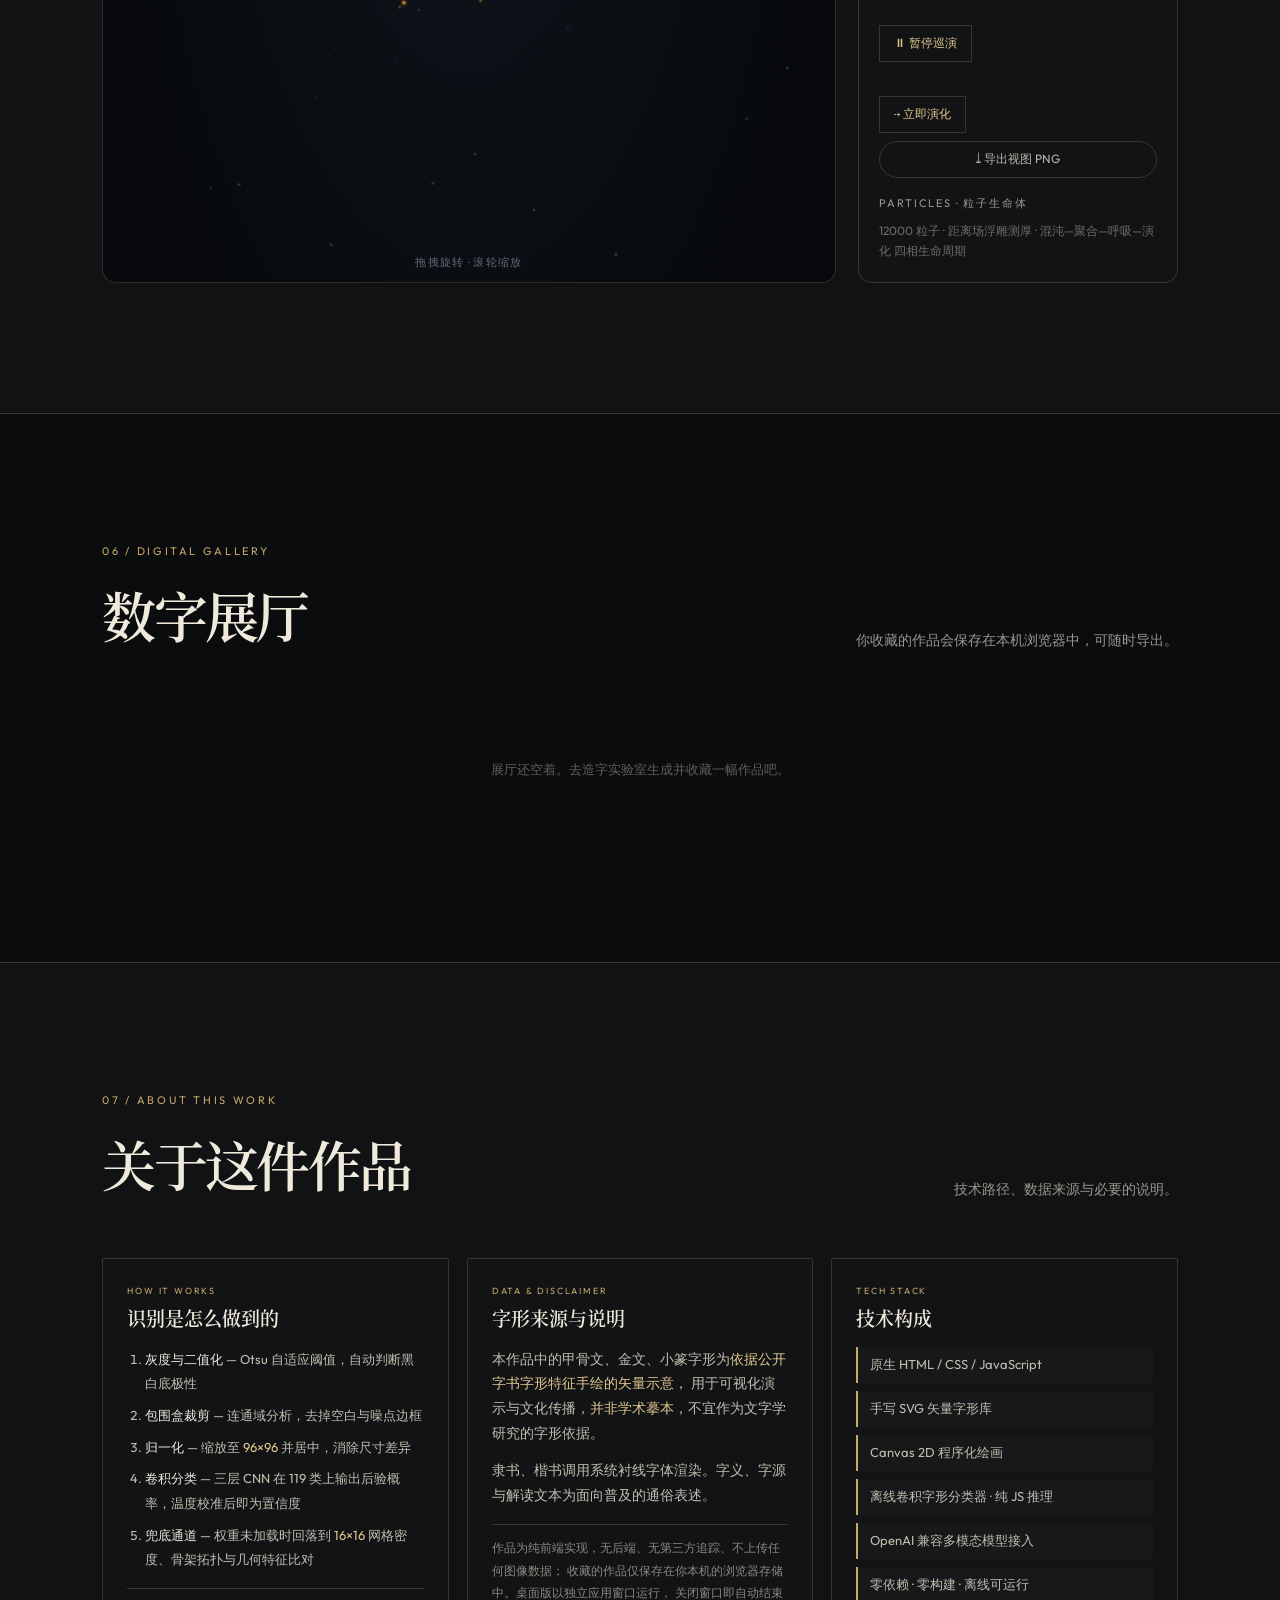
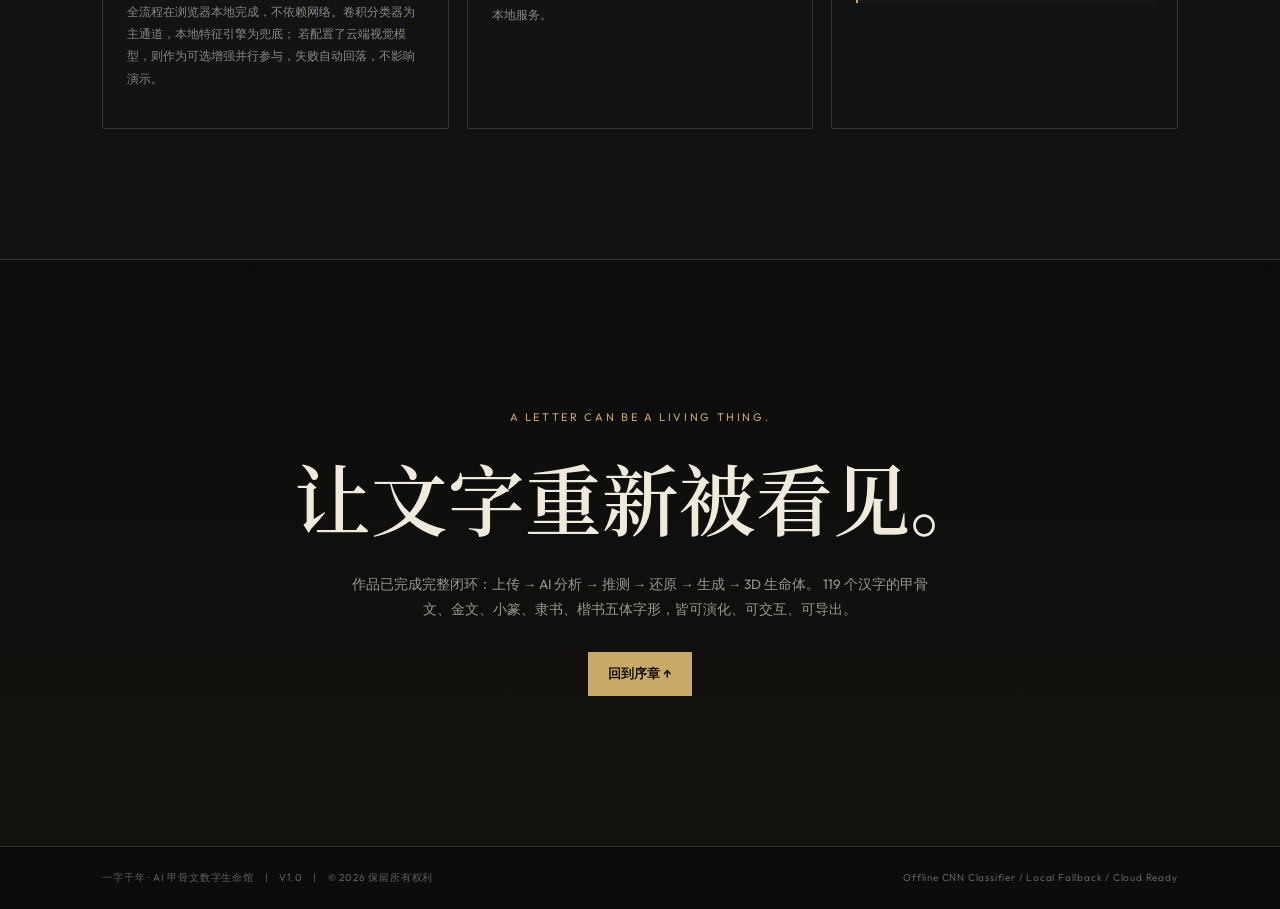
==== commit cb212a3e: "README 补充界面截图；Pages 入口补社交预览元数据 - 新增 docs/screenshots/：按修正后文案重拍的 9 张界面图（1600×940，无窗口边框）   + 1280×640 " ====
--- a/index.html
+++ b/index.html
@@ -10,6 +10,13 @@
   <meta property="og:title" content="一字千年 · AI 甲骨文数字生命馆">
   <meta property="og:description" content="上传一片甲骨，让 AI 找回它失落三千年的名字。">
   <meta property="og:type" content="website">
+  <!-- 以下为部署态（GitHub Pages）专用的社交预览元数据，仅本文件包含，交付包内的 START.html / 打开作品.html 不受影响 -->
+  <meta property="og:site_name" content="一字千年 · AI 甲骨文数字生命馆">
+  <meta property="og:url" content="https://tntd26.github.io/yiziqiannian/">
+  <meta property="og:image" content="https://tntd26.github.io/yiziqiannian/docs/screenshots/social-preview.jpg">
+  <meta property="og:image:width" content="1280">
+  <meta property="og:image:height" content="640">
+  <meta name="twitter:card" content="summary_large_image">
   <!-- 图标：甲骨「日」字 -->
   <link rel="icon" href="assets/img/favicon.ico">
   <link rel="icon" href="assets/img/icon.svg" type="image/svg+xml">
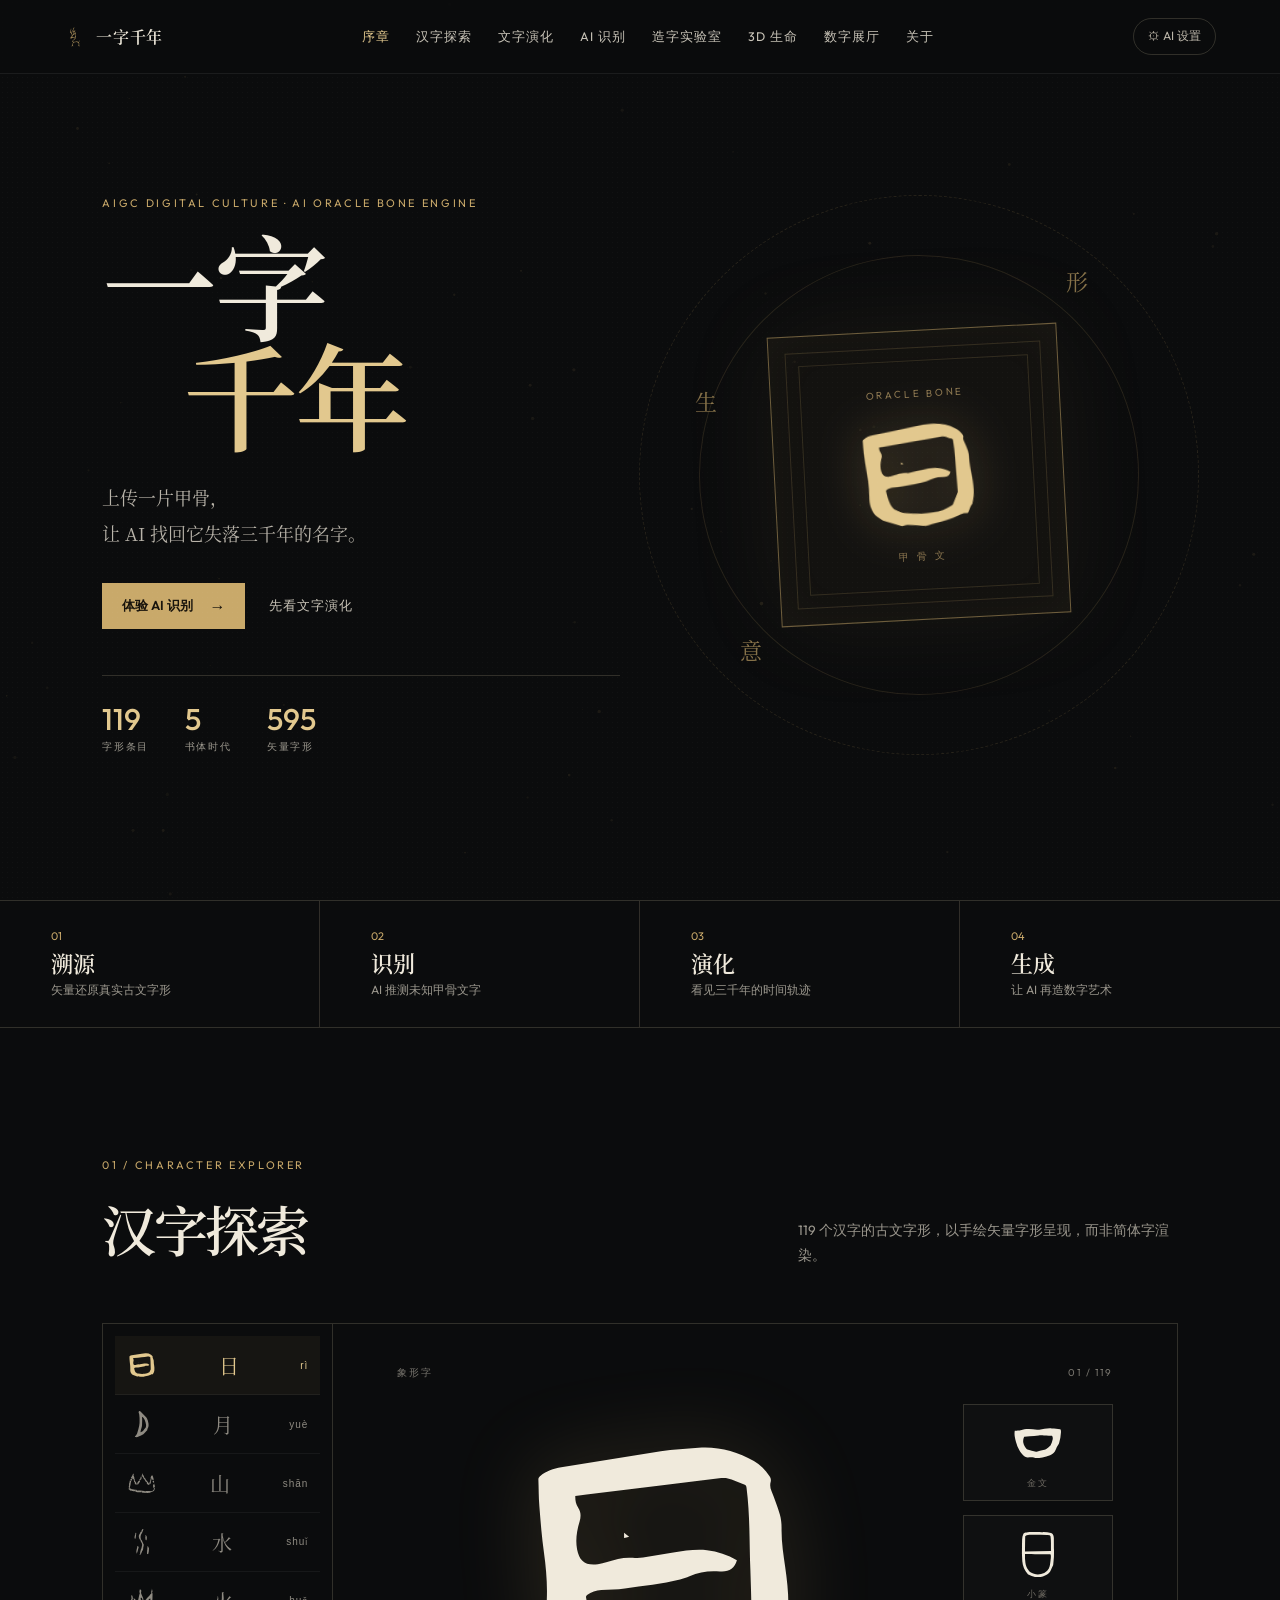
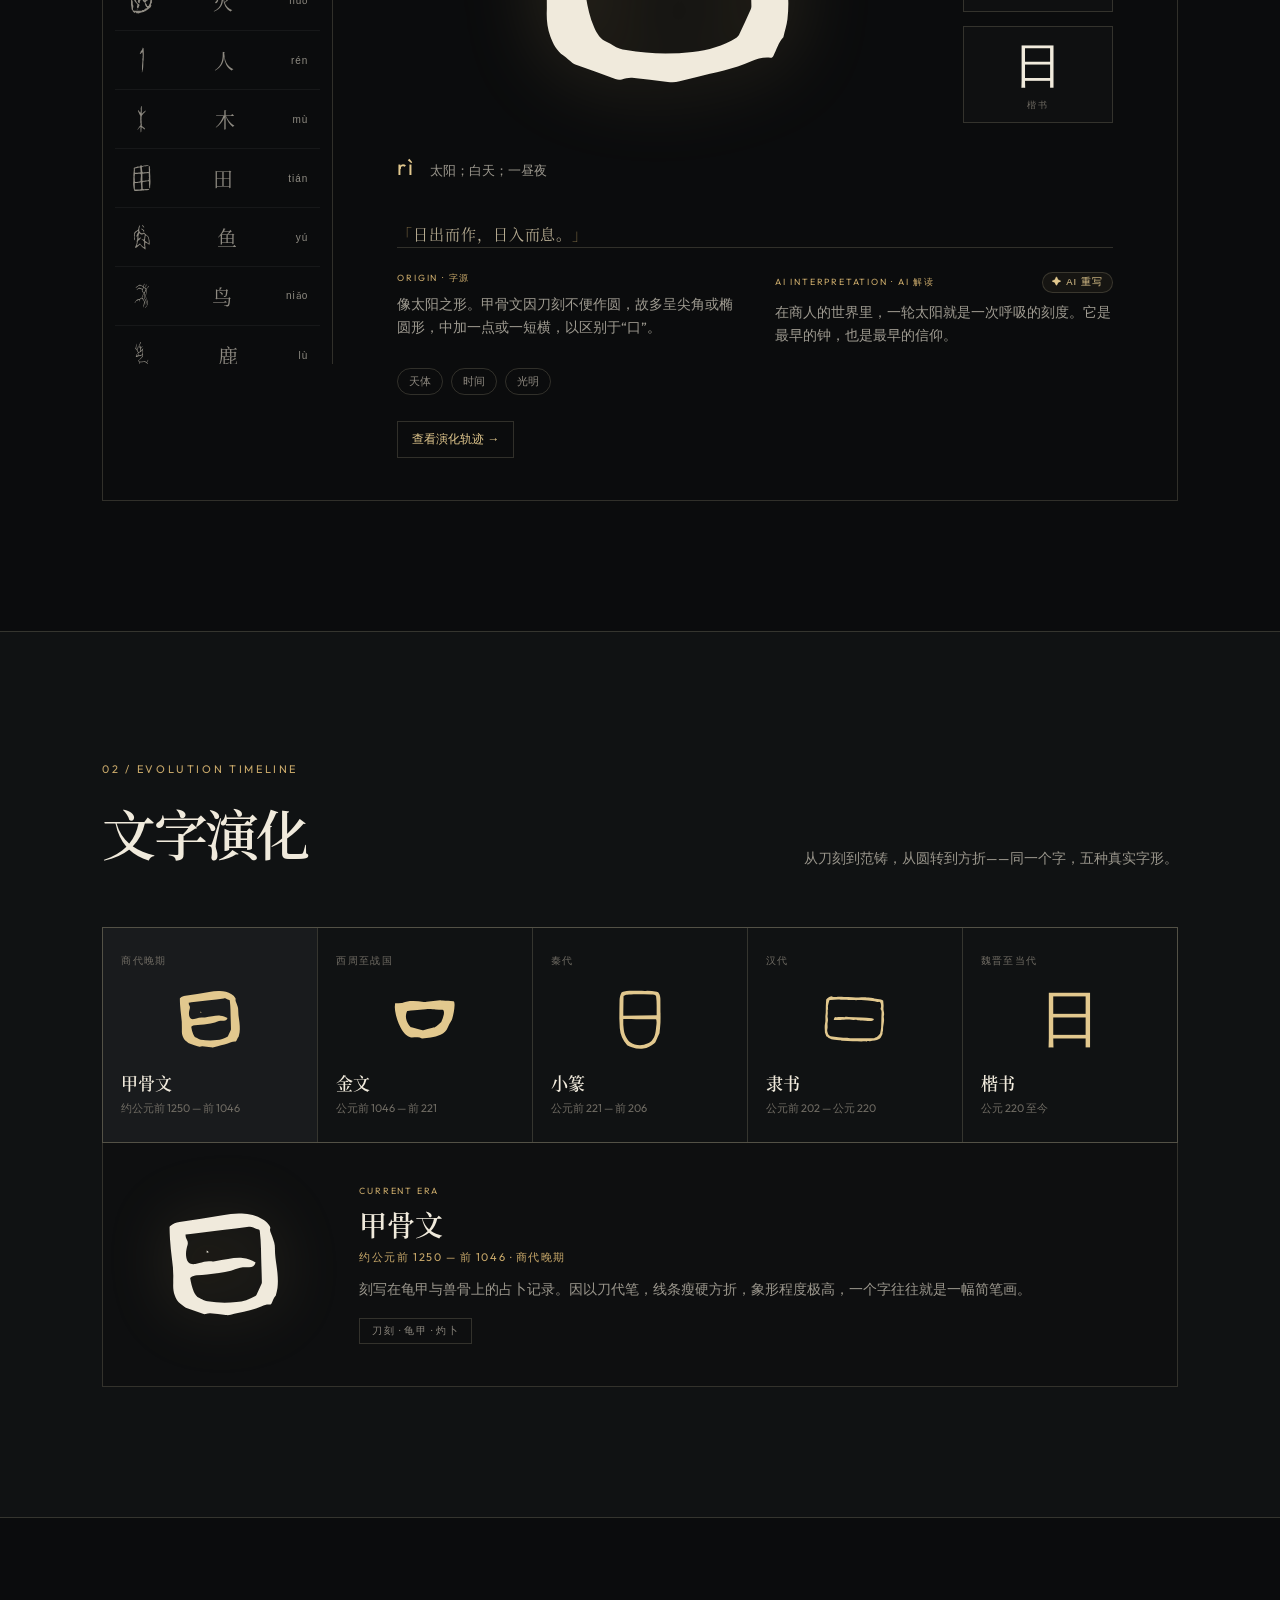
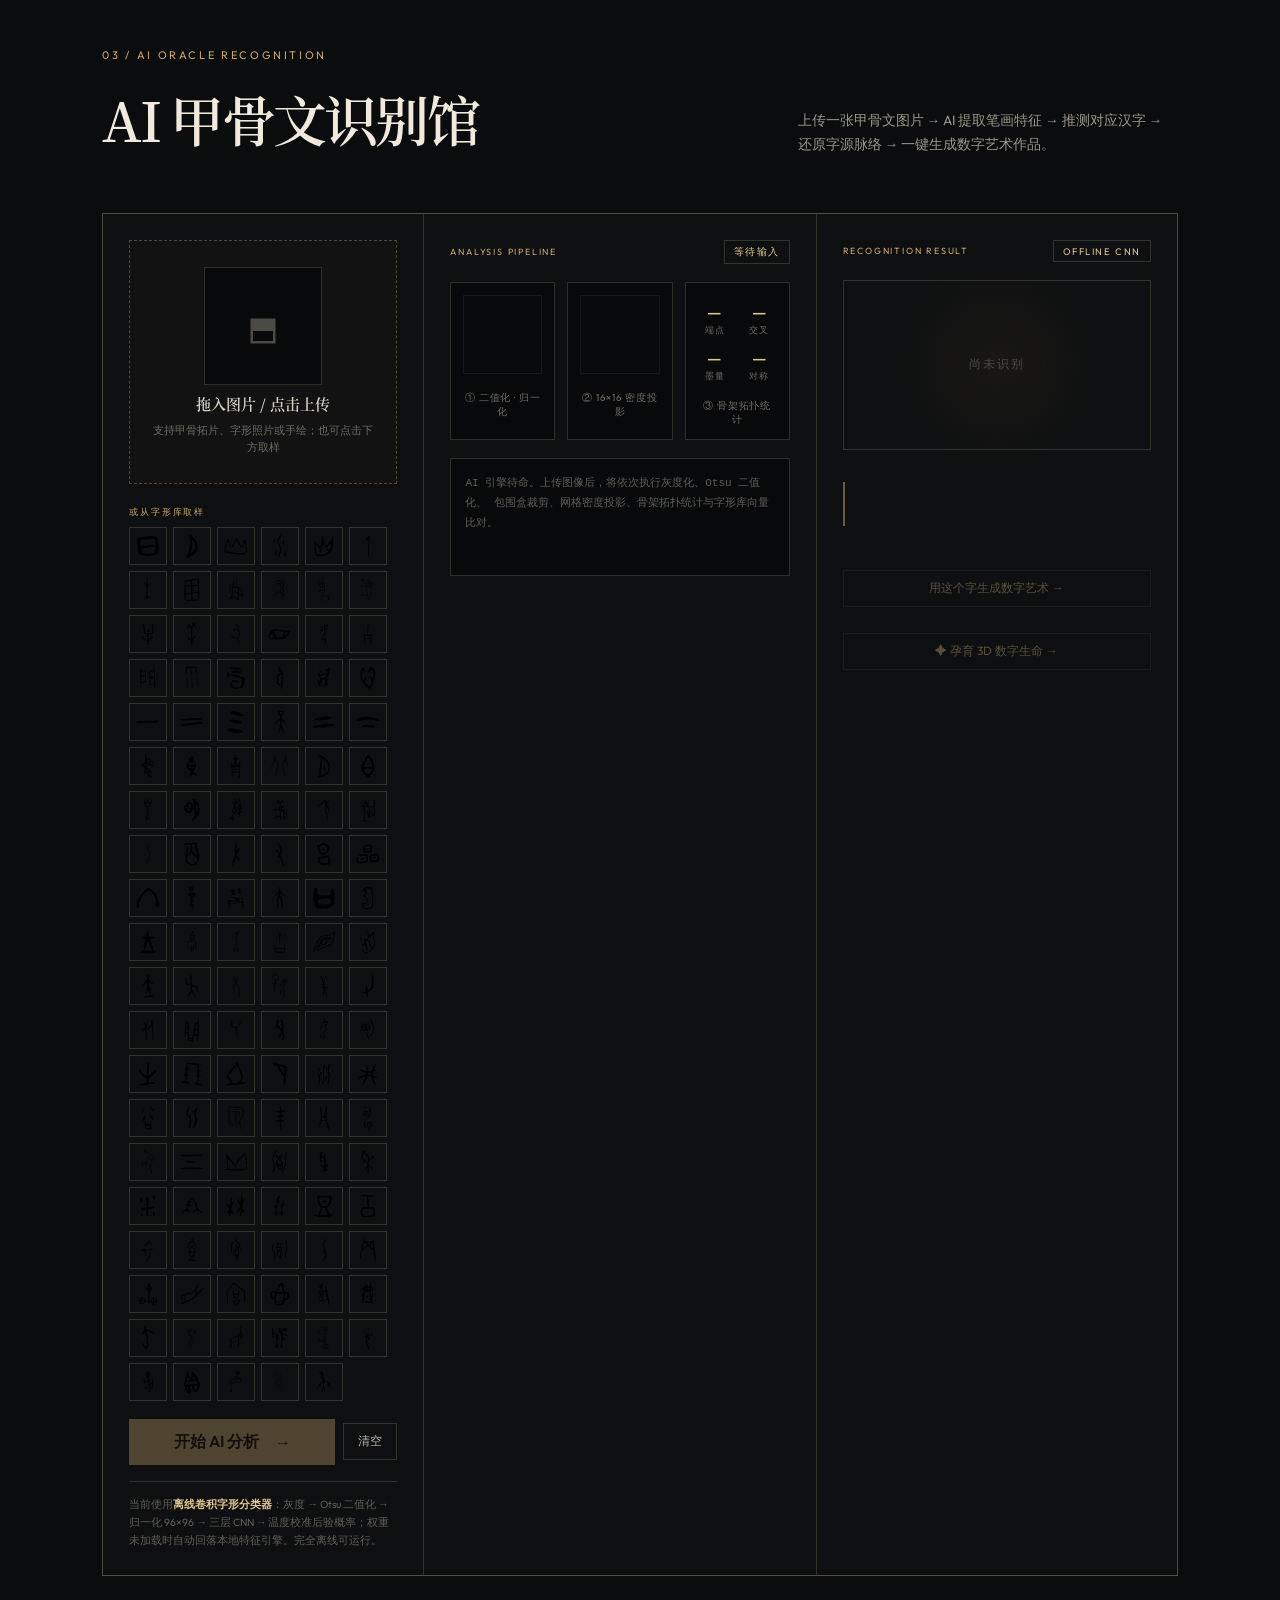
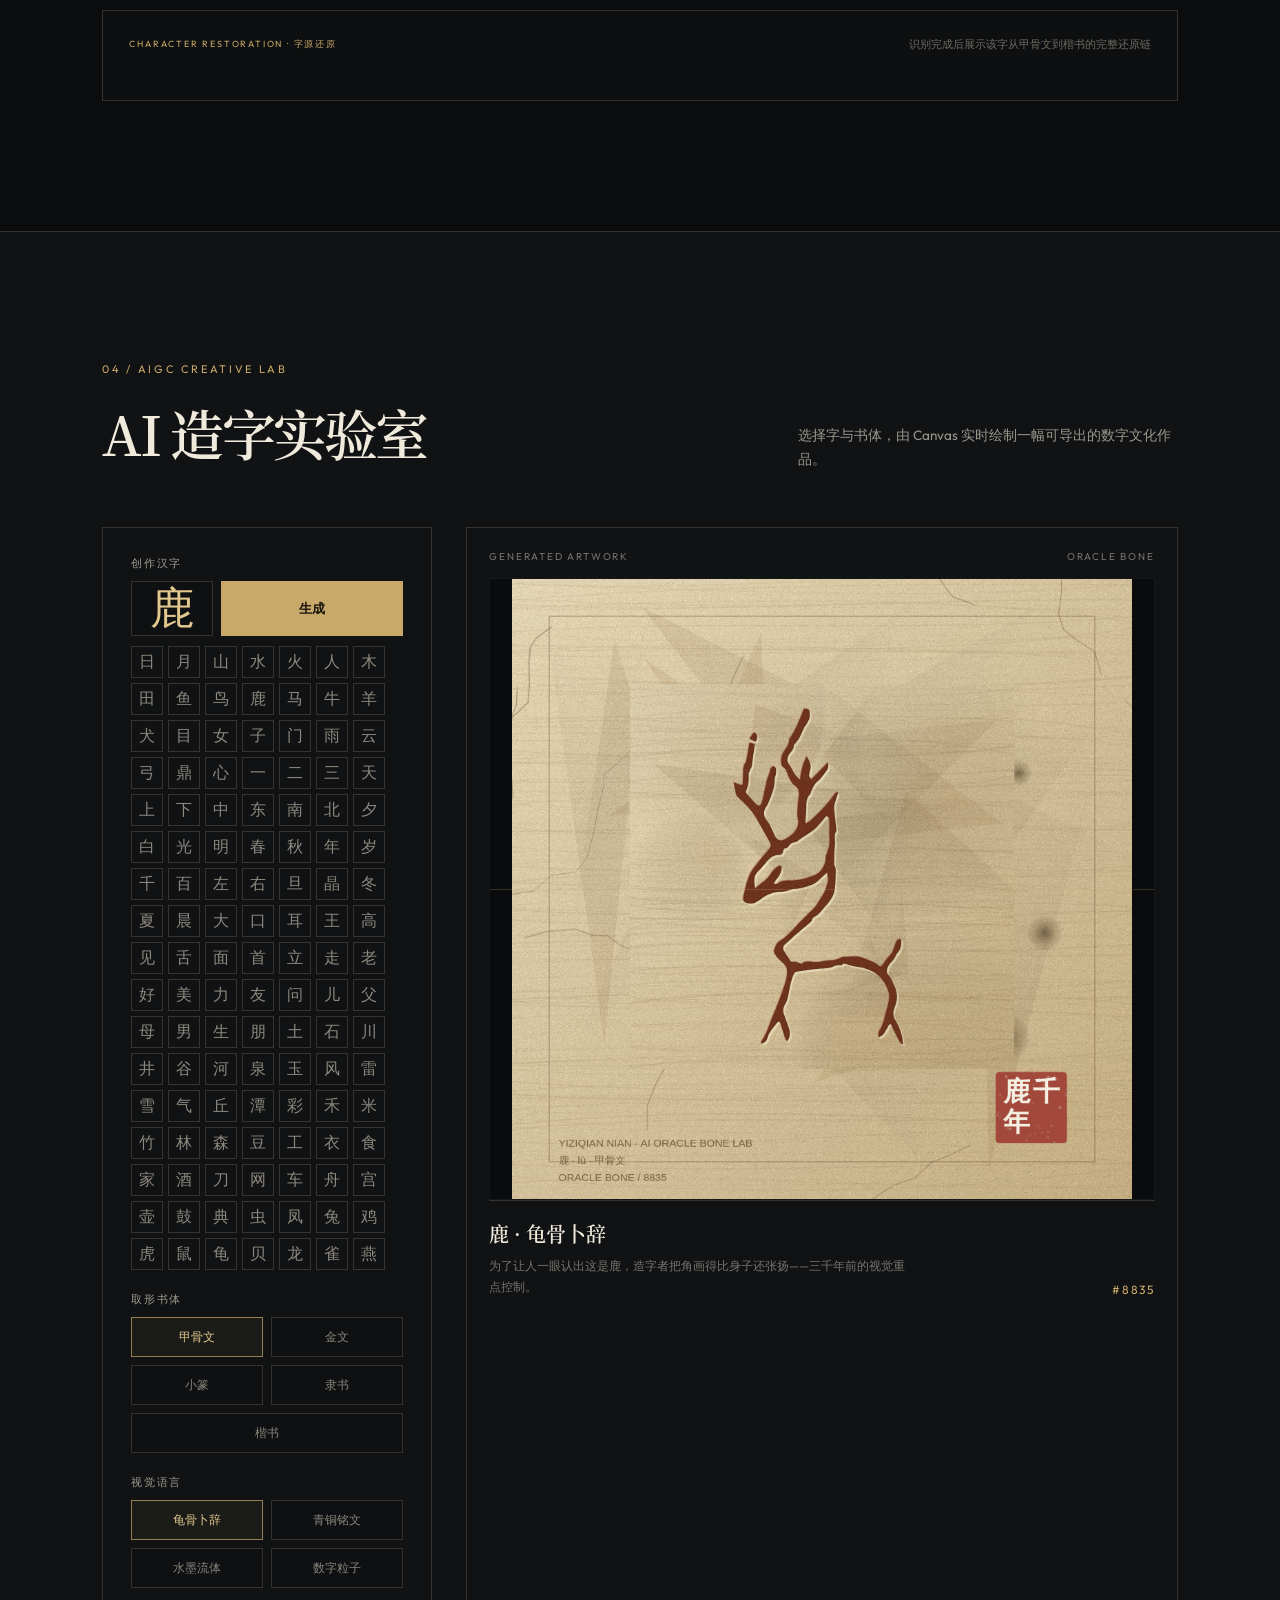
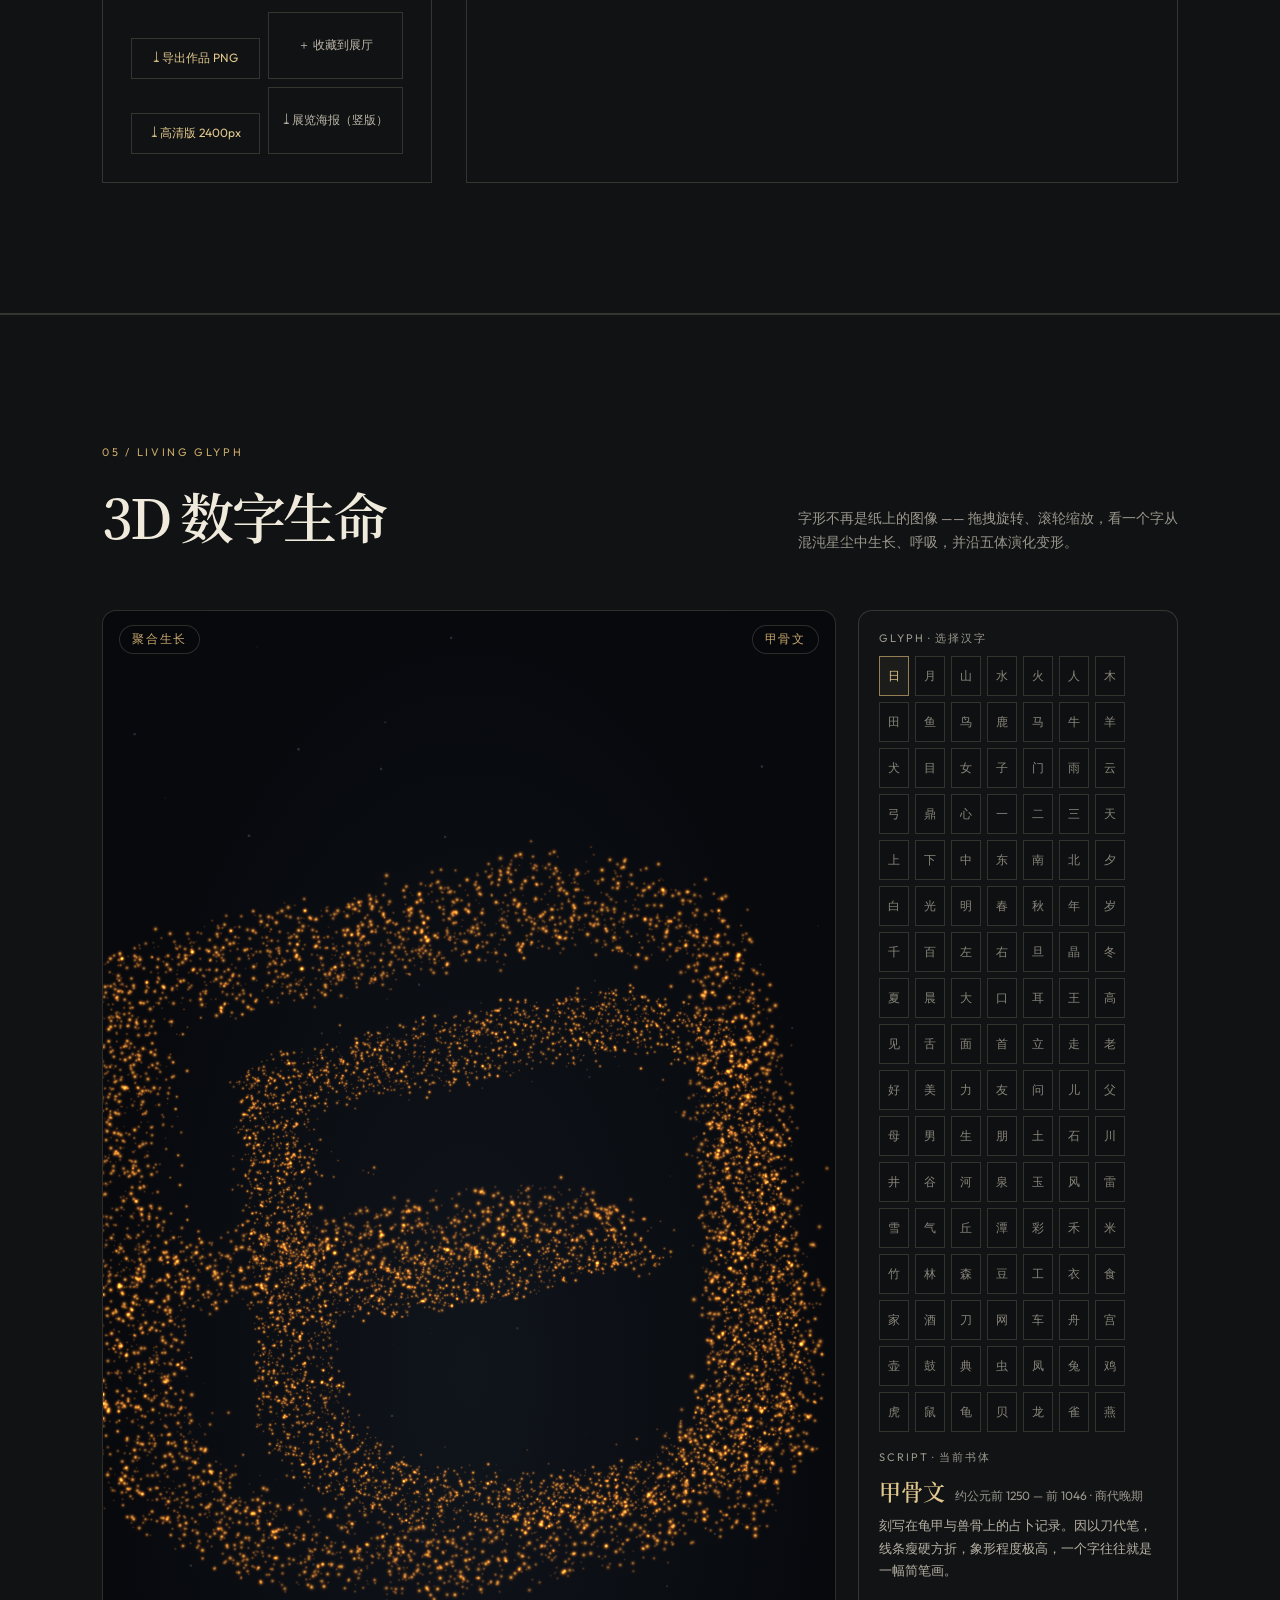
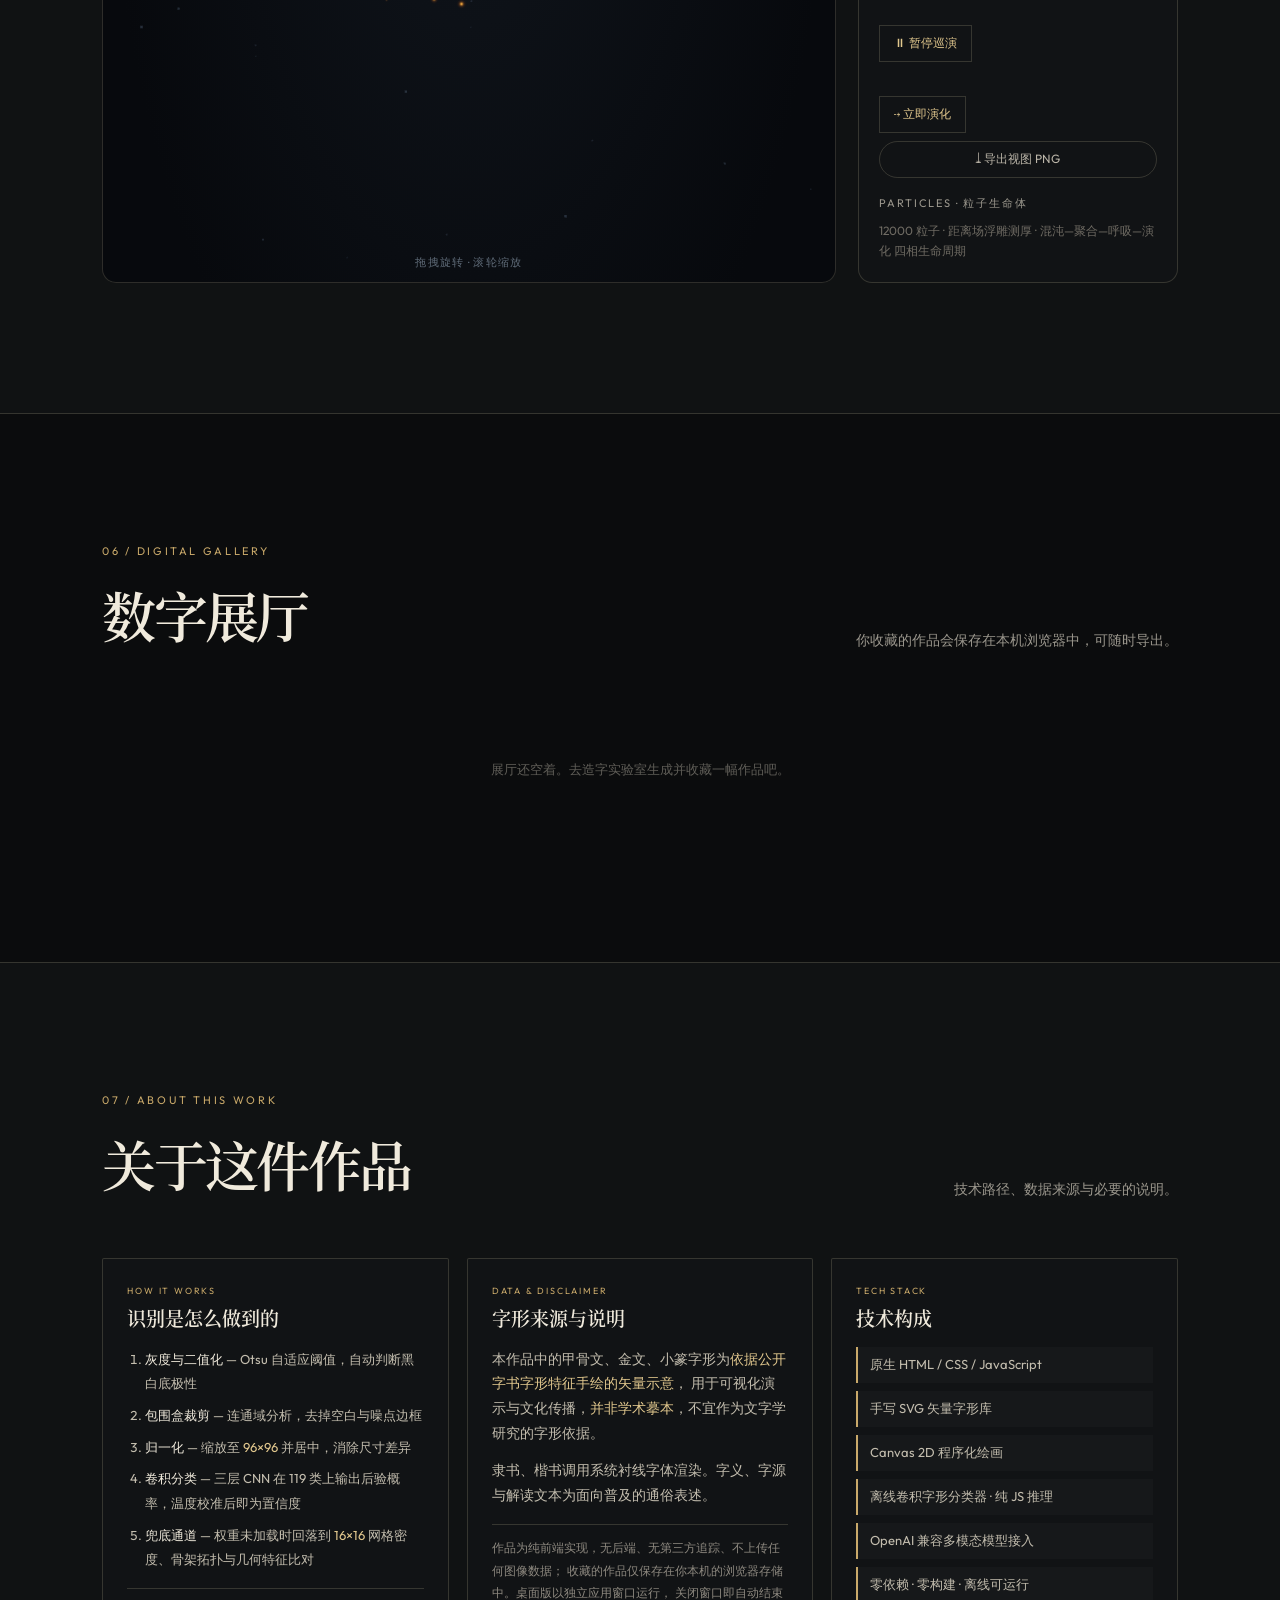
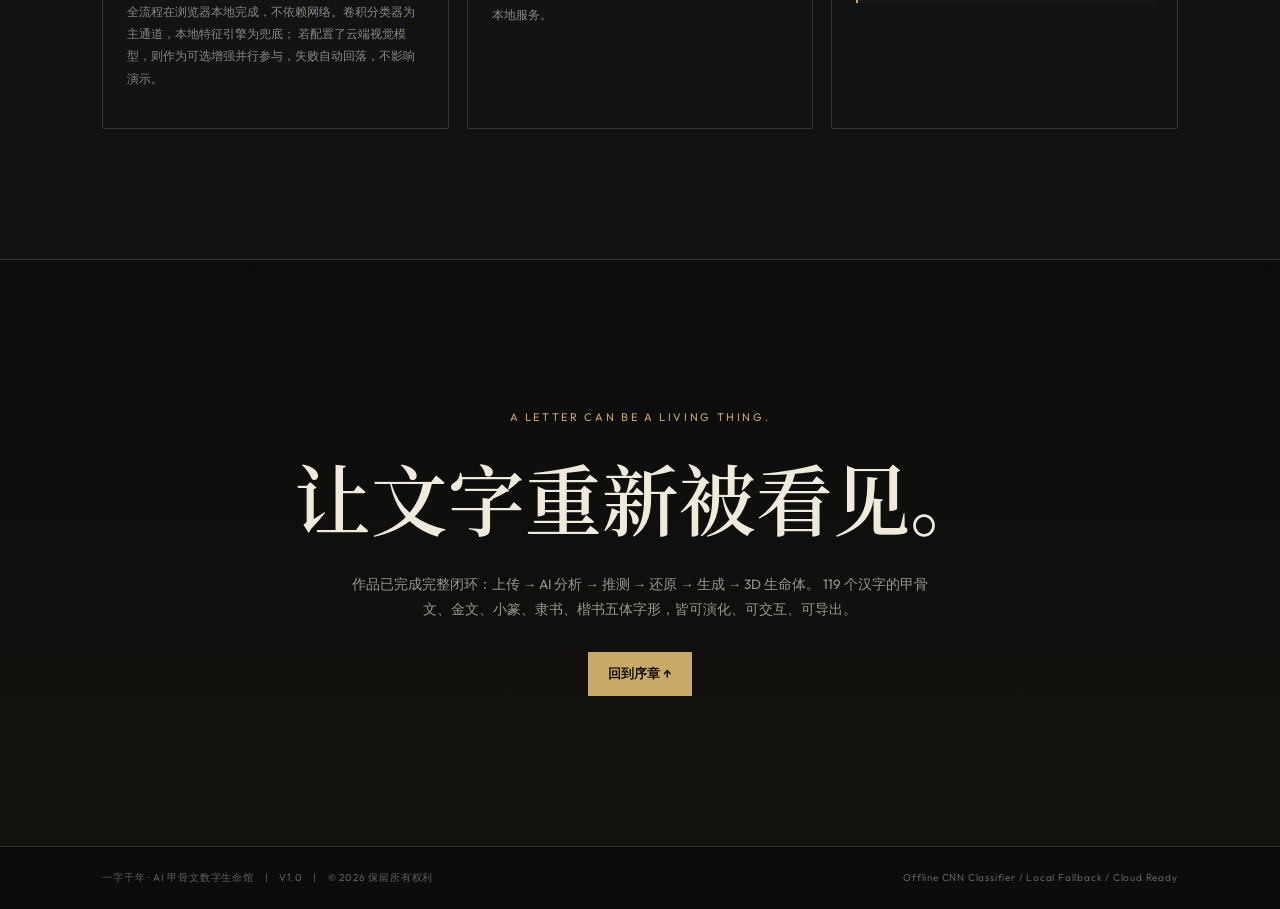
==== commit 23945936: "统一识别徽标口径为 OFFLINE CNN；新增入口同步脚本 - 识别结果徽标：初始值（START.html）、CNN 结果（script.js）、   配置刷新（script.js）三处统一为 OF" ====
--- a/index.html
+++ b/index.html
@@ -9,14 +9,15 @@
   <meta name="theme-color" content="#0d0f11">
   <meta property="og:title" content="一字千年 · AI 甲骨文数字生命馆">
   <meta property="og:description" content="上传一片甲骨，让 AI 找回它失落三千年的名字。">
-  <meta property="og:type" content="website">
-  <!-- 以下为部署态（GitHub Pages）专用的社交预览元数据，仅本文件包含，交付包内的 START.html / 打开作品.html 不受影响 -->
+
+  <!-- PAGES-OG:BEGIN · 部署态（GitHub Pages）专用社交预览元数据；由 tools/sync-pages-entry.ps1 注入，勿手改 -->
   <meta property="og:site_name" content="一字千年 · AI 甲骨文数字生命馆">
   <meta property="og:url" content="https://tntd26.github.io/yiziqiannian/">
   <meta property="og:image" content="https://tntd26.github.io/yiziqiannian/docs/screenshots/social-preview.jpg">
   <meta property="og:image:width" content="1280">
   <meta property="og:image:height" content="640">
   <meta name="twitter:card" content="summary_large_image">
+  <!-- PAGES-OG:END -->
   <!-- 图标：甲骨「日」字 -->
   <link rel="icon" href="assets/img/favicon.ico">
   <link rel="icon" href="assets/img/icon.svg" type="image/svg+xml">
@@ -243,7 +244,7 @@
         <div class="rec-result">
           <div class="proc-head">
             <span class="label">RECOGNITION RESULT</span>
-            <span class="proc-state" id="srcBadge">LOCAL ENGINE</span>
+            <span class="proc-state" id="srcBadge">OFFLINE CNN</span>
           </div>
 
           <div class="result-hero" id="resultHero">
